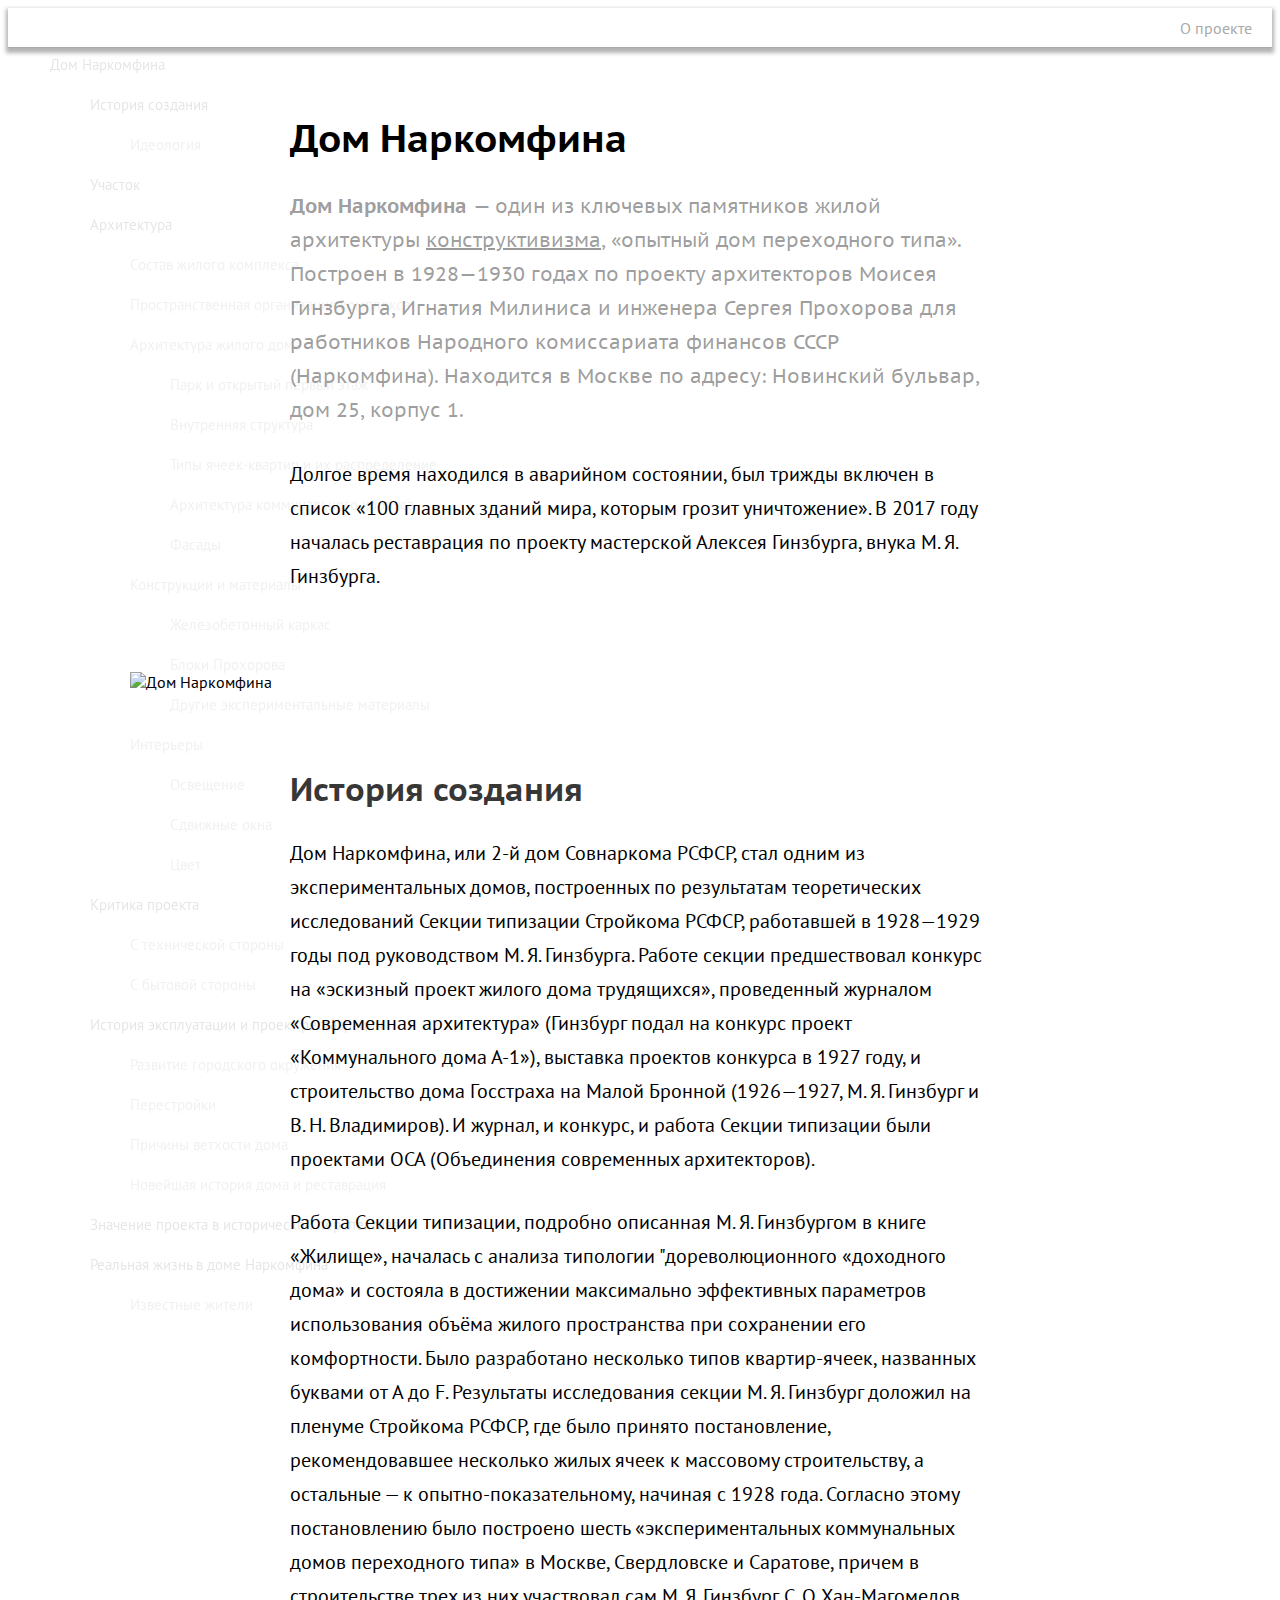
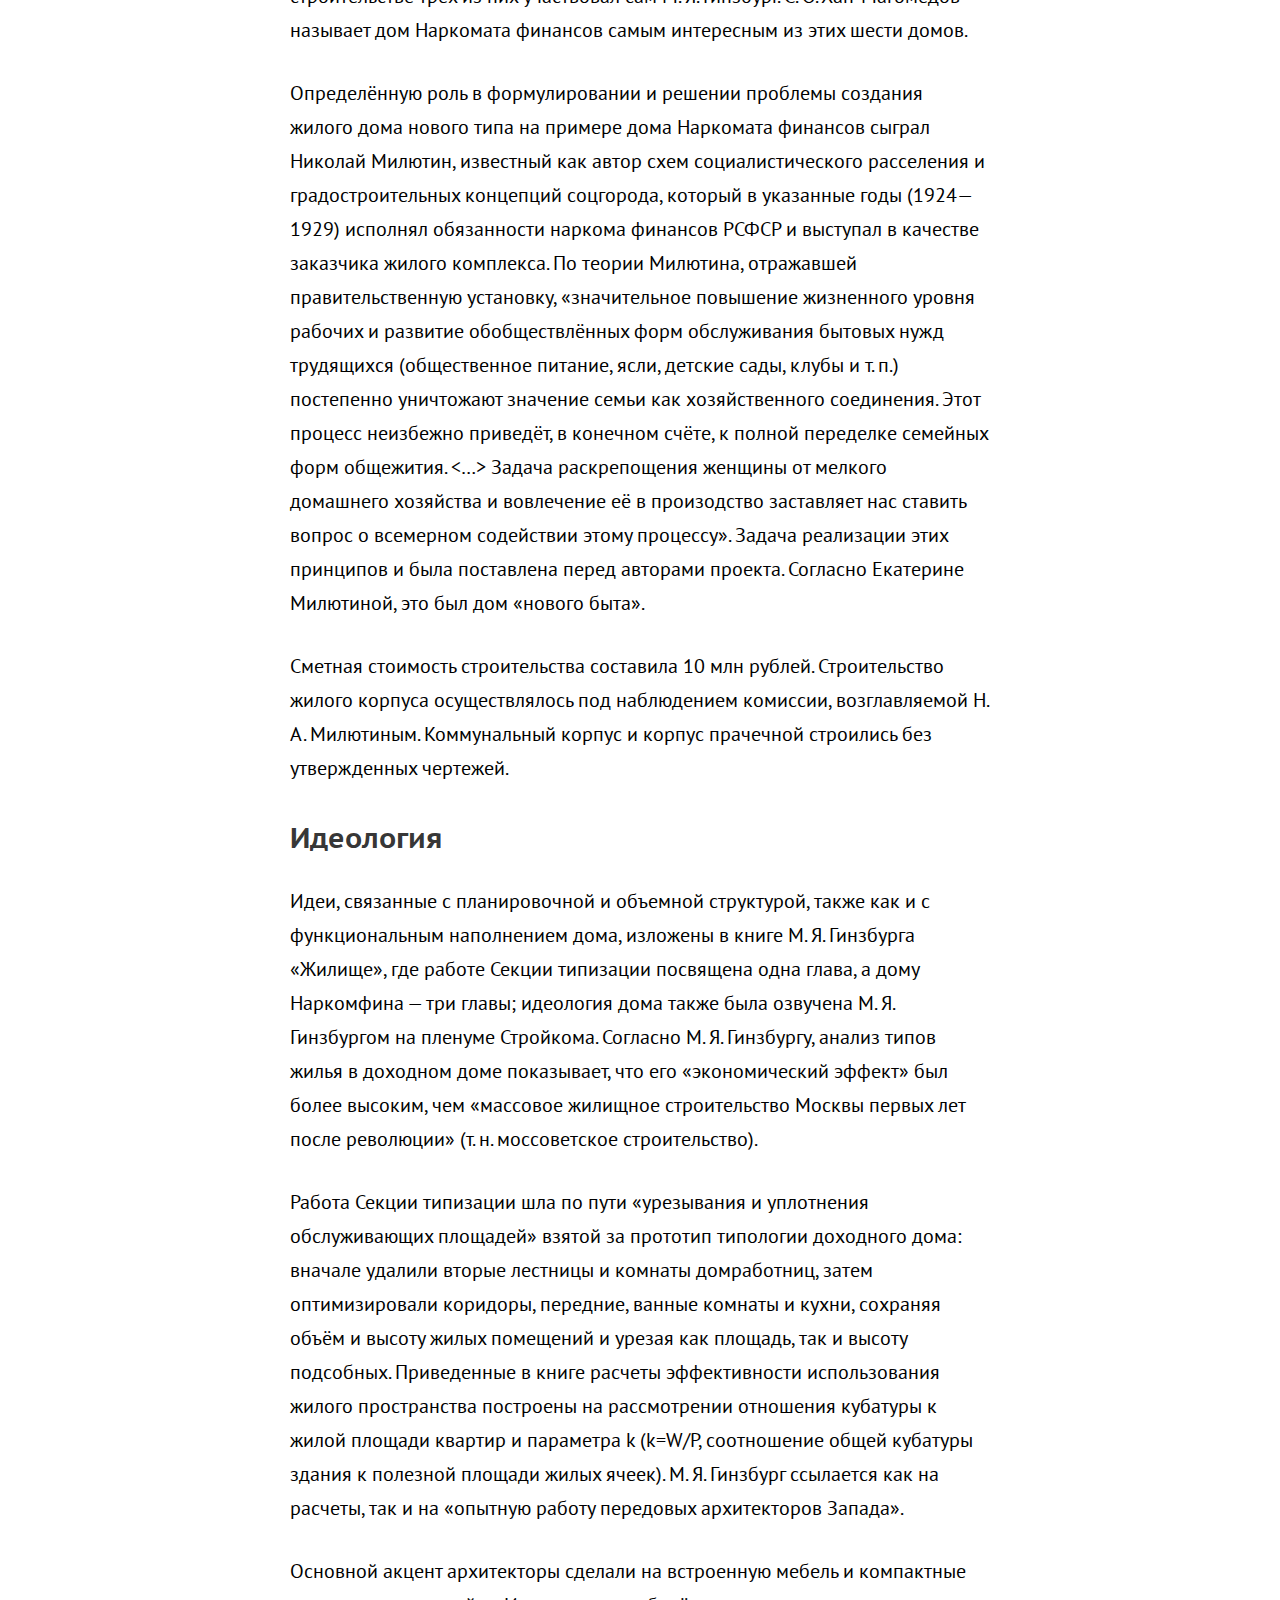
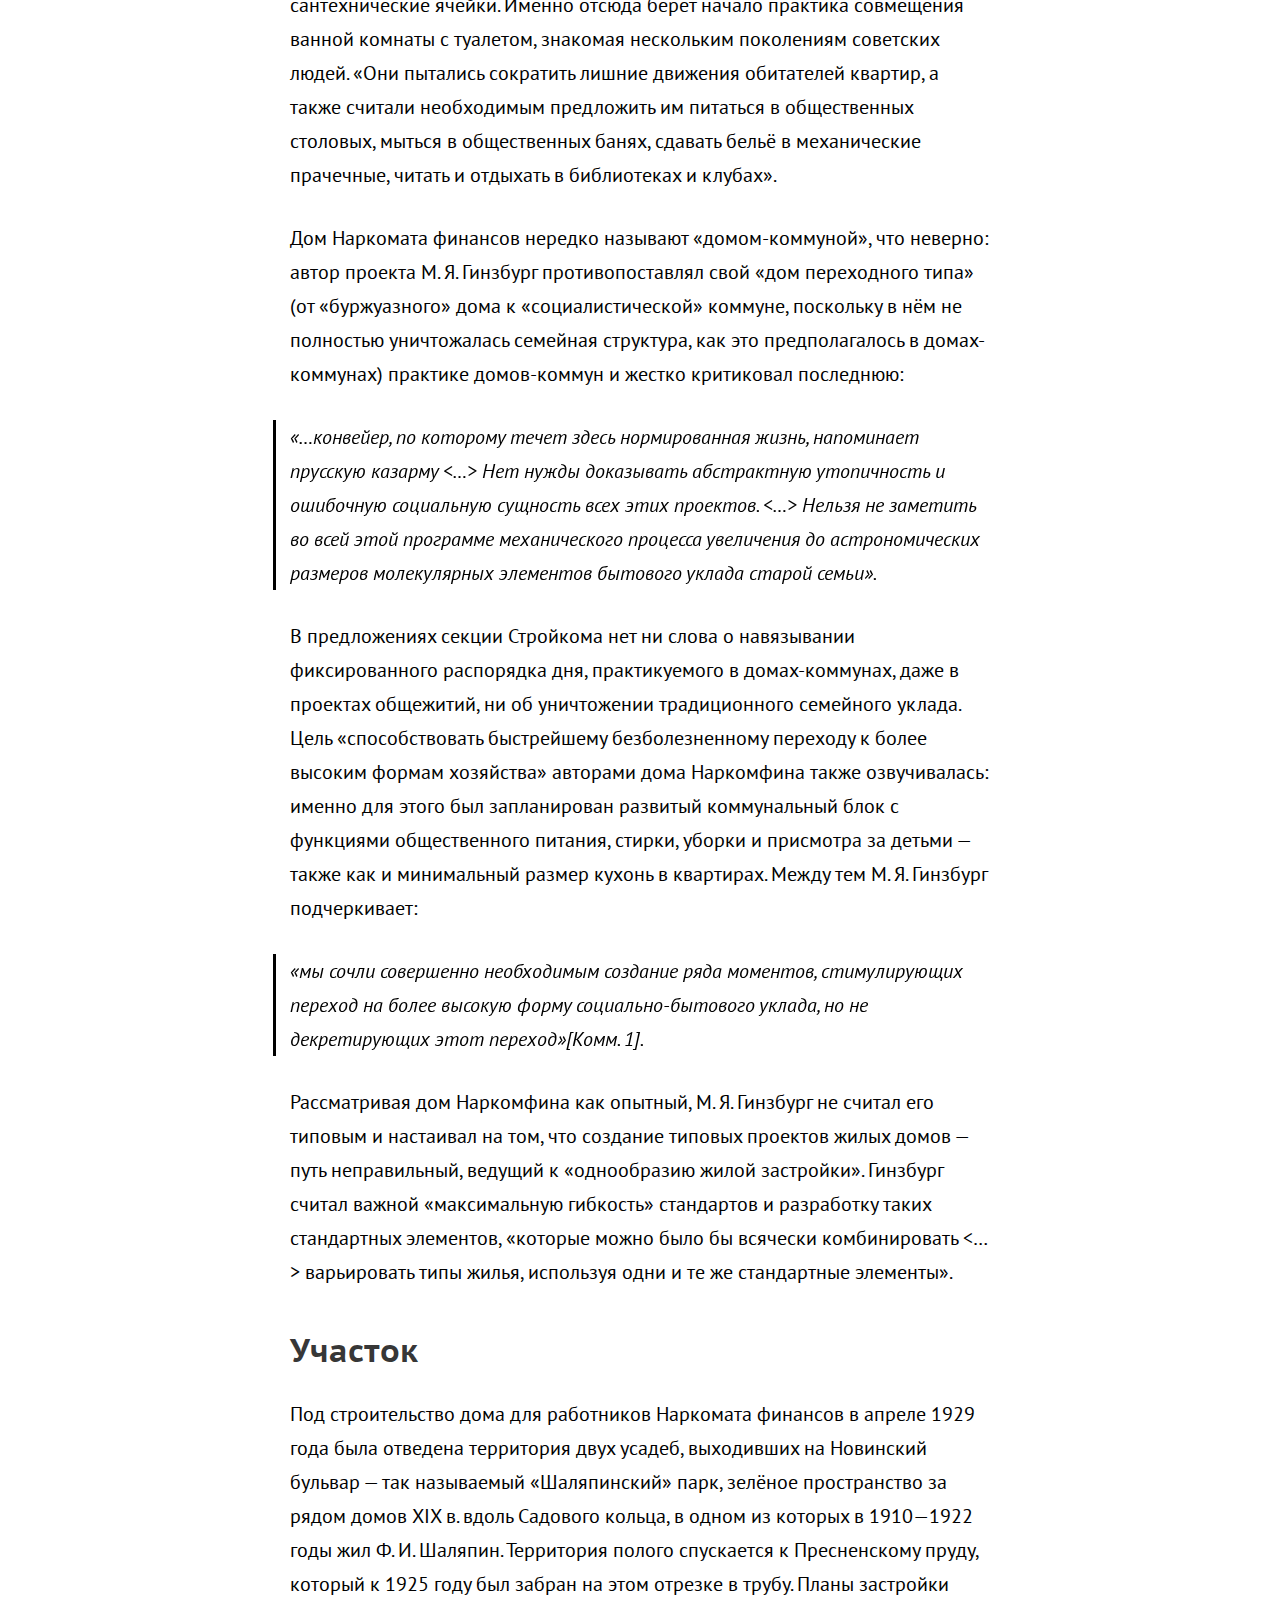
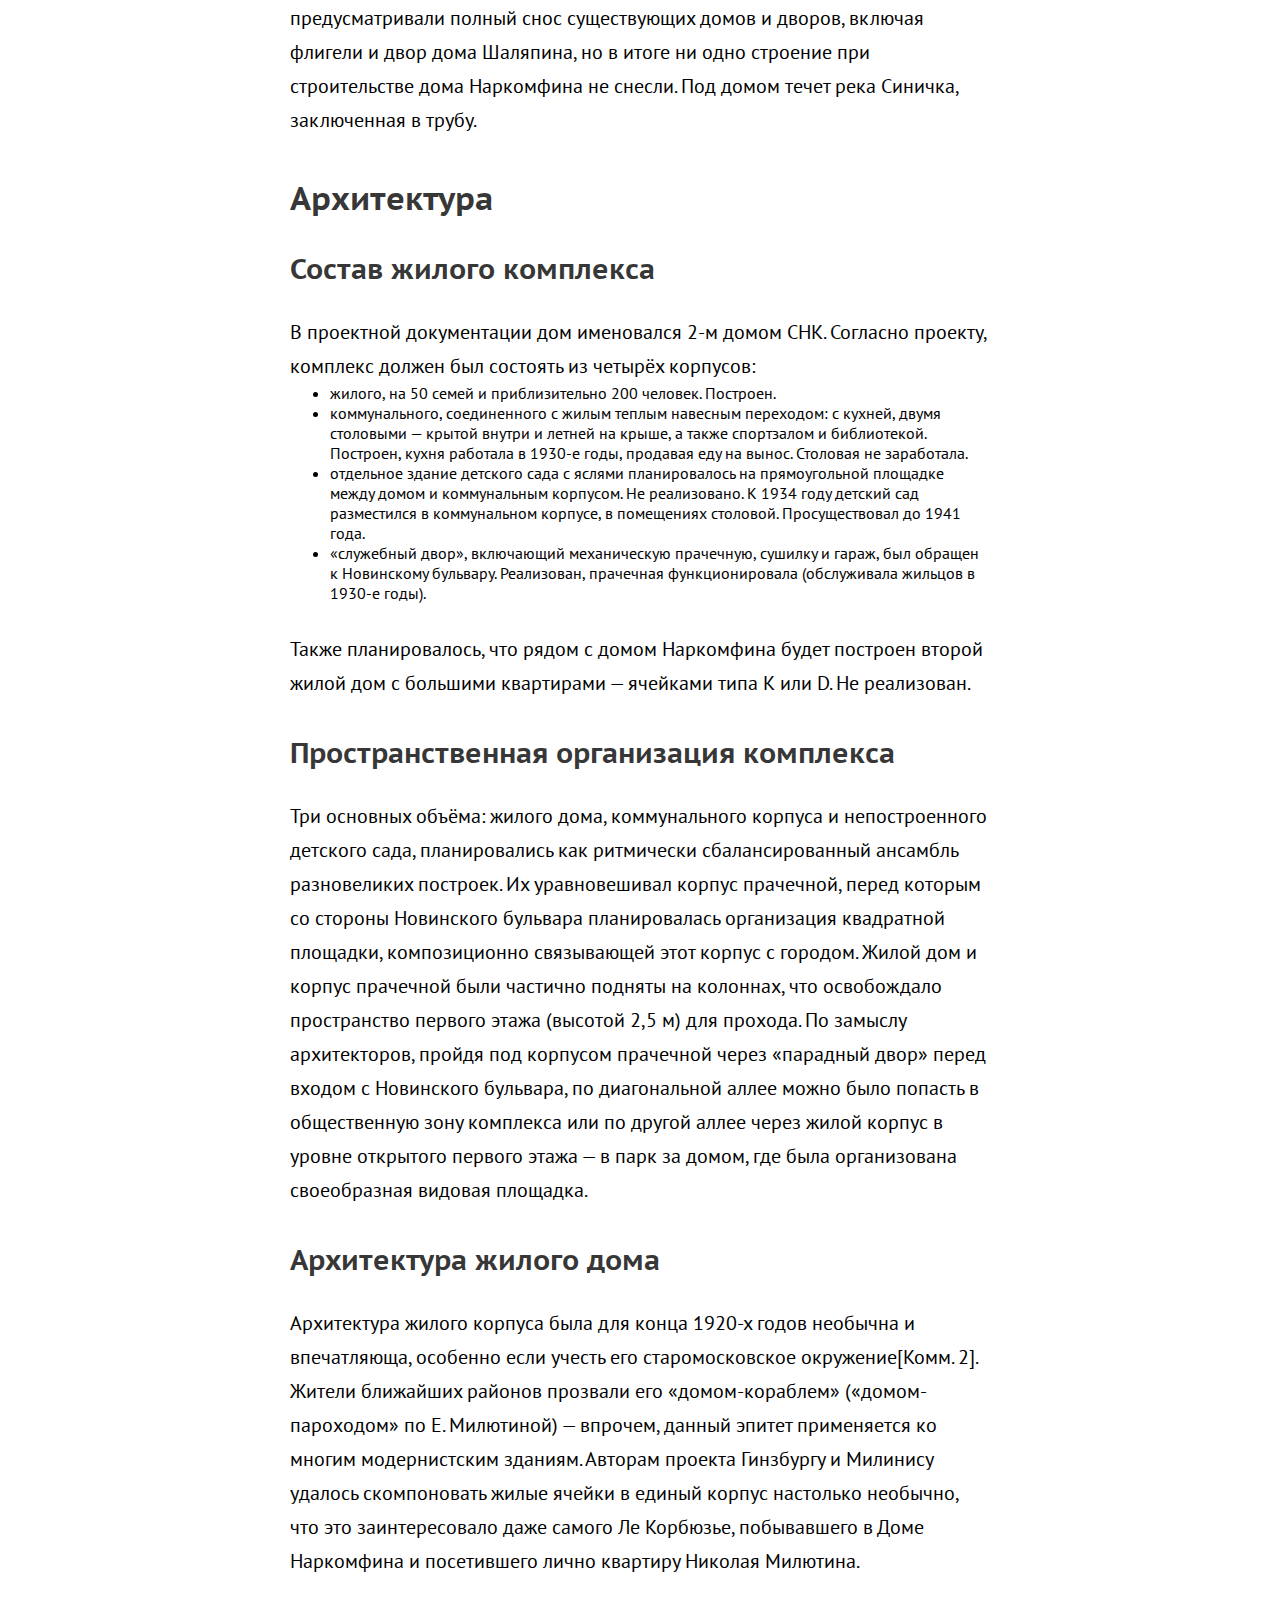
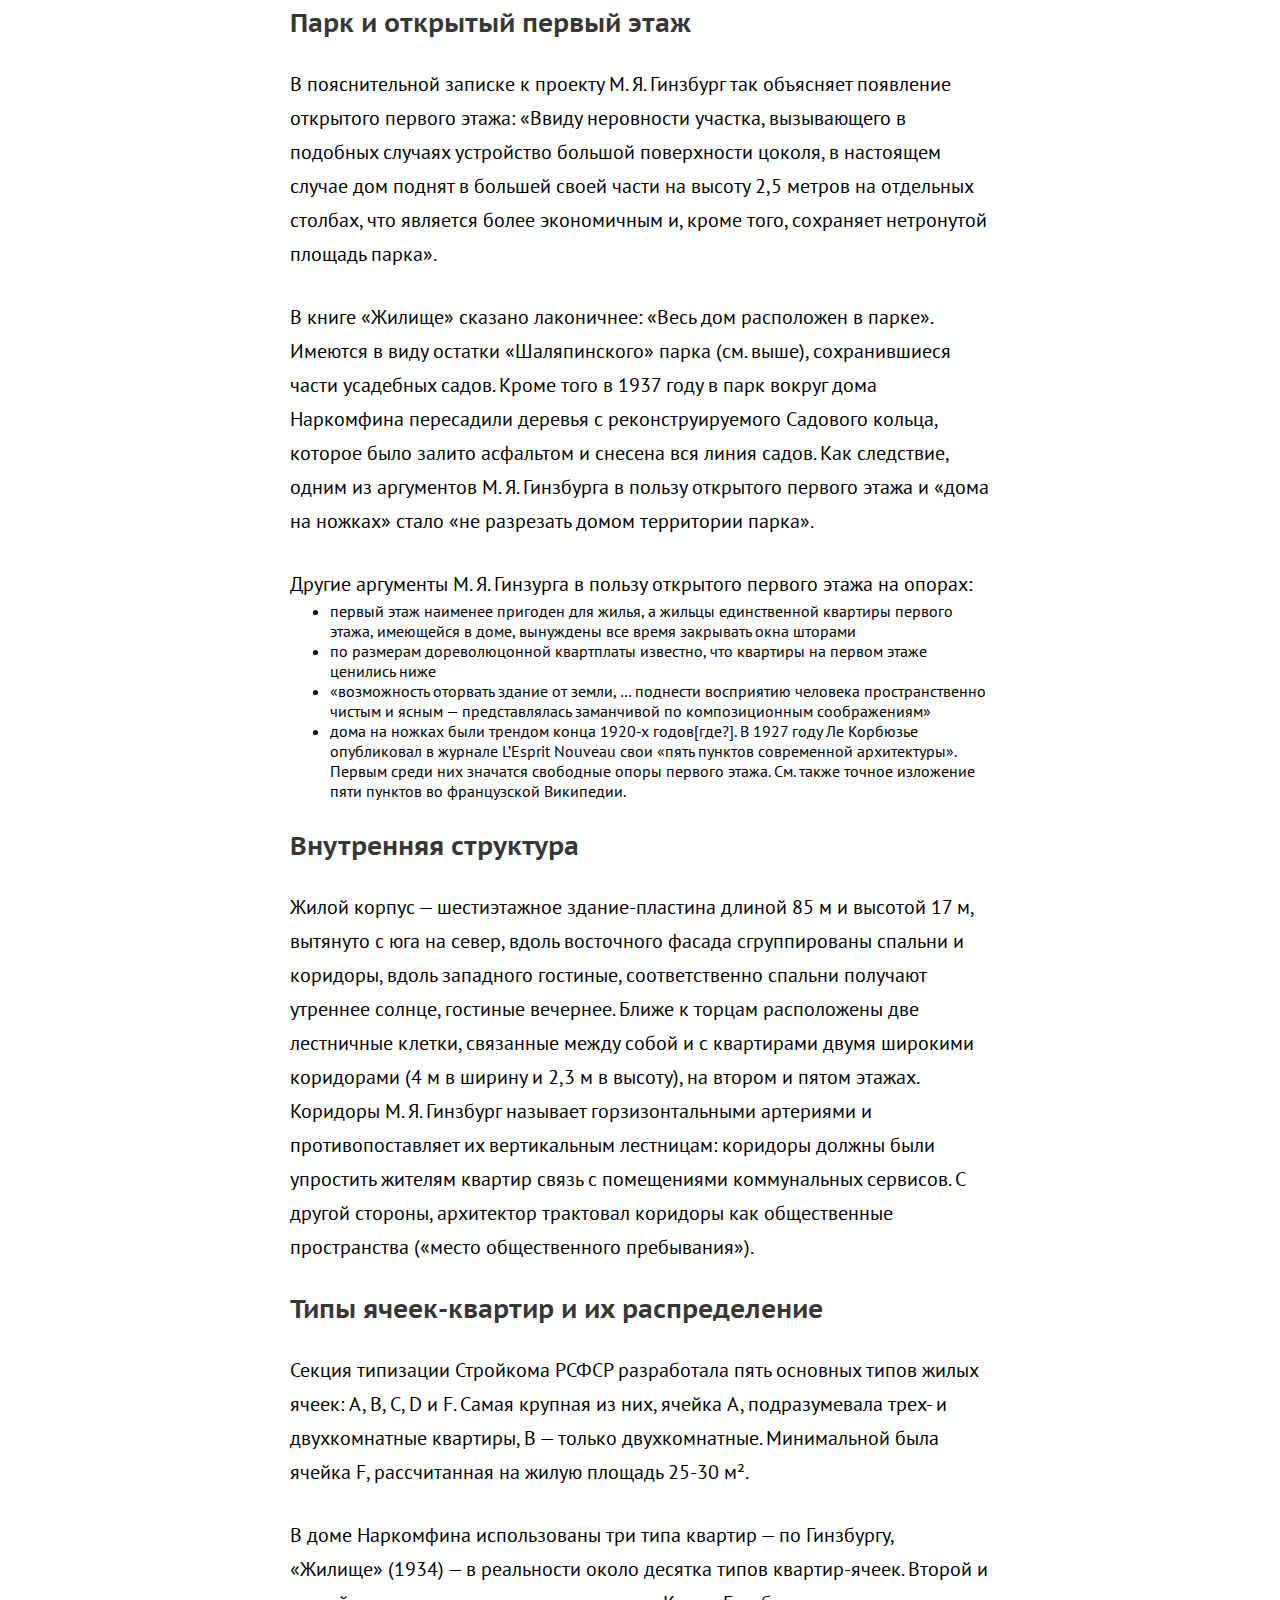
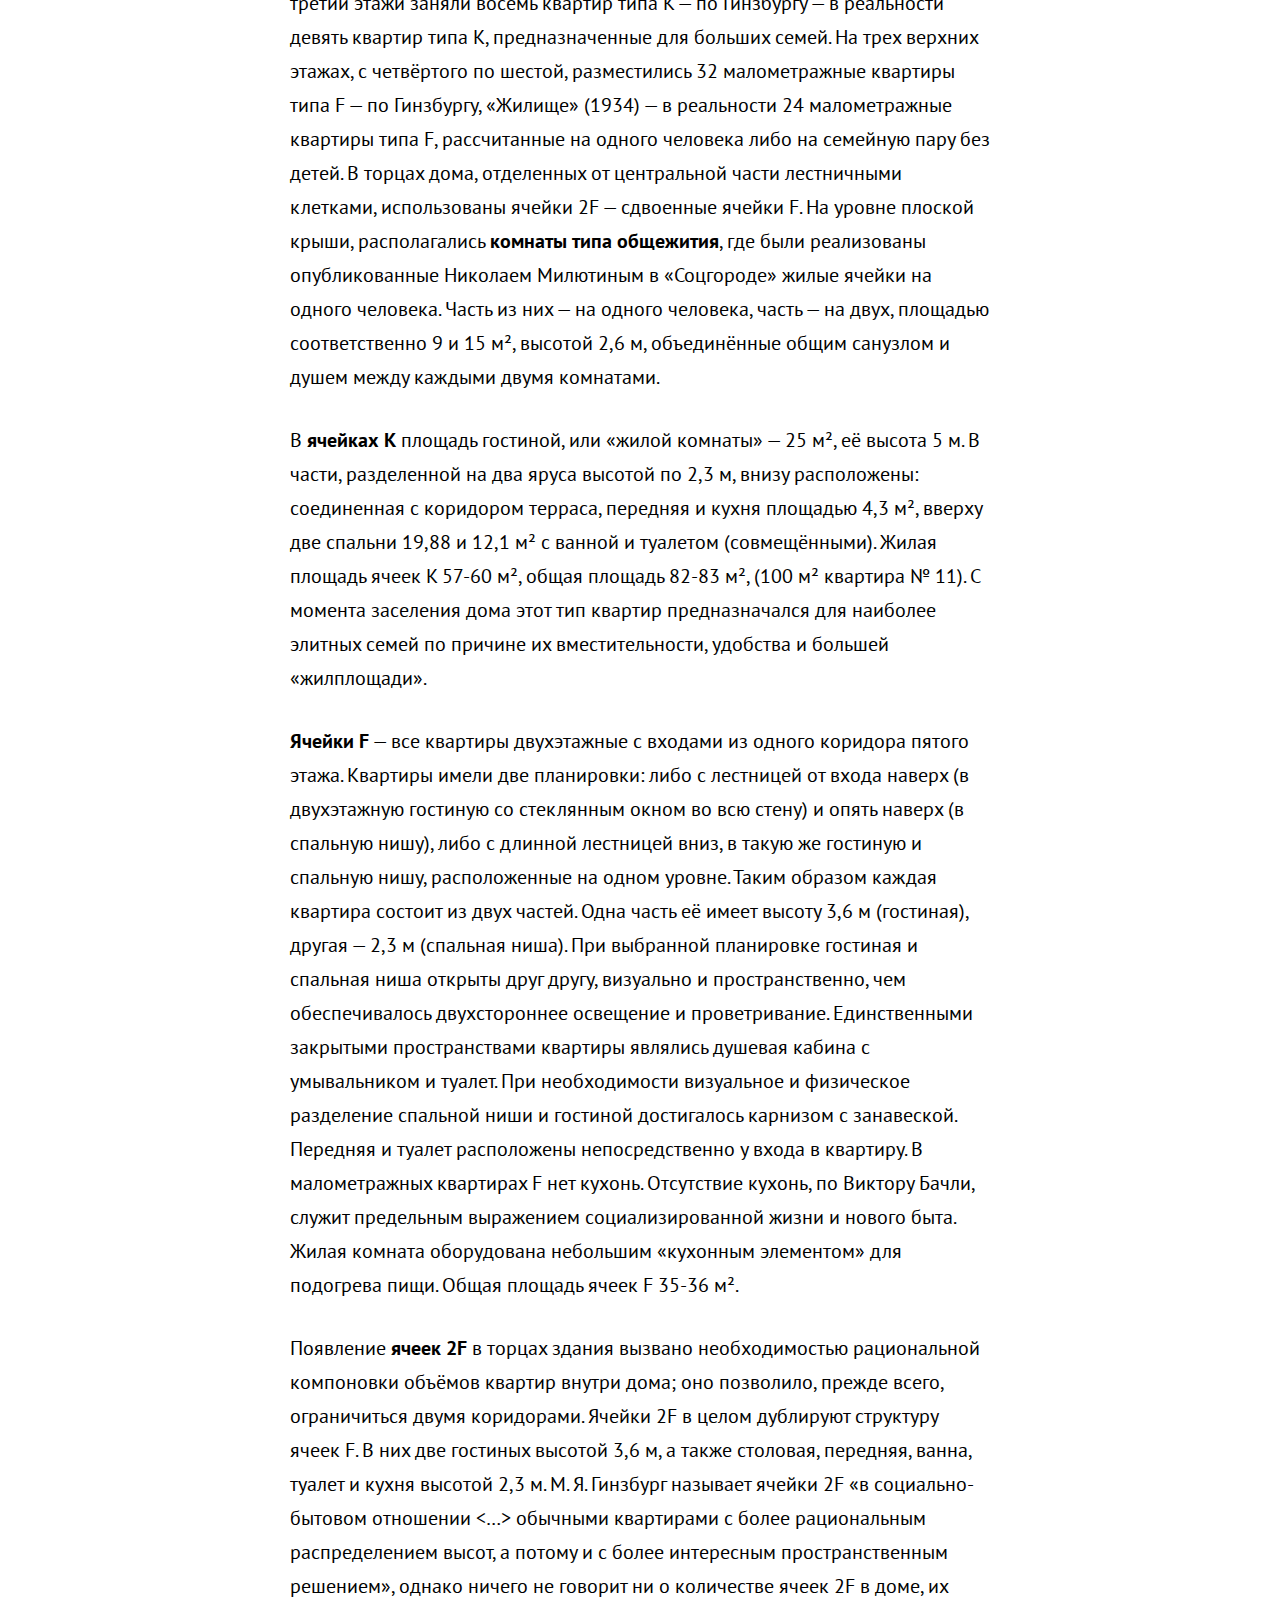
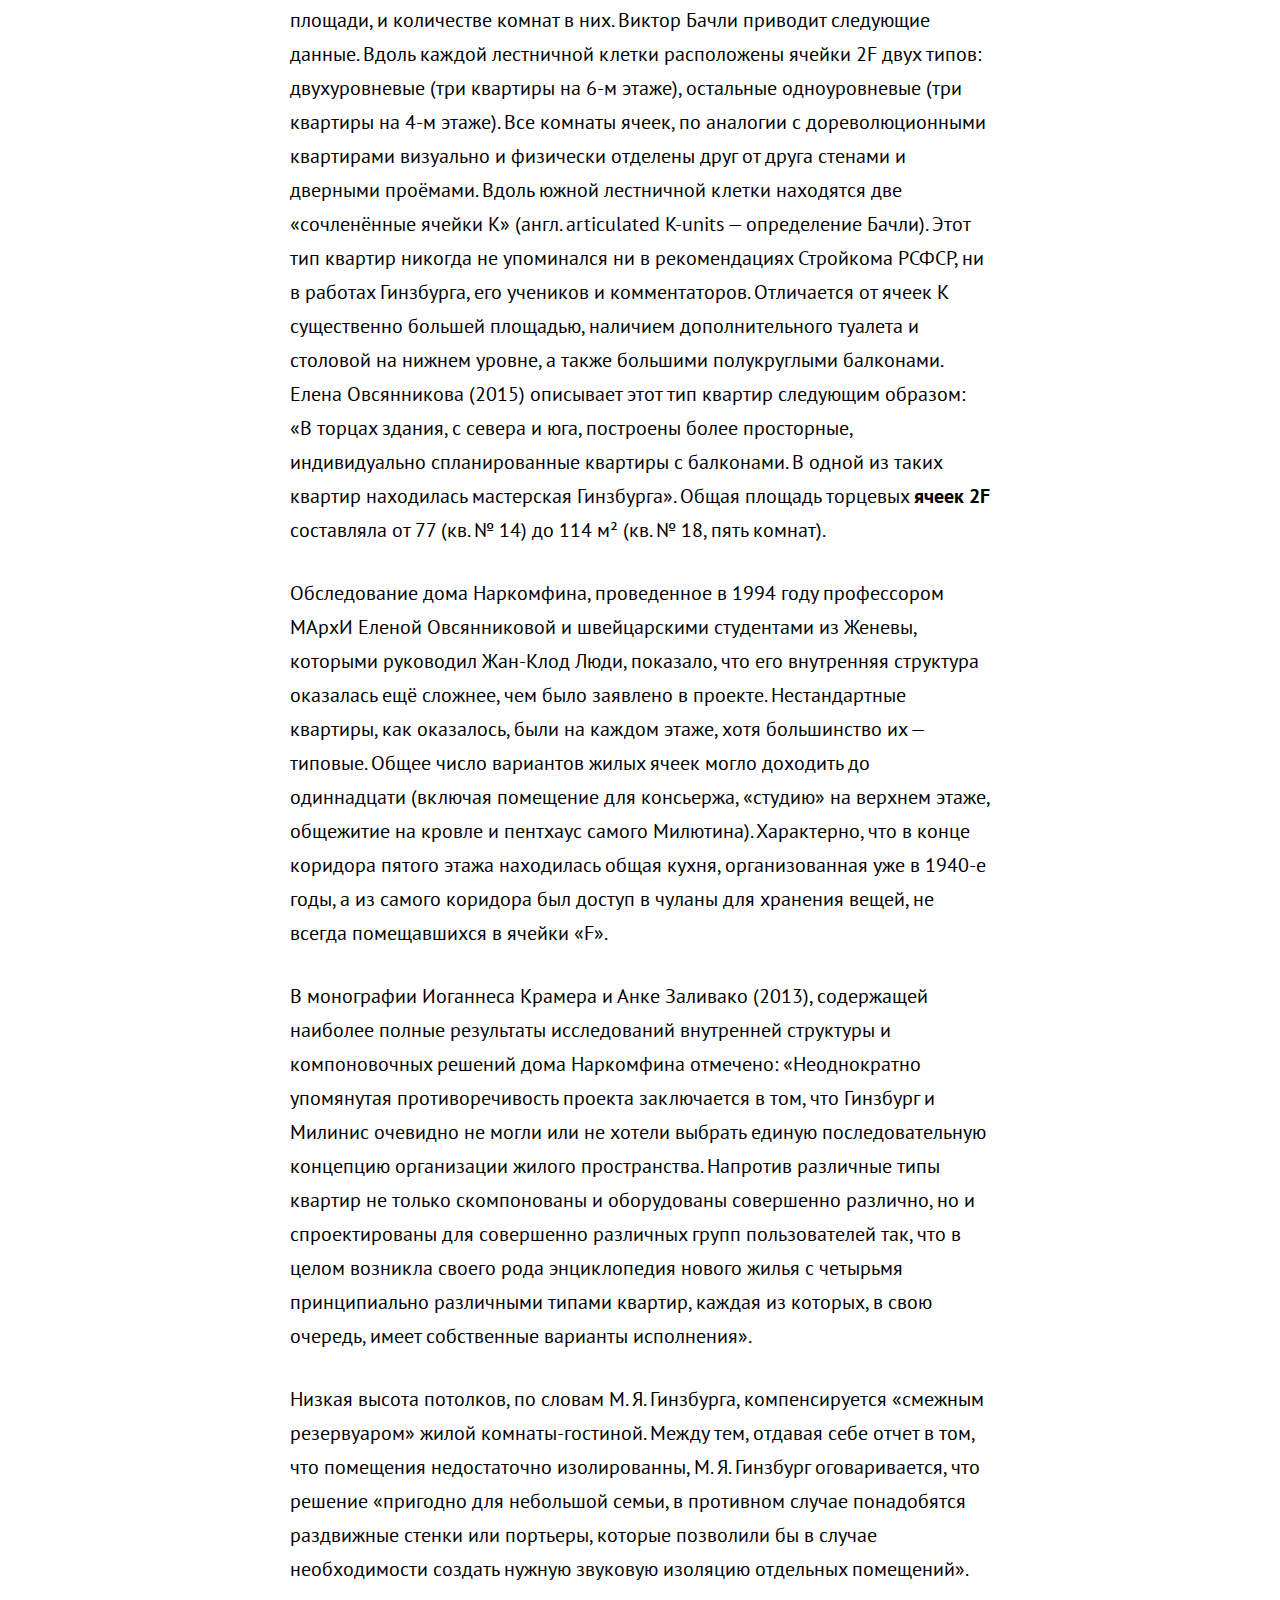
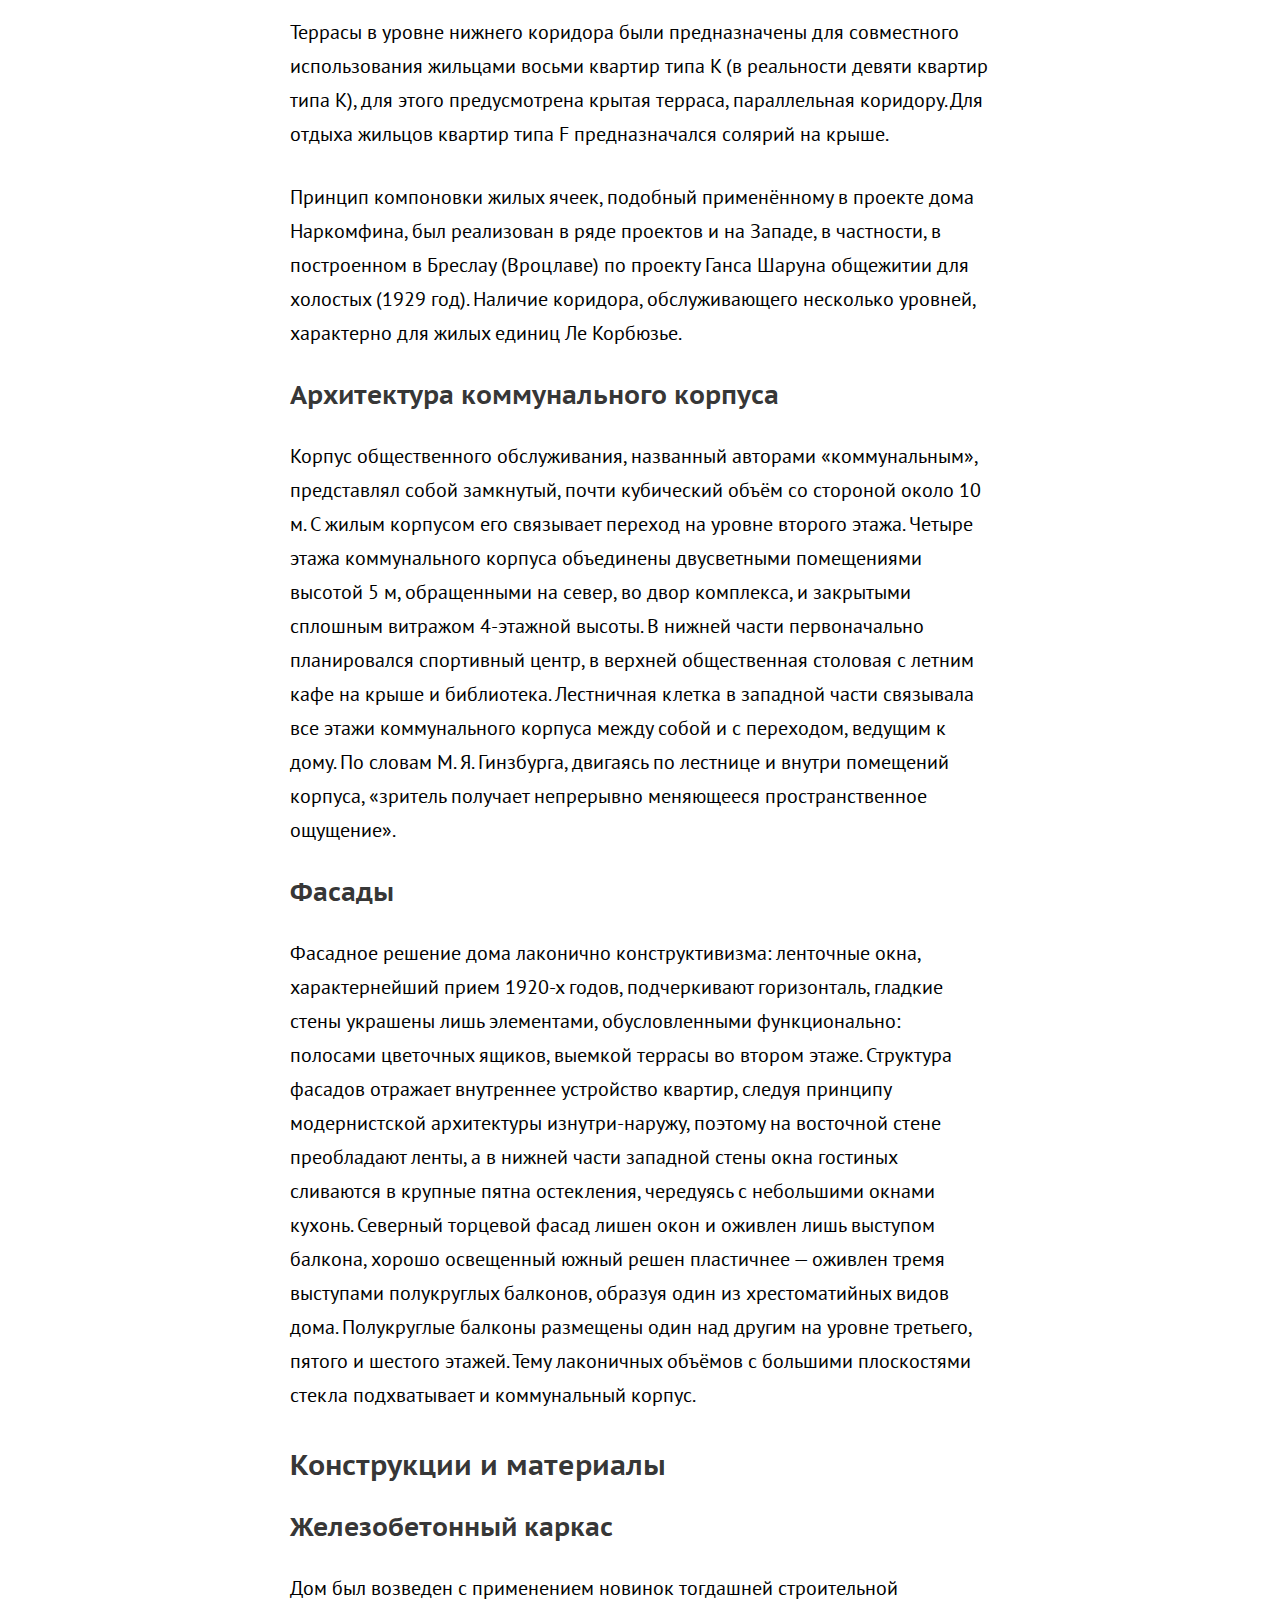
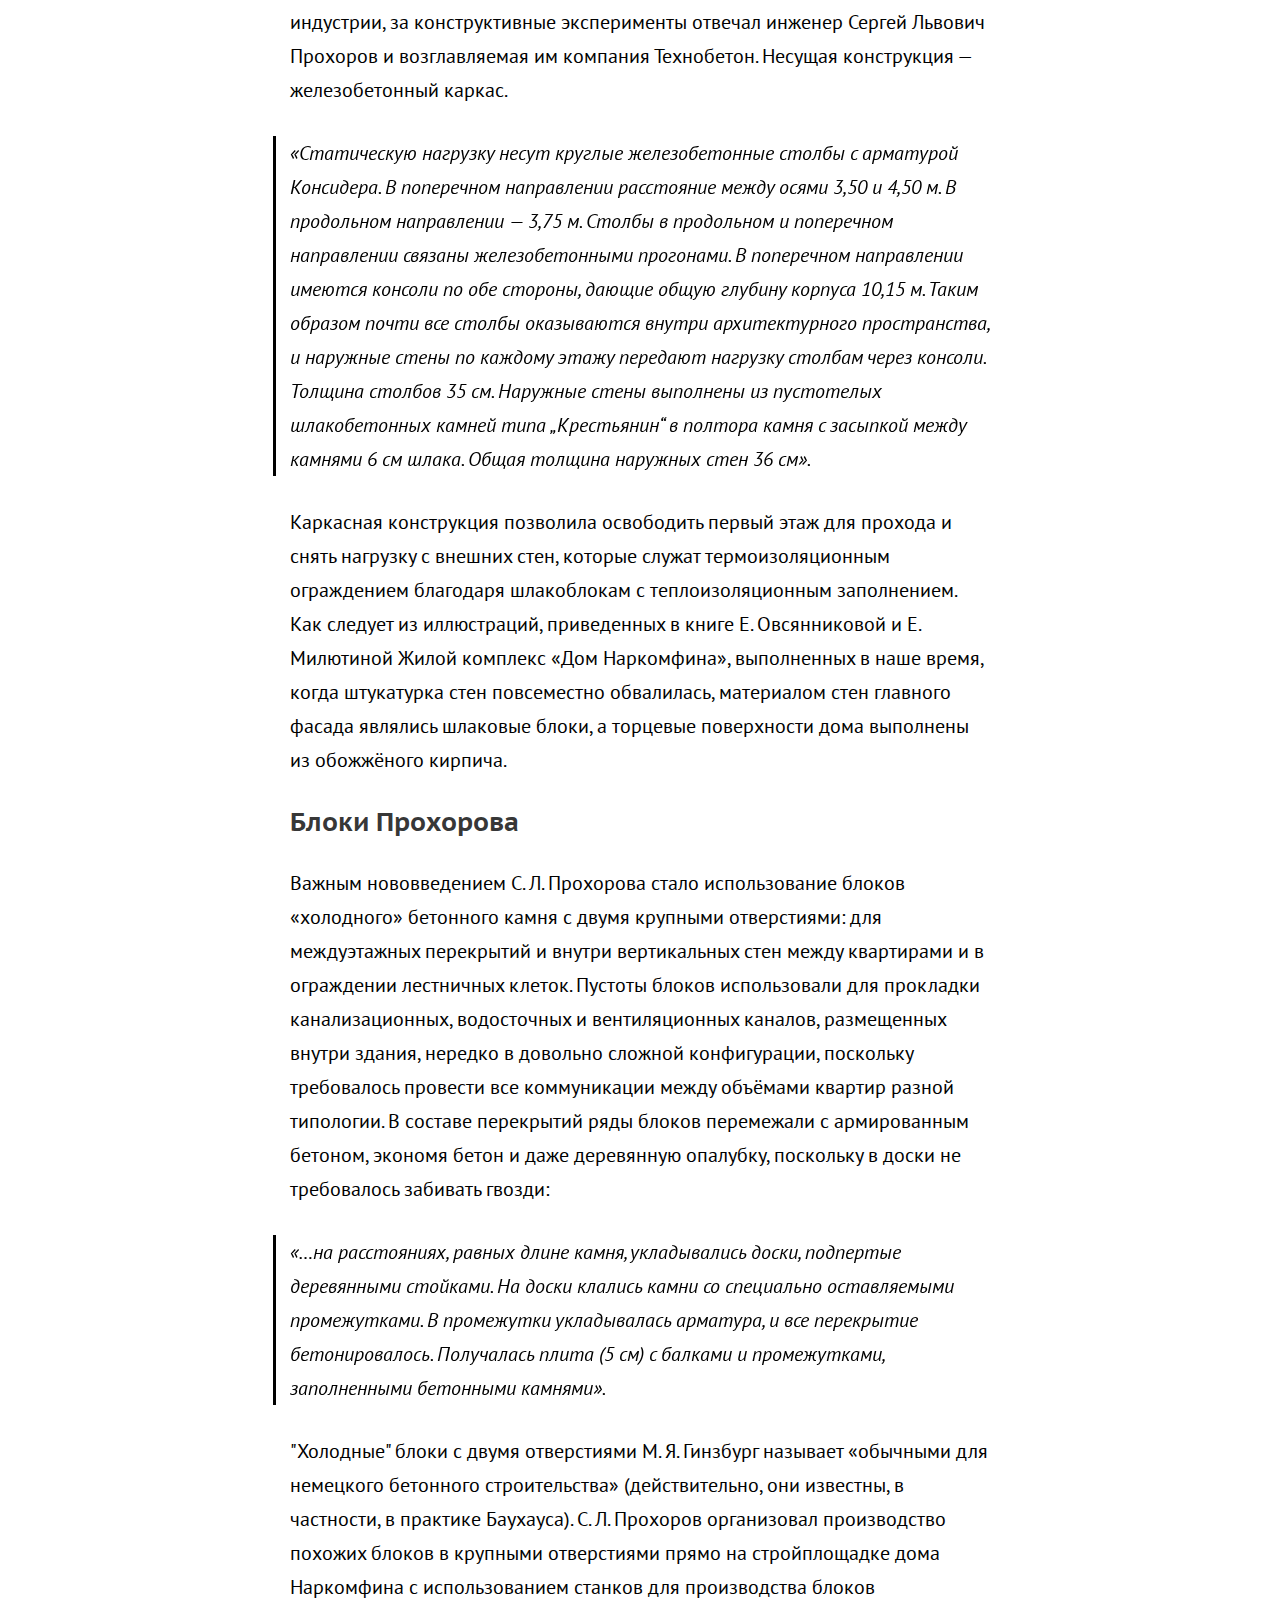
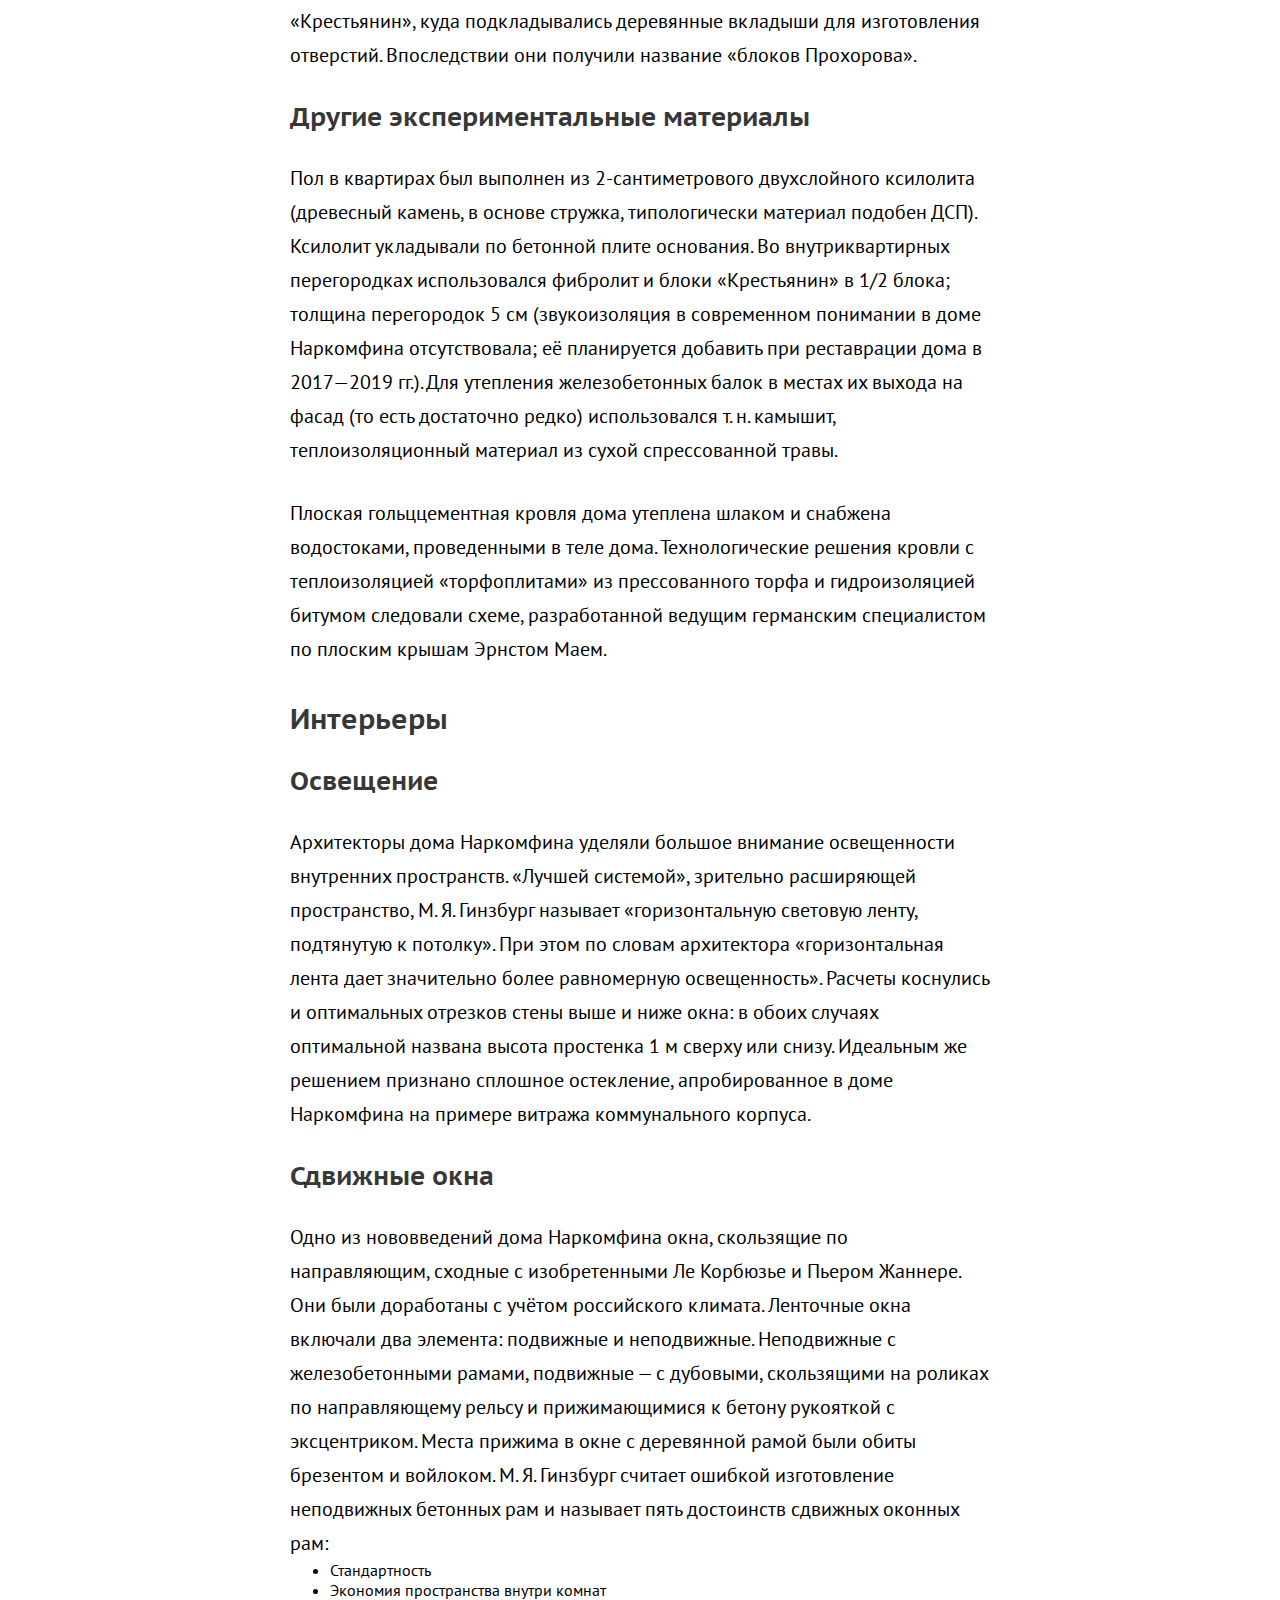
==== index.html @ a967df90 "Update index.html" ====
<!DOCTYPE html>
<html lang="en" dir="ltr">
  <head>
    <meta charset="utf-8">
    <link rel="stylesheet" href="stylesheets/style.css">
    <link href="https://fonts.googleapis.com/css2?family=PT+Sans+Caption:wght@400;700&display=swap" rel="stylesheet">
    <script src="javascripts/jquery-3.5.1.js" charset="utf-8"></script>
    <title>Статья Дом Наркомфина</title>
    <script type="text/javascript">
    $(function() {
	    $('.sidebar a').each(function() {
		    $(this).on('click', function(e) {
			    e.preventDefault();
			    var scrollTo = $(this).attr('href');
			    var whitespace = scrollTo == '#s1' ? 70 : 30;
			    $('html,body').animate({
				    scrollTop: $(scrollTo).offset().top - whitespace
			    }, 1000);
		    });
    	});
    });
    </script>
  </head>

  <body>
    <div class="menubar">
      <a href="#"><img src="images/logo.svg" alt=""></a>
      <a href="#">О проекте</a>
    </div>
    <nav class="sidebar">
      <p><a href="#s1">Дом Наркомфина</a></p>
      <ul>
        <li><a href="#s2">История создания</a></li>
            <ul>
              <li><a href="#s3">Идеология</a></li>
            </ul>
        <li><a href="#s4">Участок</a></li>
        <li><a href="#s5">Архитектура</a></li>
            <ul>
              <li><a href="#s6">Состав жилого комплекса</a></li>
              <li><a href="#s7">Пространственная организация комплекса</a></li>
              <li><a href="#s8">Архитектура жилого дома</a></li>
                  <ul>
                    <li><a href="#s9">Парк и открытый первый этаж</a></li>
                    <li><a href="#s10">Внутренняя структура</a></li>
                    <li><a href="#s11">Типы ячеек-квартир и их распределение</a></li>
                    <li><a href="#s12">Архитектура коммунального корпуса</a></li>
                    <li><a href="#s13">Фасады</a></li>
                  </ul>
              <li><a href="#s14">Конструкции и материалы</a></li>
                  <ul>
                    <li><a href="#s15">Железобетонный каркас</a></li>
                    <li><a href="#s16">Блоки Прохорова</a></li>
                    <li><a href="#s17">Другие экспериментальные материалы</a></li>
                  </ul>
              <li><a href="#s18">Интерьеры</a></li>
                  <ul>
                    <li><a href="#s19">Освещение</a></li>
                    <li><a href="#s20">Сдвижные окна</a></li>
                    <li><a href="#s21">Цвет</a></li>
                  </ul>
            </ul>
        <li><a href="#s22">Критика проекта</a></li>
            <ul>
              <li><a href="#s23">С технической стороны</a></li>
              <li><a href="#s24">С бытовой стороны</a></li>
            </ul>
        <li><a href="#s25">История эксплуатации и проект реставрации</a></li>
            <ul>
              <li><a href="#s26">Развитие городского окружения</a></li>
              <li><a href="#s27">Перестройки</a></li>
              <li><a href="#s28">Причины ветхости дома</a></li>
              <li><a href="#s29">Новейшая история дома и реставрация</a></li>
            </ul>
        <li><a href="#s30">Значение проекта в исторической перспективе</a></li>
        <li><a href="#s31">Реальная жизнь в доме Наркомфина</a></li>
            <ul>
              <li><a href="#s32">Известные жители</a></li>
            </ul>
      </ul>
    </nav>

    <article>
      <h1 id="s1">Дом Наркомфина</h1>
      <!-- <hr> -->

      <p><strong>Дом Наркомфина</strong> — один из ключевых памятников жилой архитектуры <a href="https://ru.wikipedia.org/wiki/%D0%9A%D0%BE%D0%BD%D1%81%D1%82%D1%80%D1%83%D0%BA%D1%82%D0%B8%D0%B2%D0%B8%D0%B7%D0%BC_(%D0%B8%D1%81%D0%BA%D1%83%D1%81%D1%81%D1%82%D0%B2%D0%BE)">конструктивизма</a>, «опытный дом переходного типа». Построен в 1928—1930 годах по проекту архитекторов Моисея Гинзбурга, Игнатия Милиниса и инженера Сергея Прохорова для работников Народного комиссариата финансов СССР (Наркомфина). Находится в Москве по адресу: Новинский бульвар, дом 25, корпус 1.</p>
      <p>Долгое время находился в аварийном состоянии, был трижды включен в список «100 главных зданий мира, которым грозит уничтожение». В 2017 году началась реставрация по проекту мастерской Алексея Гинзбурга, внука М. Я. Гинзбурга.</p>

      <img src="https://upload.wikimedia.org/wikipedia/commons/thumb/0/05/Dom_Narkomfin_under_renovation.jpg/450px-Dom_Narkomfin_under_renovation.jpg" alt="Дом Наркомфина">

      <!-- <p><strong>Содегжание</strong></p>
      <ol>
        <li>История создания</li>
            <ul style="list-style-type:none;">
              <li>1.1 Идеология</li>
            </ul>
        <li>Участок</li>
        <li>Архитектура</li>
            <ul style="list-style-type:none;">
              <li>3.1 Состав жилого комплекса</li>
              <li>3.2 Пространственная организация комплекса</li>
              <li>3.3 Архитектура жилого дома</li>
                  <ul style="list-style-type:none;">
                    <li>3.3.1 Парк и открытый первый этаж</li>
                    <li>3.3.2 Внутренняя структура</li>
                    <li>3.3.3 Типы ячеек-квартир и их распределение</li>
                    <li>3.3.4 Архитектура коммунального корпуса</li>
                    <li>3.3.5 Фасады</li>
                  </ul>
              <li>3.4 Конструкции и материалы</li>
                  <ul style="list-style-type:none;">
                    <li>3.4.1 Железобетонный каркас</li>
                    <li>3.4.2 Блоки Прохорова</li>
                    <li>3.4.3 Другие экспериментальные материалы</li>
                  </ul>
              <li>3.5 Интерьеры</li>
                  <ul style="list-style-type:none;">
                    <li>3.5.1 Освещение</li>
                    <li>3.5.2 Сдвижные окна</li>
                    <li>3.5.3 Цвет</li>
                  </ul>
            </ul>
        <li>Критика проекта</li>
            <ul style="list-style-type:none;">
              <li>4.1 С технической стороны</li>
              <li>4.2 С бытовой стороны</li>
            </ul>
        <li>История эксплуатации и проект реставрации</li>
            <ul style="list-style-type:none;">
              <li>5.1 Развитие городского окружения</li>
              <li>5.2 Перестройки</li>
              <li>5.3 Причины ветхости дома</li>
              <li>5.4 Новейшая история дома и реставрация</li>
            </ul>
        <li>Значение проекта в исторической перспективе</li>
        <li>Реальная жизнь в доме Наркомфина</li>
            <ul style="list-style-type:none;">
              <li>7.1 Известные жители</li>
            </ul>
        <li>См. также</li>
        <li>Примечания</li>
            <ul style="list-style-type:none;">
              <li>9.1 Сноски</li>
              <li>9.2 Источники</li>
            </ul>
        <li>Литература</li>
        <li>Ссылки</li>
      </ol> -->

          <h2 id="s2">История создания</h2>
          <!-- <hr> -->
              <p>Дом Наркомфина, или 2-й дом Совнаркома РСФСР, стал одним из экспериментальных домов, построенных по результатам теоретических исследований Секции типизации Стройкома РСФСР, работавшей в 1928—1929 годы под руководством М. Я. Гинзбурга. Работе секции предшествовал конкурс на «эскизный проект жилого дома трудящихся», проведенный журналом «Современная архитектура» (Гинзбург подал на конкурс проект «Коммунального дома А-1»), выставка проектов конкурса в 1927 году, и строительство дома Госстраха на Малой Бронной (1926—1927, М. Я. Гинзбург и В. Н. Владимиров). И журнал, и конкурс, и работа Секции типизации были проектами ОСА (Объединения современных архитекторов).</p>
              <p>Работа Секции типизации, подробно описанная М. Я. Гинзбургом в книге «Жилище», началась с анализа типологии "дореволюционного «доходного дома» и состояла в достижении максимально эффективных параметров использования объёма жилого пространства при сохранении его комфортности. Было разработано несколько типов квартир-ячеек, названных буквами от A до F. Результаты исследования секции М. Я. Гинзбург доложил на пленуме Стройкома РСФСР, где было принято постановление, рекомендовавшее несколько жилых ячеек к массовому строительству, а остальные — к опытно-показательному, начиная с 1928 года. Согласно этому постановлению было построено шесть «экспериментальных коммунальных домов переходного типа» в Москве, Свердловске и Саратове, причем в строительстве трех из них участвовал сам М. Я. Гинзбург. С. О. Хан-Магомедов называет дом Наркомата финансов самым интересным из этих шести домов.</p>
              <p>Определённую роль в формулировании и решении проблемы создания жилого дома нового типа на примере дома Наркомата финансов сыграл Николай Милютин, известный как автор схем социалистического расселения и градостроительных концепций соцгорода, который в указанные годы (1924—1929) исполнял обязанности наркома финансов РСФСР и выступал в качестве заказчика жилого комплекса. По теории Милютина, отражавшей правительственную установку, «значительное повышение жизненного уровня рабочих и развитие обобществлённых форм обслуживания бытовых нужд трудящихся (общественное питание, ясли, детские сады, клубы и т. п.) постепенно уничтожают значение семьи как хозяйственного соединения. Этот процесс неизбежно приведёт, в конечном счёте, к полной переделке семейных форм общежития. <…> Задача раскрепощения женщины от мелкого домашнего хозяйства и вовлечение её в произодство заставляет нас ставить вопрос о всемерном содействии этому процессу». Задача реализации этих принципов и была поставлена перед авторами проекта. Согласно Екатерине Милютиной, это был дом «нового быта».</p>
              <p>Сметная стоимость строительства составила 10 млн рублей. Строительство жилого корпуса осуществлялось под наблюдением комиссии, возглавляемой Н. А. Милютиным. Коммунальный корпус и корпус прачечной строились без утвержденных чертежей.</p>

              <h3 id="s3">Идеология</h3>
                  <p>Идеи, связанные с планировочной и объемной структурой, также как и с функциональным наполнением дома, изложены в книге М. Я. Гинзбурга «Жилище», где работе Секции типизации посвящена одна глава, а дому Наркомфина — три главы; идеология дома также была озвучена М. Я. Гинзбургом на пленуме Стройкома. Согласно М. Я. Гинзбургу, анализ типов жилья в доходном доме показывает, что его «экономический эффект» был более высоким, чем «массовое жилищное строительство Москвы первых лет после революции» (т. н. моссоветское строительство).</p>
                  <p>Работа Секции типизации шла по пути «урезывания и уплотнения обслуживающих площадей» взятой за прототип типологии доходного дома: вначале удалили вторые лестницы и комнаты домработниц, затем оптимизировали коридоры, передние, ванные комнаты и кухни, сохраняя объём и высоту жилых помещений и урезая как площадь, так и высоту подсобных. Приведенные в книге расчеты эффективности использования жилого пространства построены на рассмотрении отношения кубатуры к жилой площади квартир и параметра k (k=W/P, соотношение общей кубатуры здания к полезной площади жилых ячеек). М. Я. Гинзбург ссылается как на расчеты, так и на «опытную работу передовых архитекторов Запада».</p>
                  <p>Основной акцент архитекторы сделали на встроенную мебель и компактные сантехнические ячейки. Именно отсюда берёт начало практика совмещения ванной комнаты с туалетом, знакомая нескольким поколениям советских людей. «Они пытались сократить лишние движения обитателей квартир, а также считали необходимым предложить им питаться в общественных столовых, мыться в общественных банях, сдавать бельё в механические прачечные, читать и отдыхать в библиотеках и клубах».</p>
                  <p>Дом Наркомата финансов нередко называют «домом-коммуной», что неверно: автор проекта М. Я. Гинзбург противопоставлял свой «дом переходного типа» (от «буржуазного» дома к «социалистической» коммуне, поскольку в нём не полностью уничтожалась семейная структура, как это предполагалось в домах-коммунах) практике домов-коммун и жестко критиковал последнюю:</p>
                  <blockquote>
                    <em>«…конвейер, по которому течет здесь нормированная жизнь, напоминает прусскую казарму <…> Нет нужды доказывать абстрактную утопичность и ошибочную социальную сущность всех этих проектов. <…> Нельзя не заметить во всей этой программе механического процесса увеличения до астрономических размеров молекулярных элементов бытового уклада старой семьи».</em>
                  </blockquote>
                  <p>В предложениях секции Стройкома нет ни слова о навязывании фиксированного распорядка дня, практикуемого в домах-коммунах, даже в проектах общежитий, ни об уничтожении традиционного семейного уклада. Цель «способствовать быстрейшему безболезненному переходу к более высоким формам хозяйства» авторами дома Наркомфина также озвучивалась: именно для этого был запланирован развитый коммунальный блок с функциями общественного питания, стирки, уборки и присмотра за детьми — также как и минимальный размер кухонь в квартирах. Между тем М. Я. Гинзбург подчеркивает:</p>
                  <blockquote>
                    <em>«мы сочли совершенно необходимым создание ряда моментов, стимулирующих переход на более высокую форму социально-бытового уклада, но не декретирующих этот переход»[Комм. 1].</em>
                  </blockquote>
                  <p>Рассматривая дом Наркомфина как опытный, М. Я. Гинзбург не считал его типовым и настаивал на том, что создание типовых проектов жилых домов — путь неправильный, ведущий к «однообразию жилой застройки». Гинзбург считал важной «максимальную гибкость» стандартов и разработку таких стандартных элементов, «которые можно было бы всячески комбинировать <…> варьировать типы жилья, используя одни и те же стандартные элементы».</p>

          <h2 id="s4">Участок</h2>
          <!-- <hr> -->
              <p>Под строительство дома для работников Наркомата финансов в апреле 1929 года была отведена территория двух усадеб, выходивших на Новинский бульвар — так называемый «Шаляпинский» парк, зелёное пространство за рядом домов XIX в. вдоль Садового кольца, в одном из которых в 1910—1922 годы жил Ф. И. Шаляпин. Территория полого спускается к Пресненскому пруду, который к 1925 году был забран на этом отрезке в трубу. Планы застройки предусматривали полный снос существующих домов и дворов, включая флигели и двор дома Шаляпина, но в итоге ни одно строение при строительстве дома Наркомфина не снесли. Под домом течет река Синичка, заключенная в трубу.</p>

          <h2 id="s5">Архитектура</h2>
          <!-- <hr> -->

              <h3 id="s6">Состав жилого комплекса</h3>
                  <p>В проектной документации дом именовался 2-м домом СНК. Согласно проекту, комплекс должен был состоять из четырёх корпусов:</p>

                  <ol>
                    <li>жилого, на 50 семей и приблизительно 200 человек. Построен.</li>
                    <li>коммунального, соединенного с жилым теплым навесным переходом: с кухней, двумя столовыми — крытой внутри и летней на крыше, а также спортзалом и библиотекой. Построен, кухня работала в 1930-е годы, продавая еду на вынос. Столовая не заработала.</li>
                    <li>отдельное здание детского сада с яслями планировалось на прямоугольной площадке между домом и коммунальным корпусом. Не реализовано. К 1934 году детский сад разместился в коммунальном корпусе, в помещениях столовой. Просуществовал до 1941 года.</li>
                    <li>«служебный двор», включающий механическую прачечную, сушилку и гараж, был обращен к Новинскому бульвару. Реализован, прачечная функционировала (обслуживала жильцов в 1930-е годы).</li>
                  </ol>

                  <p>Также планировалось, что рядом с домом Наркомфина будет построен второй жилой дом с большими квартирами — ячейками типа К или D. Не реализован.</p>

              <h3 id="s7">Пространственная организация комплекса</h3>
                  <p>Три основных объёма: жилого дома, коммунального корпуса и непостроенного детского сада, планировались как ритмически сбалансированный ансамбль разновеликих построек. Их уравновешивал корпус прачечной, перед которым со стороны Новинского бульвара планировалась организация квадратной площадки, композиционно связывающей этот корпус с городом. Жилой дом и корпус прачечной были частично подняты на колоннах, что освобождало пространство первого этажа (высотой 2,5 м) для прохода. По замыслу архитекторов, пройдя под корпусом прачечной через «парадный двор» перед входом с Новинского бульвара, по диагональной аллее можно было попасть в общественную зону комплекса или по другой аллее через жилой корпус в уровне открытого первого этажа — в парк за домом, где была организована своеобразная видовая площадка.</p>

              <h3 id="s8">Архитектура жилого дома</h3>
                  <p>Архитектура жилого корпуса была для конца 1920-х годов необычна и впечатляюща, особенно если учесть его старомосковское окружение[Комм. 2]. Жители ближайших районов прозвали его «домом-кораблем» («домом-пароходом» по Е. Милютиной) — впрочем, данный эпитет применяется ко многим модернистским зданиям. Авторам проекта Гинзбургу и Милинису удалось скомпоновать жилые ячейки в единый корпус настолько необычно, что это заинтересовало даже самого Ле Корбюзье, побывавшего в Доме Наркомфина и посетившего лично квартиру Николая Милютина.</p>

                  <h4 id="s9">Парк и открытый первый этаж</h4>
                      <p>В пояснительной записке к проекту М. Я. Гинзбург так объясняет появление открытого первого этажа: «Ввиду неровности участка, вызывающего в подобных случаях устройство большой поверхности цоколя, в настоящем случае дом поднят в большей своей части на высоту 2,5 метров на отдельных столбах, что является более экономичным и, кроме того, сохраняет нетронутой площадь парка».</p>
                      <p>В книге «Жилище» сказано лаконичнее: «Весь дом расположен в парке». Имеются в виду остатки «Шаляпинского» парка (см. выше), сохранившиеся части усадебных садов. Кроме того в 1937 году в парк вокруг дома Наркомфина пересадили деревья с реконструируемого Садового кольца, которое было залито асфальтом и снесена вся линия садов. Как следствие, одним из аргументов М. Я. Гинзбурга в пользу открытого первого этажа и «дома на ножках» стало «не разрезать домом территории парка».</p>
                      <p>Другие аргументы М. Я. Гинзурга в пользу открытого первого этажа на опорах:</p>
                      <ol>
                        <li>первый этаж наименее пригоден для жилья, а жильцы единственной квартиры первого этажа, имеющейся в доме, вынуждены все время закрывать окна шторами</li>
                        <li>по размерам дореволюцонной квартплаты известно, что квартиры на первом этаже ценились ниже</li>
                        <li>«возможность оторвать здание от земли, … поднести восприятию человека пространственно чистым и ясным — представлялась заманчивой по композиционным соображениям»</li>
                        <li>дома на ножках были трендом конца 1920-х годов[где?]. В 1927 году Ле Корбюзье опубликовал в журнале L’Esprit Nouveau свои «пять пунктов современной архитектуры». Первым среди них значатся свободные опоры первого этажа. См. также точное изложение пяти пунктов во французской Википедии.</li>
                      </ol>

                  <h4 id="s10">Внутренняя структура</h4>
                      <p>Жилой корпус — шестиэтажное здание-пластина длиной 85 м и высотой 17 м, вытянуто с юга на север, вдоль восточного фасада сгруппированы спальни и коридоры, вдоль западного гостиные, соответственно спальни получают утреннее солнце, гостиные вечернее. Ближе к торцам расположены две лестничные клетки, связанные между собой и с квартирами двумя широкими коридорами (4 м в ширину и 2,3 м в высоту), на втором и пятом этажах. Коридоры М. Я. Гинзбург называет горзизонтальными артериями и противопоставляет их вертикальным лестницам: коридоры должны были упростить жителям квартир связь с помещениями коммунальных сервисов. С другой стороны, архитектор трактовал коридоры как общественные пространства («место общественного пребывания»).</p>

                  <h4 id="s11">Типы ячеек-квартир и их распределение</h4>
                      <p>Секция типизации Стройкома РСФСР разработала пять основных типов жилых ячеек: A, B, C, D и F. Самая крупная из них, ячейка A, подразумевала трех- и двухкомнатные квартиры, B — только двухкомнатные. Минимальной была ячейка F, рассчитанная на жилую площадь 25-30 м².</p>
                      <p>В доме Наркомфина использованы три типа квартир — по Гинзбургу, «Жилище» (1934) — в реальности около десятка типов квартир-ячеек. Второй и третий этажи заняли восемь квартир типа K — по Гинзбургу — в реальности девять квартир типа K, предназначенные для больших семей. На трех верхних этажах, с четвёртого по шестой, разместились 32 малометражные квартиры типа F — по Гинзбургу, «Жилище» (1934) — в реальности 24 малометражные квартиры типа F, рассчитанные на одного человека либо на семейную пару без детей. В торцах дома, отделенных от центральной части лестничными клетками, использованы ячейки 2F — сдвоенные ячейки F. На уровне плоской крыши, располагались <strong>комнаты типа общежития</strong>, где были реализованы опубликованные Николаем Милютиным в «Соцгороде» жилые ячейки на одного человека. Часть из них — на одного человека, часть — на двух, площадью соответственно 9 и 15 м², высотой 2,6 м, объединённые общим санузлом и душем между каждыми двумя комнатами.</p>
                      <p>В <strong>ячейках K</strong> площадь гостиной, или «жилой комнаты» — 25 м², её высота 5 м. В части, разделенной на два яруса высотой по 2,3 м, внизу расположены: соединенная с коридором терраса, передняя и кухня площадью 4,3 м², вверху две спальни 19,88 и 12,1 м² с ванной и туалетом (совмещёнными). Жилая площадь ячеек K 57-60 м², общая площадь 82-83 м², (100 м² квартира № 11). С момента заселения дома этот тип квартир предназначался для наиболее элитных семей по причине их вместительности, удобства и большей «жилплощади».</p>
                      <p><strong>Ячейки F</strong> — все квартиры двухэтажные с входами из одного коридора пятого этажа. Квартиры имели две планировки: либо с лестницей от входа наверх (в двухэтажную гостиную со стеклянным окном во всю стену) и опять наверх (в спальную нишу), либо с длинной лестницей вниз, в такую же гостиную и спальную нишу, расположенные на одном уровне. Таким образом каждая квартира состоит из двух частей. Одна часть её имеет высоту 3,6 м (гостиная), другая — 2,3 м (спальная ниша). При выбранной планировке гостиная и спальная ниша открыты друг другу, визуально и пространственно, чем обеспечивалось двухстороннее освещение и проветривание. Единственными закрытыми пространствами квартиры являлись душевая кабина с умывальником и туалет. При необходимости визуальное и физическое разделение спальной ниши и гостиной достигалось карнизом с занавеской. Передняя и туалет расположены непосредственно у входа в квартиру. В малометражных квартирах F нет кухонь. Отсутствие кухонь, по Виктору Бачли, служит предельным выражением социализированной жизни и нового быта. Жилая комната оборудована небольшим «кухонным элементом» для подогрева пищи. Общая площадь ячеек F 35-36 м².</p>
                      <p>Появление <strong>ячеек 2F</strong> в торцах здания вызвано необходимостью рациональной компоновки объёмов квартир внутри дома; оно позволило, прежде всего, ограничиться двумя коридорами. Ячейки 2F в целом дублируют структуру ячеек F. В них две гостиных высотой 3,6 м, а также столовая, передняя, ванна, туалет и кухня высотой 2,3 м. М. Я. Гинзбург называет ячейки 2F «в социально-бытовом отношении <…> обычными квартирами с более рациональным распределением высот, а потому и с более интересным пространственным решением», однако ничего не говорит ни о количестве ячеек 2F в доме, их площади, и количестве комнат в них. Виктор Бачли приводит следующие данные. Вдоль каждой лестничной клетки расположены ячейки 2F двух типов: двухуровневые (три квартиры на 6-м этаже), остальные одноуровневые (три квартиры на 4-м этаже). Все комнаты ячеек, по аналогии с дореволюционными квартирами визуально и физически отделены друг от друга стенами и дверными проёмами. Вдоль южной лестничной клетки находятся две «сочленённые ячейки К» (англ. articulated K-units — определение Бачли). Этот тип квартир никогда не упоминался ни в рекомендациях Стройкома РСФСР, ни в работах Гинзбурга, его учеников и комментаторов. Отличается от ячеек К существенно большей площадью, наличием дополнительного туалета и столовой на нижнем уровне, а также большими полукруглыми балконами. Елена Овсянникова (2015) описывает этот тип квартир следующим образом: «В торцах здания, с севера и юга, построены более просторные, индивидуально спланированные квартиры с балконами. В одной из таких квартир находилась мастерская Гинзбурга». Общая площадь торцевых <strong>ячеек 2F</strong> составляла от 77 (кв. № 14) до 114 м² (кв. № 18, пять комнат).</p>
                      <p>Обследование дома Наркомфина, проведенное в 1994 году профессором МАрхИ Еленой Овсянниковой и швейцарскими студентами из Женевы, которыми руководил Жан-Клод Люди, показало, что его внутренняя структура оказалась ещё сложнее, чем было заявлено в проекте. Нестандартные квартиры, как оказалось, были на каждом этаже, хотя большинство их — типовые. Общее число вариантов жилых ячеек могло доходить до одиннадцати (включая помещение для консьержа, «студию» на верхнем этаже, общежитие на кровле и пентхаус самого Милютина). Характерно, что в конце коридора пятого этажа находилась общая кухня, организованная уже в 1940-е годы, а из самого коридора был доступ в чуланы для хранения вещей, не всегда помещавшихся в ячейки «F».</p>
                      <p>В монографии Иоганнеса Крамера и Анке Заливако (2013), содержащей наиболее полные результаты исследований внутренней структуры и компоновочных решений дома Наркомфина отмечено: «Неоднократно упомянутая противоречивость проекта заключается в том, что Гинзбург и Милинис очевидно не могли или не хотели выбрать единую последовательную концепцию организации жилого пространства. Напротив различные типы квартир не только скомпонованы и оборудованы совершенно различно, но и спроектированы для совершенно различных групп пользователей так, что в целом возникла своего рода энциклопедия нового жилья с четырьмя принципиально различными типами квартир, каждая из которых, в свою очередь, имеет собственные варианты исполнения».</p>
                      <p>Низкая высота потолков, по словам М. Я. Гинзбурга, компенсируется «смежным резервуаром» жилой комнаты-гостиной. Между тем, отдавая себе отчет в том, что помещения недостаточно изолированны, М. Я. Гинзбург оговаривается, что решение «пригодно для небольшой семьи, в противном случае понадобятся раздвижные стенки или портьеры, которые позволили бы в случае необходимости создать нужную звуковую изоляцию отдельных помещений».</p>
                      <p>Террасы в уровне нижнего коридора были предназначены для совместного использования жильцами восьми квартир типа K (в реальности девяти квартир типа К), для этого предусмотрена крытая терраса, параллельная коридору. Для отдыха жильцов квартир типа F предназначался солярий на крыше.</p>
                      <p>Принцип компоновки жилых ячеек, подобный применённому в проекте дома Наркомфина, был реализован в ряде проектов и на Западе, в частности, в построенном в Бреслау (Вроцлаве) по проекту Ганса Шаруна общежитии для холостых (1929 год). Наличие коридора, обслуживающего несколько уровней, характерно для жилых единиц Ле Корбюзье.</p>

                  <h4 id="s12">Архитектура коммунального корпуса</h4>
                      <p>Корпус общественного обслуживания, названный авторами «коммунальным», представлял собой замкнутый, почти кубический объём со стороной около 10 м. С жилым корпусом его связывает переход на уровне второго этажа. Четыре этажа коммунального корпуса объединены двусветными помещениями высотой 5 м, обращенными на север, во двор комплекса, и закрытыми сплошным витражом 4-этажной высоты. В нижней части первоначально планировался спортивный центр, в верхней общественная столовая с летним кафе на крыше и библиотека. Лестничная клетка в западной части связывала все этажи коммунального корпуса между собой и с переходом, ведущим к дому. По словам М. Я. Гинзбурга, двигаясь по лестнице и внутри помещений корпуса, «зритель получает непрерывно меняющееся пространственное ощущение».</p>

                  <h4 id="s13">Фасады</h4>
                      <p>Фасадное решение дома лаконично конструктивизма: ленточные окна, характернейший прием 1920-х годов, подчеркивают горизонталь, гладкие стены украшены лишь элементами, обусловленными функционально: полосами цветочных ящиков, выемкой террасы во втором этаже. Структура фасадов отражает внутреннее устройство квартир, следуя принципу модернистской архитектуры изнутри-наружу, поэтому на восточной стене преобладают ленты, а в нижней части западной стены окна гостиных сливаются в крупные пятна остекления, чередуясь с небольшими окнами кухонь. Северный торцевой фасад лишен окон и оживлен лишь выступом балкона, хорошо освещенный южный решен пластичнее — оживлен тремя выступами полукруглых балконов, образуя один из хрестоматийных видов дома. Полукруглые балконы размещены один над другим на уровне третьего, пятого и шестого этажей. Тему лаконичных объёмов с большими плоскостями стекла подхватывает и коммунальный корпус.</p>

              <h3 id="s14">Конструкции и материалы</h3>

                  <h4 id="s15">Железобетонный каркас</h4>
                      <p>Дом был возведен с применением новинок тогдашней строительной индустрии, за конструктивные эксперименты отвечал инженер Сергей Львович Прохоров и возглавляемая им компания Технобетон. Несущая конструкция — железобетонный каркас.</p>
                      <blockquote>
                        <em>«Статическую нагрузку несут круглые железобетонные столбы с арматурой Консидера. В поперечном направлении расстояние между осями 3,50 и 4,50 м. В продольном направлении — 3,75 м. Столбы в продольном и поперечном направлении связаны железобетонными прогонами. В поперечном направлении имеются консоли по обе стороны, дающие общую глубину корпуса 10,15 м. Таким образом почти все столбы оказываются внутри архитектурного пространства, и наружные стены по каждому этажу передают нагрузку столбам через консоли. Толщина столбов 35 см. Наружные стены выполнены из пустотелых шлакобетонных камней типа „Крестьянин“ в полтора камня с засыпкой между камнями 6 см шлака. Общая толщина наружных стен 36 см».</em>
                      </blockquote>
                      <p>Каркасная конструкция позволила освободить первый этаж для прохода и снять нагрузку с внешних стен, которые служат термоизоляционным ограждением благодаря шлакоблокам с теплоизоляционным заполнением. Как следует из иллюстраций, приведенных в книге Е. Овсянниковой и Е. Милютиной Жилой комплекс «Дом Наркомфина», выполненных в наше время, когда штукатурка стен повсеместно обвалилась, материалом стен главного фасада являлись шлаковые блоки, а торцевые поверхности дома выполнены из обожжёного кирпича.</p>

                  <h4 id="s16">Блоки Прохорова</h4>
                      <p>Важным нововведением С. Л. Прохорова стало использование блоков «холодного» бетонного камня с двумя крупными отверстиями: для междуэтажных перекрытий и внутри вертикальных стен между квартирами и в ограждении лестничных клеток. Пустоты блоков использовали для прокладки канализационных, водосточных и вентиляционных каналов, размещенных внутри здания, нередко в довольно сложной конфигурации, поскольку требовалось провести все коммуникации между объёмами квартир разной типологии. В составе перекрытий ряды блоков перемежали с армированным бетоном, экономя бетон и даже деревянную опалубку, поскольку в доски не требовалось забивать гвозди:</p>
                      <blockquote>
                        <em>«…на расстояниях, равных длине камня, укладывались доски, подпертые деревянными стойками. На доски клались камни со специально оставляемыми промежутками. В промежутки укладывалась арматура, и все перекрытие бетонировалось. Получалась плита (5 см) с балками и промежутками, заполненными бетонными камнями».</em>
                      </blockquote>
                      <p>"Холодные" блоки с двумя отверстиями М. Я. Гинзбург называет «обычными для немецкого бетонного строительства» (действительно, они известны, в частности, в практике Баухауса). С. Л. Прохоров организовал производство похожих блоков в крупными отверстиями прямо на стройплощадке дома Наркомфина с использованием станков для производства блоков «Крестьянин», куда подкладывались деревянные вкладыши для изготовления отверстий. Впоследствии они получили название «блоков Прохорова».</p>

                  <h4 id="s17">Другие экспериментальные материалы</h4>
                      <p>Пол в квартирах был выполнен из 2-сантиметрового двухслойного ксилолита (древесный камень, в основе стружка, типологически материал подобен ДСП). Ксилолит укладывали по бетонной плите основания. Во внутриквартирных перегородках использовался фибролит и блоки «Крестьянин» в 1/2 блока; толщина перегородок 5 см (звукоизоляция в современном понимании в доме Наркомфина отсутствовала; её планируется добавить при реставрации дома в 2017—2019 гг.). Для утепления железобетонных балок в местах их выхода на фасад (то есть достаточно редко) использовался т. н. камышит, теплоизоляционный материал из сухой спрессованной травы.</p>
                      <p>Плоская гольццементная кровля дома утеплена шлаком и снабжена водостоками, проведенными в теле дома. Технологические решения кровли с теплоизоляцией «торфоплитами» из прессованного торфа и гидроизоляцией битумом следовали схеме, разработанной ведущим германским специалистом по плоским крышам Эрнстом Маем.</p>

              <h3 id="s18">Интерьеры</h3>

                  <h4 id="s19">Освещение</h4>
                      <p>Архитекторы дома Наркомфина уделяли большое внимание освещенности внутренних пространств. «Лучшей системой», зрительно расширяющей пространство, М. Я. Гинзбург называет «горизонтальную световую ленту, подтянутую к потолку». При этом по словам архитектора «горизонтальная лента дает значительно более равномерную освещенность». Расчеты коснулись и оптимальных отрезков стены выше и ниже окна: в обоих случаях оптимальной названа высота простенка 1 м сверху или снизу. Идеальным же решением признано сплошное остекление, апробированное в доме Наркомфина на примере витража коммунального корпуса.</p>

                  <h4 id="s20">Сдвижные окна</h4>
                      <p>Одно из нововведений дома Наркомфина окна, скользящие по направляющим, сходные с изобретенными Ле Корбюзье и Пьером Жаннере. Они были доработаны с учётом российского климата. Ленточные окна включали два элемента: подвижные и неподвижные. Неподвижные с железобетонными рамами, подвижные — с дубовыми, скользящими на роликах по направляющему рельсу и прижимающимися к бетону рукояткой с эксцентриком. Места прижима в окне с деревянной рамой были обиты брезентом и войлоком. М. Я. Гинзбург считает ошибкой изготовление неподвижных бетонных рам и называет пять достоинств сдвижных оконных рам:</p>
                      <ol>
                        <li>Стандартность</li>
                        <li>Экономия пространства внутри комнат</li>
                        <li>Почти герметичный прижим и отсутствие необходимости заклейки в зимнее время</li>
                        <li>Отсутствие необходимости в форточках, так как раму можно открыть на любое расстояние, начиная от узкой щели</li>
                        <li>Простота и дешевизна</li>
                      </ol>

                  <h4 id="s21">Цвет</h4>
                      <p>Эксперименты с цветом в доме Наркомфина стали продолжением опытов, начатых М. Я. Гинзбургом в архитектурной комнате бывшего МВТУ (сейчас МГТУ им. Н. Э. Баумана) и признанных автором не очень удачными: «длительное пребывание в этой комнате утомляло». Работой по подбору цветовых решений квартир дома Наркомфина руководил художник из Баухауса профессор Хиннерк Шепер. Стены в квартирах не оклеивали обоями, а гладко окрашивали — теплые гаммы колеров для одних квартир и холодные для других. В квартирах теплой гаммы для потолка была выбрана светлая охра, для стен лимонно-желтый. В холодной гамме для потолка использовали голубой оттенок брауншвейг, стены же были голубоватого и зеленоватого оттенков[Комм. 3]. В обоих случаях была выбрана менее интенсивная гамма, чем в опыте с комнатой МВТУ.</p>
                      <p>«Опыты показали, что теплая гамма пространственно ограничивает объём: холодная же, наоборот, как бы расширяет помещение», — пишет М. Я. Гинзбург. Вывод, сделанный архитекторами из экспериментальной раскраски интерьеров — следует быть чрезвычайно осторожным в выборе цвета, а яркий цвет уместен на потолке, куда мы смотрим не так часто: поэтому основной, более яркий тон в окраске квартир дома Наркомфина применялся именно на потолках.</p>
                      <p>Цвет также был использован для облегчения навигации: так, расположенные двери верхних и нижних ячеек F были для различения покрашены в чёрный и белый цвет. Потолки лестничных клеток и коридоров также были покрашены в разные цвета: оранжевый, брауншвейг, зелёная земля, кобальт, вермильон, зелёный веронез[источник не указан 369 дней], — помогая жителям сориентироваться, в какой части дома они находятся.</p>
                      <p>Во всех жилых помещениях полы из дубового паркета (широкий паркет 8 см). В ванных комнатах, по крайней мере, трёхкомнатных квартир до 1960 года сохранялись полы из пробкового дерева, позднее заменены кафельной плиткой. Электропроводка открытого типа — витой провод на фарфоровых изоляторах. Электровыключатели поворотные, как и розетки, также фарфоровые.</p>

          <h2 id="s22">Критика проекта</h2>
          <!-- <hr> -->
              <p>Первым критиком здания дома Наркомфина был сам М. Я. Гинзбург — взгляд на историю строительства дома как на эксперимент предполагал его критическую оценку в книге «Жилище», вышедшей в 1934 году.</p>
              <p>Дому Наркомфина посвящено большое количество публикаций, как в российских, так и в зарубежных источниках. В западных источниках описания дома Наркомфина нередко сопровождаются определениями «утопия» и «утопический» (англ. utopian housing project).[Комм. 4]. В советских публикациях авторы старались избегать такой трактовки, привычно используя лексику типа «эксперимент», «экспериментальный», «переходного типа» и т. п., не акцентируя внимание на его результатах.[Комм. 5].</p>

              <h3 id="s23">С технической стороны</h3>
                  <p>Объектом критики, в первую очередь со стороны качества использованных строительных материалов, стали несущие стены, так как жилой корпус ни разу не ремонтировали за все почти 90 лет его существования. Штукатурка фасадов осыпалась, а стены из кустарно выполненных цементных и шлаковых блоков, сделанных прямо на стройке, разрушались. Наполнителями в цементном растворе служили разные подручные материалы, в том числе металлургический шлак, солома, камыш.</p>
                  <p>Каркасная конструкция дома на ножках весьма затруднила устройство в нём вертикальных коммуникаций, не говоря о промерзании нижнего жилого этажа. Канализационные стояки пришлось утеплять и пропускать в нестандартных, специально утолщенных колоннах, что первоначально не учитывалось в эскизном архитектурном решении. Ряд проблем вызвала и плоская кровля и связанные с ней протечки. Исполнение такой кровли требует особой тщательности и качественных материалов, которые в период строительства можно было достать только благодаря инициативе заказчика ранга Милютина. Такая кровля требует постоянного ухода — прочистки загрязненных или замерзших внутренних водостоков, починки покрытия, регулярного сбрасывания снега.</p>
                  <p>Использованный во внутренней отделке дома «камышит» оказался плохим звукоизолирующим материалом, в частности, в качестве внутренних перегородок между первоначально «спальными комнатами», оказавшихся заселённых различными семьями. По этому поводу было высказано много критических замечаний. К моменту окончания войны вентиляционные шахты оказались забитыми, вытяжная вентиляция повсеместно не работала.</p>
                  <p>Эксперимент с устройством раздвижных горизонтальных окон «не достиг цели и вызвал нарекания жильцов». Ленточные окна шириной во всю стену не отвечали реалиям московского климата. Места прижима в окне с деревянной рамой были обиты брезентом и войлоком. Через пару десятилетий уплотнения износились, к тому же бетонные рамы стали осыпаться, обнажая металлическую арматуру, сдвижные элементы окон заклинивали и в зимнее время пропускали холодный воздух.</p>
                  <p>Оборудование квартир не удалось сделать идеальным, ни стилистически, ни функционально. Например, там, где удавалось поставить ванну, то это были громоздкие дореволюционные чугунные изделия, занимавшие слишком много места в габаритах первоначально запланированных душевых кабин. Солидная по площади ванная комната была только в квартире Милютина.</p>

              <h3 id="s24">С бытовой стороны</h3>
                  <p>С бытовой стороны Дом Наркомфина также вызывал множество нареканий. Основой явилось нарушение заложенного в проекте принципа заселения типовых ячеек (квартир), связанного с тяжелейшим жилищным кризисом в СССР. В Доме Наркомфина в 1940-е…1970-е годы были распространены примеры квартир-коммуналок, когда одной из семей приходилось жить в общей комнате, а другой — в спальне. При этом минимальные размеры кухонь и санузлов приводили к скандалам и, в результате, к резкой критике архитектуры авангарда и системы в целом. По-видимому, благополучными исключениями являлись квартиры бывших наркомов Н. Милютина и Н. Семашко.</p>
                  <p>Не выдержал Дом Наркомфина и конкуренцию с традиционными в отношении строительных технологий домами, выстроенными по инициативе Моссовета. Если в Доме Наркомфина легкие бетонные блоки разрушались, то толстые и непромерзаемые кирпичные стены домов Моссовета до сих пор отличаются хорошей звукоизоляцией всех помещений и сохраняют микроклимат в квартирах.</p>
                  <p>В итоге Дом Наркомфина так и не стал «домом-коммуной переходного типа» — к середине 1930-х годов утопические проекты первых лет советской власти сошли на нет, да и сами жильцы отказались от этой идеи.</p>
                  <p>По словам современного автора «довольно быстро выяснилось, что номенклатурная элита не готова жить по утопическим заветам Гинзбурга». По данным Виктора Бачли, в предвоенные годы почти половина домохозяйств (семей) дома Наркомфина содержали домработницу и не показывали желания социализироваться.</p>
                  <p>Идущую вдоль нижнего коридора галерею, предназначенную для встреч и общения, быстро превратили в места для сушки белья, позднее в индивидуальные кладовки; терраса с садом на крыше так и не была достроена, а общей столовой почти никто не пользовался. Жильцы с удовольствием покупали в столовой готовые блюда, однако предпочитали забирать их с собой в квартиры, а не питаться вместе[Комм. 6]. В таком виде коммунальный корпус существовал недолго. Через некоторое время общественное питание перестало удовлетворять основную массу жильцов, и кухня стала нерентабельной. Вслед за этим изменилось и назначение двухсветных залов. Они были приспособлены вначале под типографию, а в дальнейшем — под конструкторское бюро.<br>
                  Успешно функционировали только два коммунальных хозяйственно-бытовых учреждения: прачечная и детский сад (в коммунальном корпусе). Но и они во время войны были закрыты.</p>
                  <p>Авторы монографии советского периода (1986), посвященной Дому Наркомфина, подводя итоги, писали, что «эксперимент с организацией новых форм ведения социально-бытового хозяйства для начала 1930-х годов был преждевременным и оказался несостоятельным».</p>
                  <p>Английский историк материальной культуры Виктор Бачли в своей работе 1999 года писал более откровенно, что <em>«утопизм и стремление к реформированию повседневной жизни, положенные в основу проекта дома Наркомфина, впали в немилость практически сразу по его завершении. С началом пятилетки и консолидации власти Сталиным заложенные в проект идеи коллективизма и феминизма были отвергнуты как левацкие и троцкистские»[</em>36].</p>

          <h2 id="s25">История эксплуатации и проект реставрации</h2>
          <!-- <hr> -->

              <h3 id="s26">Развитие городского окружения</h3>
                  <p>В 1933—1935 году на территории, первоначально предназначавшейся для детского сада и яслей жилого комплекса (вдоль его южной границы), по проекту архитектора Сергея Леонтовича был построен жилой дом работников Совнаркома (дом 25, корп. 10), композиционно никак не связанный с комплексом. Совет народных комиссаров отдал предпочтение архитектурному проекту Леонтовича, как более отвечающего политической обстановке, и построил украшенное орнаментом здание в стиле сталинского классицизма.</p>
                  <p>В итоге сохранение усадебных построек по линии Новинского бульвара, а также строительство в границах первоначально отведённого участка ещё одного жилого дома, чужеродного комплексу, не позволило полностью осуществить авторский замысел по организации пространства. К 1934 году комплекс начал утрачивать композиционную целостность. Изменения коснулись парка между жилым и общественным корпусами и прачечной. Были пересажены деревья с Новинского бульвара, что нарушило визуальные связи элементов композиции. Застройка «пространства первого этажа» прачечной исключила возможность прохода через её объём на территорию комплекса. Вместе с тем фото немецкой аэросъёмки 1941 года показывает, что диагональная дорожка парка от прачечной до сочленения обоих корпусов Наркомфина сохранилась.</p>
                  <p>Не были построены: детский сад и ясли, жилой корпус второй очереди (авторы проекта архитекторы М. Я. Гинзбург и Г. А. Зундблат) и комплекс служебного дворика, объединяющего гараж для жильцов, прачечную, котельную. Сооружена была лишь прачечная, использовавшаяся жильцами лишь в первые годы, а после войны перешедшая в ведомственное подчинение.</p>
                  <p>К началу 1940-х годов участок вдоль северной границы территории жилого комплекса (за дворовым фасадом корпуса прачечной во всю его длину, и в глубину двора вплоть до дома Наркомфина с его восточной, северной и частично с западной сторон) был выделен под ведомственный гараж СНК РСФСР, позднее Совмина РСФСР, его территория площадью около гектара была покрыта асфальтом, гараж обнесён забором, а парк за домом с видом на Москва-реку был ликвидирован. Гараж просуществовал до 1965 года. В начале 1950-х годов в непосредственной близости от дома Наркомфина была возведена одна из сталинских высоток — жилой дом на Кудринской площади, ставшая архитектурной доминантой Краснопресненского района.</p>

              <h3 id="s27">Перестройки</h3>
                  <p>С середины 1930-х годов дом № 25, корп. 1 стоял на балансе Совета народных комиссаров, с 1946 года — Совета Министров РСФСР вплоть до начала 1960-х годов. В 1961 году снят с баланса Совета Министров РСФСР и передан в общегородское подчинение (в ЖЭК). Коммунальный блок остался на балансе Совмина РСФСР и выполнял функцию типографии.</p>
                  <p>В процессе строительства в выходящем на кровлю объёме, предназначенном для вентиляционной камеры, разместилась двухуровневая квартира-«пентхаус» министра финансов Николая Милютина, спроектированная им для своей семьи с согласия М. Гинзбурга[Комм. 7]. Милютин живо интересовался вопросами дизайна интерьера своей квартиры, лично участвовал в подборе колеров для окраски стен.</p>
                  <p>Поскольку отдельностоящее здание детского сада и яслей не было построено, значительную часть коммунального корпуса отдали под детский сад. Из предусмотренных замыслом общественных функций этого корпуса в 1930-е годы в полную силу заработала только кухня. Столовая работала в пол-силы, поскольку жильцы предпочитали брать обеды на дом. Через некоторое время общественное питание перестало удовлетворять основную массу жильцов, и кухня стала нерентабельной. Вслед за этим изменилось и назначение двухсветных залов. Они были приспособлены вначале под типографию, а в дальнейшем — под конструкторское бюро.<br>
                  Успешно функционировали только два коммунальных хозяйственно-бытовых учреждения: прачечная и детский сад (в коммунальном корпусе). Но и они во время войны были закрыты.</p>
                  <p>Идущую вдоль нижнего коридора галерею, предназначенную для встреч и общения, жильцы коммунальных квартир постепенно превратили в индивидуальные кладовки. В 1930-е годы северная торцевая часть галереи второго этажа заложена с образованием дополнительного помещения. В ячейках К — в процессе превращения их в коммунальные[Комм. 8] — парапеты галерей верхних уровней повсеместно были заложены в 1930-е и 1940-е годы, на узких площадках галерей образованы дополнительные кухни, тем самым визуально просторный характер квартир был сильно изуродован. Совмещённые санузлы квартир типов К и 2F повсеместно были переоборудованы в раздельные установкой дополнительных перегородок за счёт уменьшении площади ванных комнат.</p>
                  <p>К началу 1990-х годов из двадцати четырёх ячеек F охранили оригинальную планировку лишь четыре ячейки-квартиры, в которых дифференциация пространства обеспечивалась занавесками — практика, отвечавшая первоначальным замыслам архитекторов. В остальных квартирах этого типа была выполнена сегментация объёма посредством возведения стены с дверью, чем обеспечивалось создание полностью изолированной спальной комнаты.</p>
                  <p>Терраса с садом на крыше так и не была достроена, хотя при исследованиях 2017 года на кровле обнаружили всю необходимую инфраструктуру для озеленения[какую?].</p>
                  <p>К 1936 году ввиду острого дефицита жилья пролёты между столбами-опорами первого этажа были застроены, здесь были размещены дополнительные шесть квартир (сверх 50-ти проектных) с частичным заглублением их в цоколь, в общий тамбур которых (на две квартиры) с улицы можно было попасть спуском по четырём ступенькам вниз. По планировке трёхкомнатные квартиры принципиально отличалась от имевшихся в доме. Включали три жилые комнаты, и отдельные кухню, ванную комнату и туалет. Бачли называет их сталинскими квартирами.</p>
                  <p>После войны в северной части цокольного этажа было организовано служебное общежитие (до войны это была отдельная квартира на одну семью, глава которой, научный консультант Совета народных комиссаров, был репрессирован в 1937 году, а на освободившуюся площадь вселились три семьи), третье в доме. Служебное помещение было также пристроено к южному фасаду, надстроен коммунальный корпус. В 1959 году со стороны западного фасада дома пристроена лифтовая шахта, соединённая переходами с основной лестницей и примыкающая вплотную к вытяжной трубе котельной.</p>
                  <p>Практически все трёхкомнатные квартиры нижних этажей превратились в коммунальные, к чему не были приспособлены; минимальные размеры кухонь и санузлов приводили к скандалам. Минимальная ширина лестницы с двумя поворотами, соединяющей оба яруса трёхкомнатных квартир, не позволяла поднимать по ней габаритную мебель, набиравшую популярность к началу 1960-х годов. По ней было невозможно спустить с верхнего яруса гроб с телом умершего, и покойника приходилось выносить на руках.</p>
                  <p>Как пишет в своих воспоминаниях о Доме Наркомфина Екатерина Милютина, «квартиры для одиночек заселили семьями, семейные сделали коммунальными. Вместо закрытой столовой (коммунальный корпус) на пятом этаже сделали коммунальную кухню с рядами плит и корыт. Детский сад закрыли, коммунальный корпус превратился в типографию. Прачечная сохранилась, но она постепенно перестала обслуживать жильцов. В конце концов дом передали в ЖЭК, покрасили немыслимой жёлтой краской и перестали ремонтировать».</p>
                  <p>По состоянию на начало 1960-х годов в доме насчитывалось 58 квартир со 178 жителями.</p>

              <h3 id="s28">Причины ветхости дома</h3>
                  <p>За все годы существования дома не было выполнено ни одного капитального ремонта. В конце 1970-х власти Москвы собирались сделать капремонт, для чего выселили тридцать квартир, но так и не успели. Процесс расселения возобновился в конце 1980-х годов, однако по состоянию на начало 2008 года там проживало около 15 семей (в реальности одиночек). Отсутствие капитального ремонта привели к тому, что дом очень сильно обветшал, его состояние долгое время оценивалось экспертами как «критическое». В 2006 году дом Наркомфина был включён в «World monuments watch list of 100 most endangered sites» — Список памятников мировой культуры, находящихся под угрозой исчезновения. С 2010 года часть пустых квартир сдана в аренду под мастерские либо жилые помещения, которые в основном заняла «творческая молодежь», небезразличная к архитектурному шедевру.</p>
                  <p>Отсутствие капитального ремонта дома (помимо окраски фасадов) объясняется тем, что дом оказался неремонтопригодным — после войны 1941—1945 годов в архивах не оказалось детальных чертежей здания, а равным образом и чертежей коммуникаций водоснабжения, канализации и вентиляции[Комм. 9]. По данным Архнадзора, Гинзбург никогда не публиковал осуществленный вариант планов дома и не упоминал о наличии в нём квартиры Милютина. Как сообщает Е. Б. Овсянникова (2015), «чертежи, чудесным образом, были обнаружены в цюрихском архиве Ле Корбюзье».</p>
                  <p>Обветшание фасадов дома также объясняется искажением замысла архитекторов. Вдоль ленточных окон по всей длине восточного фасада были установлены бетонные короба с землей для растений. Щелевые отверстия для вытекания воды из них вели наружу и были отнесены от стен, но позднее отверстия заделали[когда?] и влага от полива текла по фасадам, что стало причиной наибольших разрушений именно на восточной стене. Водосточная труба, помещенная внутри объёма здания у северного торца, после войны, в 1950-е годы, засорилась и разрушилась.</p>

              <h3 id="s29">Новейшая история дома и реставрация</h3>
                  <p>По данным Госреестра недвижимости на 2005 год доме на балансе числились 46 квартир. В 2006 году компания «Коперник» (ранее МИАН) Александра Сенаторова начала скупать квартиры в доме. Сенаторов утверждал, что планирует реставрацию дома. Впрочем, ясности, насколько это действительно будет реставрация, а не коммерческая перестройка, не было. По состоянию на март 2014 года из общей площади (около 4 тыс. м²) в собственности группы Сенаторова находилось 2,2 тыс. м², ещё 1,3 тыс. м² — на балансе мэрии Москвы, оставшиеся помещения — у пяти собственников квартир. В 2014 появился проект реставрации дома Наркомфина, предложенный архитектурным бюро Kleinewelt Architekten.</p>
                  <p>Зима 2011—2012 годов практически разрушила «коммунальный блок». Доступ в некоторые части Дома, находящиеся в собственности города, небезопасен. Долгое время в публичном пространстве отсутствовала информация о причинах бедственного положения дома Наркомфина, так и о не решаемой на протяжении десятилетий ситуации вокруг него. Причина оказалась простой — отношение московских властей к эпохе авангарда. Градоначальник Юрий Лужков считал себя его идейным противником. Он не уставал повторять, что это вредная и ошибочная архитектура. Западные, но не российские средства коммуникации цитировали фрагмент выступления Лужкова на открытии ТЦ «Новинский пассаж», состоявшемся 8 апреля 2004 года: «Какая радость, что в нашем городе появляются такие замечательные торговые центры, не то, что этот мусор», — сказал Лужков, указывая в направлении Наркомфина.</p>
                  <p>По состоянию на середину 2017 года собственником здания Наркомфина являлась компания «Лига прав». С июля 2017 года, сосредоточив на своем балансе всю собственность, эта компания начала реставрацию здания. Работами руководит Генеральный директор компании Гарегин Левонович Барсумян. В 2017 году проведено масштабное исследование здания; в процессе реставрации дом продолжают посещать экскурсии.</p>
                  <p>В августе 2017 года стало известно, что достигнута договоренность о том, что компания «Лига прав» получит от Сбербанка на реставрацию дома Наркомфина кредит в размере 855 млн рублей. В процессе реставрации будут сохранены авторские решения. Планируется воссоздать открытую крышу и ленточное остекление. Как и в первоначальном варианте проекта квартиры будут двухуровневые, кухни-гостиные с увеличенным остеклением, обращённые на запад, а спальни, обращенные на восток. В ходе работ предполагается демонтаж мансардного этажа и хозяйственных пристроек коммунального корпуса, восстановление исторической планировки первого этажа, а также восстановление элементов фасадов, восстановление с частичным сохранением рам витража коммунального корпуса, ограждений балконов и кровли. Винтовая лестница, ведущая на кровлю коммунального корпуса, сохранилась очень плохо и была заменена по чертежам осенью 2018 года. Частью работ станет внедрение в стены дома звукоизоляции. Планируется приспособить здание для современного использования, в том числе вновь использовать помещения для временного или постоянного заселения; на первом этаже здания откроется музей, а в здании хозблока разместится ресторан. Планировалось, что реставрация будет закончена в 2019 году, но её завершили в августе 2020 года.</p>

          <h2 id="s30">Значение проекта в исторической перспективе</h2>
          <!-- <hr> -->
              <p>Дом Наркомфина, будучи задуман как исследовательский эксперимент как минимум в нескольких областях: социально-бытовой, инженерно-конструктивной, объемно-планировочной и пространственно-пластической, сохранил свою роль знакового примера русского авангарда, что проявляется в живом интересе к нему со стороны архитекторов, преимущественно западных и части российских, и историков авангарда.</p>
              <p>Дом безусловно признан важной частью социальных и типологических поисков архитектуры модернизма в области жилого строительства, родственных экспериментам Баухауса и Ле Корбюзье[Комм. 10].</p>
              <blockquote>
                „…не в композиционных поисках основная ценность этого экспериментального дома, а в поисках нового в социальном отношении типа жилища“. С. О. Хан-Магомедов.
              </blockquote>
              <p>Дом Наркомфина — один из самых обсуждаемых памятников русского авангарда, вокруг него возникло немало мифов. Один из них — версия использования камышита как „бетона с наполнителем из камыша“ для строительства межкомнатных перегородок и стен. Между тем камышит не смешивали с бетоном, а использовали для теплоизоляции, в здании его использовано немного, только на отдельных участках (см выше и).</p>
              <p>По словам С. О. Хан-Магомедова, ни один из социально-бытовых и типологических экспериментов в архитектуре 1920-х годах, ни в домах-коммунах, ни в отличных от них домах переходного типа, не был доведен до конца: „ни в части проверки экономический целесообразности малометражных квартир, ни в части организации коммунального обслуживания жителей домов, ни в части применения новой строительной техники“.</p>
              <p>Сдача дома Наркомфина (1930) по времени совпала с критическим переломом в судьбе архитектуры в СССР: все профессиональные объединения были распущены, а вместо них возник Союз архитекторов СССР, призванный определять облик новой советской архитектуры. Конструктивизм и рационализм были заклеймены как „формализм“ и иностранные заимствования, чуждые советскому человеку. В архитектуре был объявлен курс на „освоение классического наследия“[Комм. 11]. Новое градостроительство с 1931 года было ориентировано на создание монументальных городских центров и рассматривало в качестве достойной обсуждения жилой архитектуры только декорировавшие эти центры отдельные дома. В 1932 году дом Наркомфина был подвергнут резкой критике в печати после чего упоминания о „доме работников Наркомфина“ исчезают из публичного пространства и появляются лишь спустя четыре десятилетия.</p>
              <p>Окончание строительства и заселение Дома Наркомфина (1931 год) по времени совпали с открытием 102-этажного небоскреба Эмпайр стейт билдинг в Нью-Йорке. Оба здания носили статусный характер, и каждое из них, в своей стране, являлось техническим, технологическим и культурным прорывом, как верили их создатели, в будущее. Эмпайр стейт билдинг сохранил своё значение, и по сей день остаётся культурным символом Америки (англ. American cultural icon); что касается идей и принципов, заложенных в проект Дома Наркомфина, то они были преданы забвению вскоре по его завершении. Как пишет Виктор Бачли в „Археология Социализма“:</p>
              <blockquote>
                <em>»В свете постановления ЦК ВКП(б) от 16 мая 1930 года «О работе по перестройке быта» и пертурбаций в архитектуре предшествующего 1929 года жилой дом Наркомфина, на момент его завершения в 1930 году, уже представлялся достаточно архаичным. К 1930 году идея перехода от буржуазных К-ячеек к социалистическим F-ячейкам и к полностью социалистическому Дому Коммуны теряла почву под ногами в пользу вполне буржуазных D-ячеек. Завершение строительства дома Наркомфина должно было казаться триумфом реформаторов быта, в действительности неуклонно терявших почву под ногами перед лицом набиравшего силу сталинского аппарата и структурной реорганизации профессии архитектора. К 1932 году, во время написания Гинзбургом книги «Жилище», дом Наркомфина уже был отправлен власть имущими на свалку истории как своеобразное и архаичное проявление ушедшей эпохи".</em>
              </blockquote>
              <p>Историк сталинской архитектуры Дмитрий Хмельницкий даёт ключ к пониманию причин удаления Николая Милютина из архитектуры и последующего ожидания им ареста: «Эпопея с „домами-коммунами“ теоретиков Сабсовича и Милютина была уникальной попыткой партийных функционеров среднего ранга привязать реальное архитектурное проектирование к официальной идеологии[Комм. 12]. Эта попытка дорого обошлась обоим энтузиастам. Однако сама идея „обобществления быта“ не была запрещена, наоборот, она последовательно проводилась в жизнь с конца 1920-х по середину 1950-х годов. Но реализовывалась она не в виде каменных благоустроенных общежитий, а в виде коммунальных деревянных бараков».</p>

          <h2 id="s31">Реальная жизнь в доме Наркомфина</h2>
          <!-- <hr> -->
              <p>Дом заселялся в 1931 году (одновременно с заселением Дома на набережной, улица Серафимовича, д. 2) представителями советской номенклатуры республиканского уровня — наркомами и заместителями наркомов СНК РСФСР, начальниками главных управлений наркоматов и т. п. Наиболее заметные из них по своему положению занимали квартиры в верхних этажах и в торцах жилого корпуса. Позднее, в 1937—1938 годах, большинство из них были осуждены и расстреляны как «враги народа»[Комм. 13].</p>
              <p>Виктор Бачли, детально исследовавший изменение социального состава дома, приходит к выводу о двух волнах «чистки» 1934-го и 1937—1938 годов, оказавших сильное влияние на состав обитателей дома Наркомфина; и впервые приводит ряд квартир репрессированных жильцов, не вошедших в расстрельные списки «Мемориала», дополняя их. По данным Виктора Бачли, практически по всем типам ячеек/квартир дома Наркомфина отмечены случаи, когда глава семейства, въехавший в освобождённую в результате «чистки» квартиру, впоследствии сам был репрессирован, а на освободившуюся жилплощадь были поселены новые чиновники наркоматов. Сказанное наглядно проявилось для ячеек типа К и присоединённых (сверх проектных) квартир первого этажа. При этом автор исследования отметил общую тенденцию последовательного понижения социального статуса новоприбывавших жильцов дома.</p>
              <p>По количеству репрессированных жильцов в годы «большого террора» дом Наркомфина (он же 2-й дом СНК), вероятно, сопоставим лишь с 1-м домом СНК (Дом на набережной). Жильцы, поголовно советская номенклатура республиканского уровня, более двадцати квартир были репрессированы (фактически это означает репрессии, как минимум, по каждой второй квартире). Практически все они были расстреляны, но были и отбывавшие срок приговора в ГУЛАГе. И по воспоминаниям Екатерины Милютиной, в конце 1950-х годов в дом наведывались взрослые дети семей, выселенные из дома в 1937-м и 1938-м годах, желавшие посмотреть на свои квартиры и на тех, кто в них теперь живёт.</p>
              <p>Исследовавший «миграцию» обитателе дома Виктор Бачли сообщает о регистрации по всем типам квартир дома Наркомфина замещения выбывших в результате репрессий семей чинами НКВД, как по отдельным квартирам, так и по комнатам в больших коммунальных квартирах. Все годы существования СССР информация о проживавших в той ли иной квартире жильцах, а равным образом, и данные о том, куда делись все эти люди, носили характер государственной тайны, и задавать такие вопросы было не принято. Несмотря на проживание в доме известных партийных и советских деятелей (элите большевиков по В. Бачли) на доме Наркомфина никогда не было установлено никаких памятных знаков, как и не возникало самой постановки вопроса о сохранения такой памяти, видимо, потому, что жизнь большинства указанных деятелей трагически закончилась на Бутовском полигоне.</p>

              <h3 id="s32">Известные жители</h3>
                  <ul>
                    <li>Антонов-Овсеенко Владимир Александрович, кв. 48 — нарком юстиции РСФСР, с женой Софьей Ивановной Левиной. Расстрелян 10.02.1938 года, жена расстреляна 08.02.1938 года.</li>
                    <li>Бган Ольга Павловна, кв. ? — актриса театра и кино.</li>
                    <li>Бухарцев Дмитрий Павлович, кв. 29 — кандидат экономических наук, корреспондент газеты «Известия» в Германии в 1934—1936 гг., сотрудник ОГПУ-НКВД; расстрелян 03.06.1937 года.</li>
                    <li>Вишневский Александр Александрович, кв. ? (5 этаж) — доктор медицинских наук (1936), позднее главный хирург Советской армии.</li>
                    <li>Воскресенский Кирилл Александрович, кв. ? — ученый-биолог, основатель Беломорской биологической станции (1938).</li>
                    <li>Герасимов Иван Семёнович, кв. 51 (7 этаж) — управляющий делами СНК РСФСР; расстрелян 26.10.1937 года.</li>
                    <li>Гордеев Михаил Григорьевич, кв. 27 — публицист, коллекционер живописи.</li>
                    <li>Гостынский Владимир Викторович, кв. 18 — начальник управления НКФ, ближайший помощник Н. Милютина, с семьей.</li>
                    <li>Гуревич Моисей Григорьевич, кв. 41 — заместитель наркома здравоохранения РСФСР. Расстрелян 26.10.1937 года.</li>
                    <li>Гурович, Эдуард Яковлевич, кв. 8 — начальник Восточного центрального управления речного транспорта Наркомата водного транспорта СССР. Расстрелян 08.01.1938 года.</li>
                    <li>Дейнека Александр Александрович, кв. 7, позже кв. 35 — советский живописец с женой Серафимой Ивановной Лычевой.</li>
                    <li>Жуков Савелий Григорьевич, кв. 11 — заместитель наркома Наркомата Совхозов РСФСР — репрессирован.</li>
                    <li>Инсарова (Окорокова) Ольга Фёдоровна, кв. 11 (после Жукова С. Г.) — оперная певица Большого театра.</li>
                    <li>Карп Сергей Бенедиктович, кв. 47 — председатель Госплана РСФСР. Расстрелян 30.10.1937 года.</li>
                    <li>Келин Пётр Иванович, кв. ? — художник и преподаватель живописи, ближайший друг Н. А. Милютина.</li>
                    <li>Копылов Николай Васильевич, кв. 12 (4 этаж) — управляющий трестом «Оргэнерго» Наркомата тяжелой промышленности СССР. Расстрелян 20.06.1938 года.</li>
                    <li>Крыленко Николай Васильевич, кв. 46 — нарком юстиции СССР. Арестован, расстрелян 29.07.1938 года.</li>
                    <li>Крючков Пётр Петрович, кв. 13 — многолетний секретарь А. М. Горького, к 1937 году директор Музея А. М. Горького, с женой Крючковой Елизаветой Захарьевной. Расстрелян 15.03.1938 года, жена расстреляна 17.09.1938. После ареста семьи Крючковых квартира № 13 перешла к семье Н. А. Семашко.</li>
                    <li>Лебедь Дмитрий Захарович, кв. 43 (5 этаж) — зам. председателя Совнаркома РСФСР. Расстрелян 30.10.1937 года. Квартира 43 аннулирована, на её месте образована коммунальная кухня.</li>
                    <li>Лисицын Николай Васильевич, кв. 50 (7 этаж) — нарком земледелия РСФСР. Расстрелян 22.08.1938 года.</li>
                    <li>Милютин Николай Александрович, кв. 49 (7 этаж) — в 1924—1929 годах наркомфин РСФСР, в 1929 году председатель Малого СНК — один из идеологов «новых форм социалистического жилища». Квартира Милютина, спроектированная им для своей семьи с согласия М. Гинзбурга, уже после возведения здания, находилась на крыше здания, в помещении, запланированном под вентиляционную камеру, оборудование для которой не было закуплено из-за нехватки денег. Двухуровневая квартира — первый в мире «пентхауз».</li>
                    <li>Полуян Ян Васильевич, кв. 26 - начальник Главного энергетического управления Наркомата коммунального хозяйства РСФСР, расстрелян 8.10.1937 года.</li>
                    <li>Семашко Николай Александрович, кв. 14 — бывший нарком здравоохранения РСФСР, с семьёй.</li>
                    <li>Соколов Николай Константинович, кв. 42 — председатель Правления Госбанка СССР; арестован, расстрелян 30.07.1941 года.</li>
                    <li>Соловьёв Владимир Александрович — драматург.</li>
                    <li>Сулимов Даниил Егорович, кв. 45 — председатель СНК РСФСР. Расстрелян 27.11.1937 года.</li>
                  </ul>
                  <p>В период отделки здания в нём находилась мастерская М. Я. Гинзбурга (см. фото, автор Владимир Грюнталь). По воспоминаниям старожилов, живших здесь в 1940—1950-х годах, в первую очередь, Милютиных (кв. 49), Семашко (кв. 14), Зайцевых (кв. 3), при заселении дома Гинзбургу была предложена в нём квартира, но он отказался, отдав предпочтение жилью традиционной архитектуры.</p>
                  <p>Контингент живущих был в какой-то мере однородным лишь в первые годы после заселения дома. После чистки 1934-го, арестов 1937—1938 годов и окончания Великой Отечественной войны он существенным образом изменился. В конце 1950-х годов дом был передан в общегородское подчинение, небольшое число номенклатурных жильцов переселилось в благоустроенные квартиры на Ленинском проспекте, а освободившиеся помещения были заполнены работниками коммунальных служб и ЖЭК-ов.</p>
                  <p>На 1970-й год в доме насчитывалось более пятнадцати коммунальных квартир. Из 24-х квартир типа F коммунальными стали не менее восьми, из 9-ти квартир тира К — коммунальными стали шесть. Заметное освобождение коммунальных квартир первого этажа, как наименее приемлемых, отмечено к 1977 году. А в 1980-е годы оказались покинутыми и большая часть квартир типа F.</p>
    </article>


  </body>
</html>
---- stylesheets/style.css ----
@imp                        jjbjswsqqqqqort 'reset.css';
@import url('https://fonts.googleapis.com/css?family=PT+Sans+Caption:400,700|PT+Sans:400,400i,700,700i&amp;subset=cyrillic');
@import 'layout.css';
@import "sidebar.css";
@import "content.css";
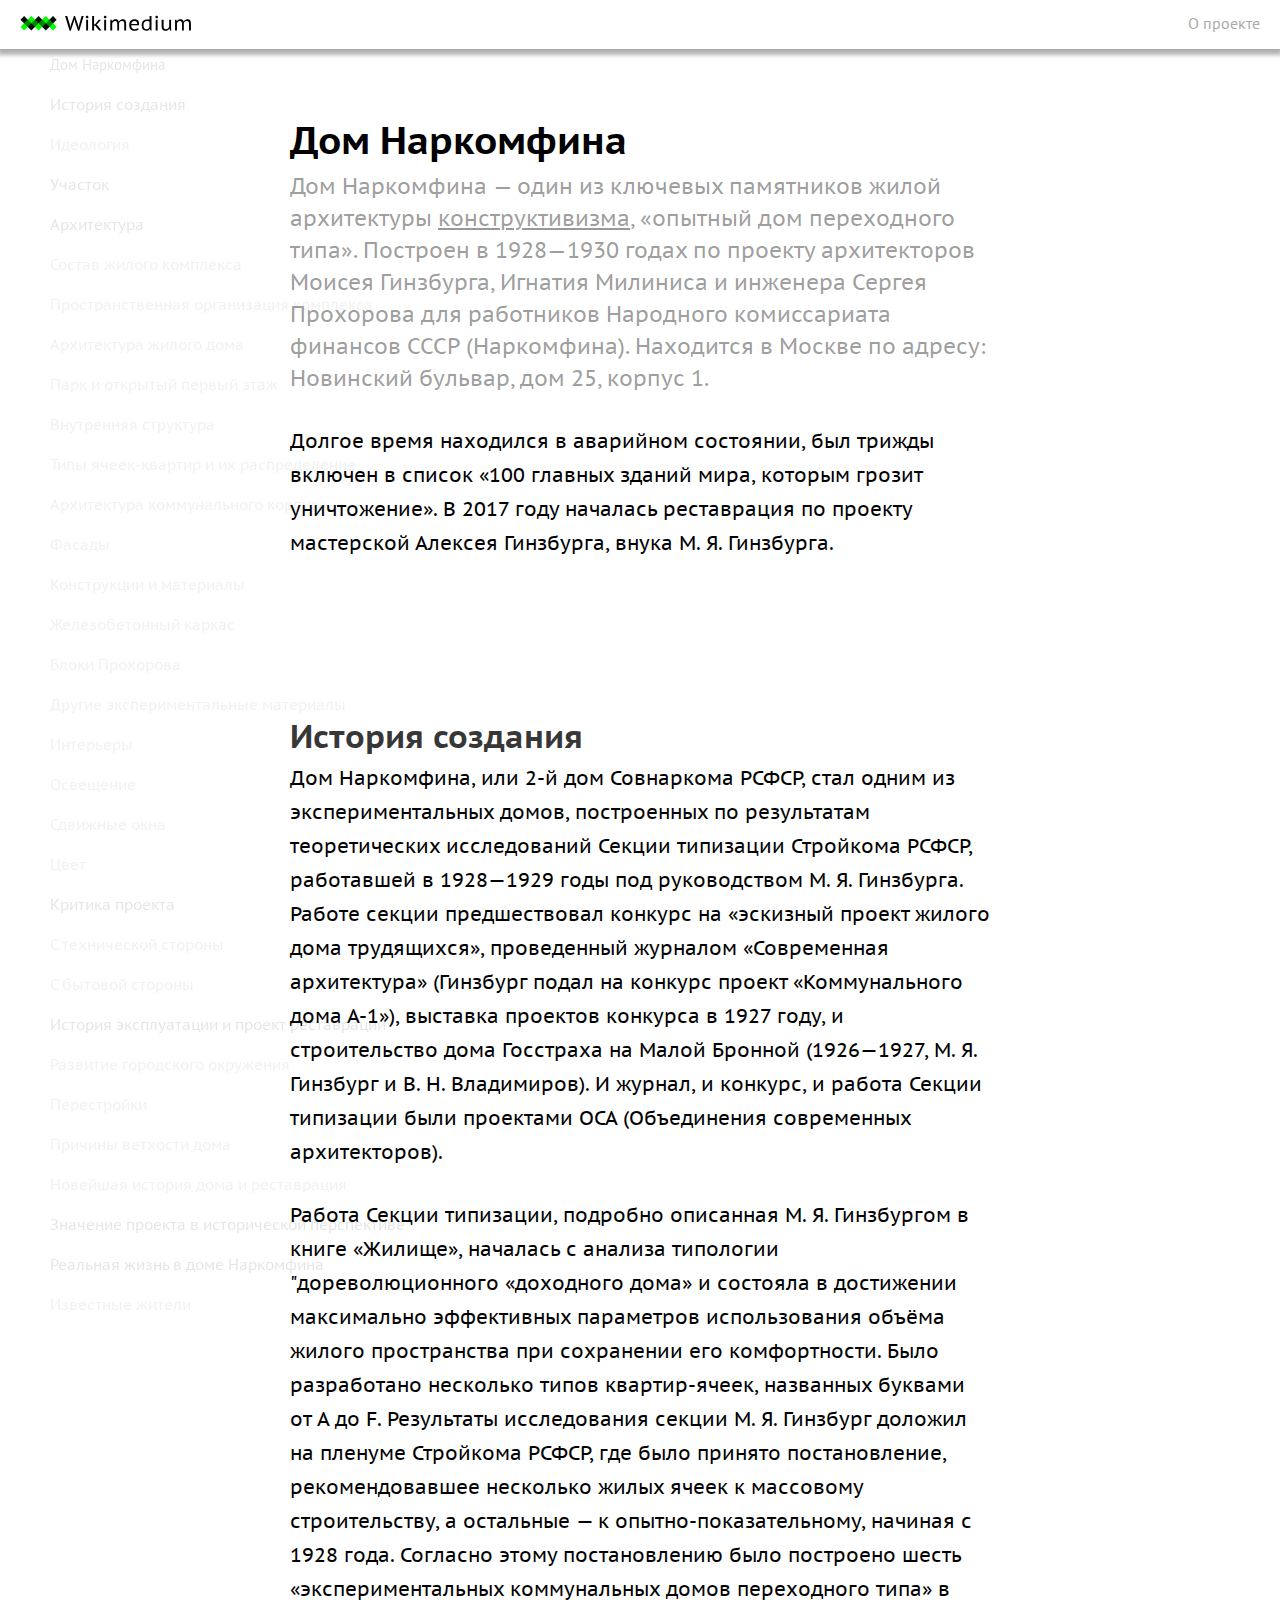
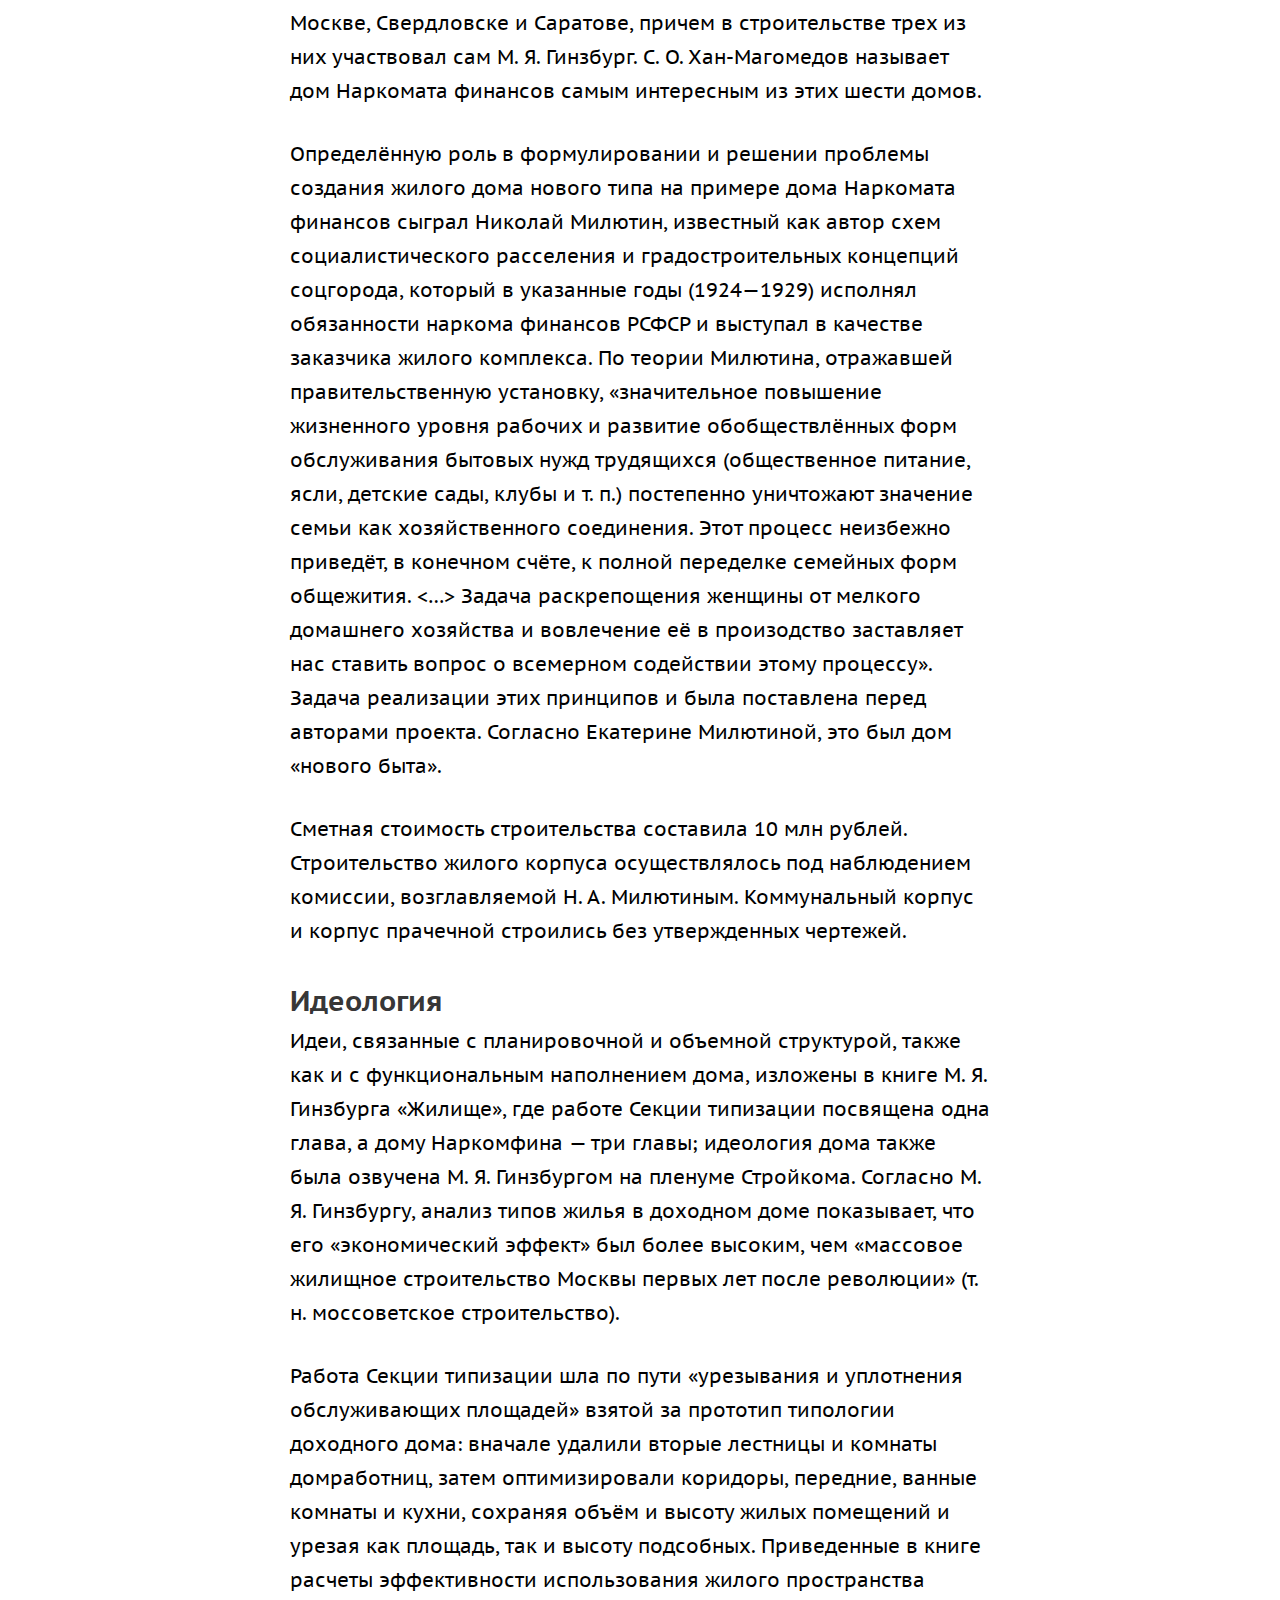
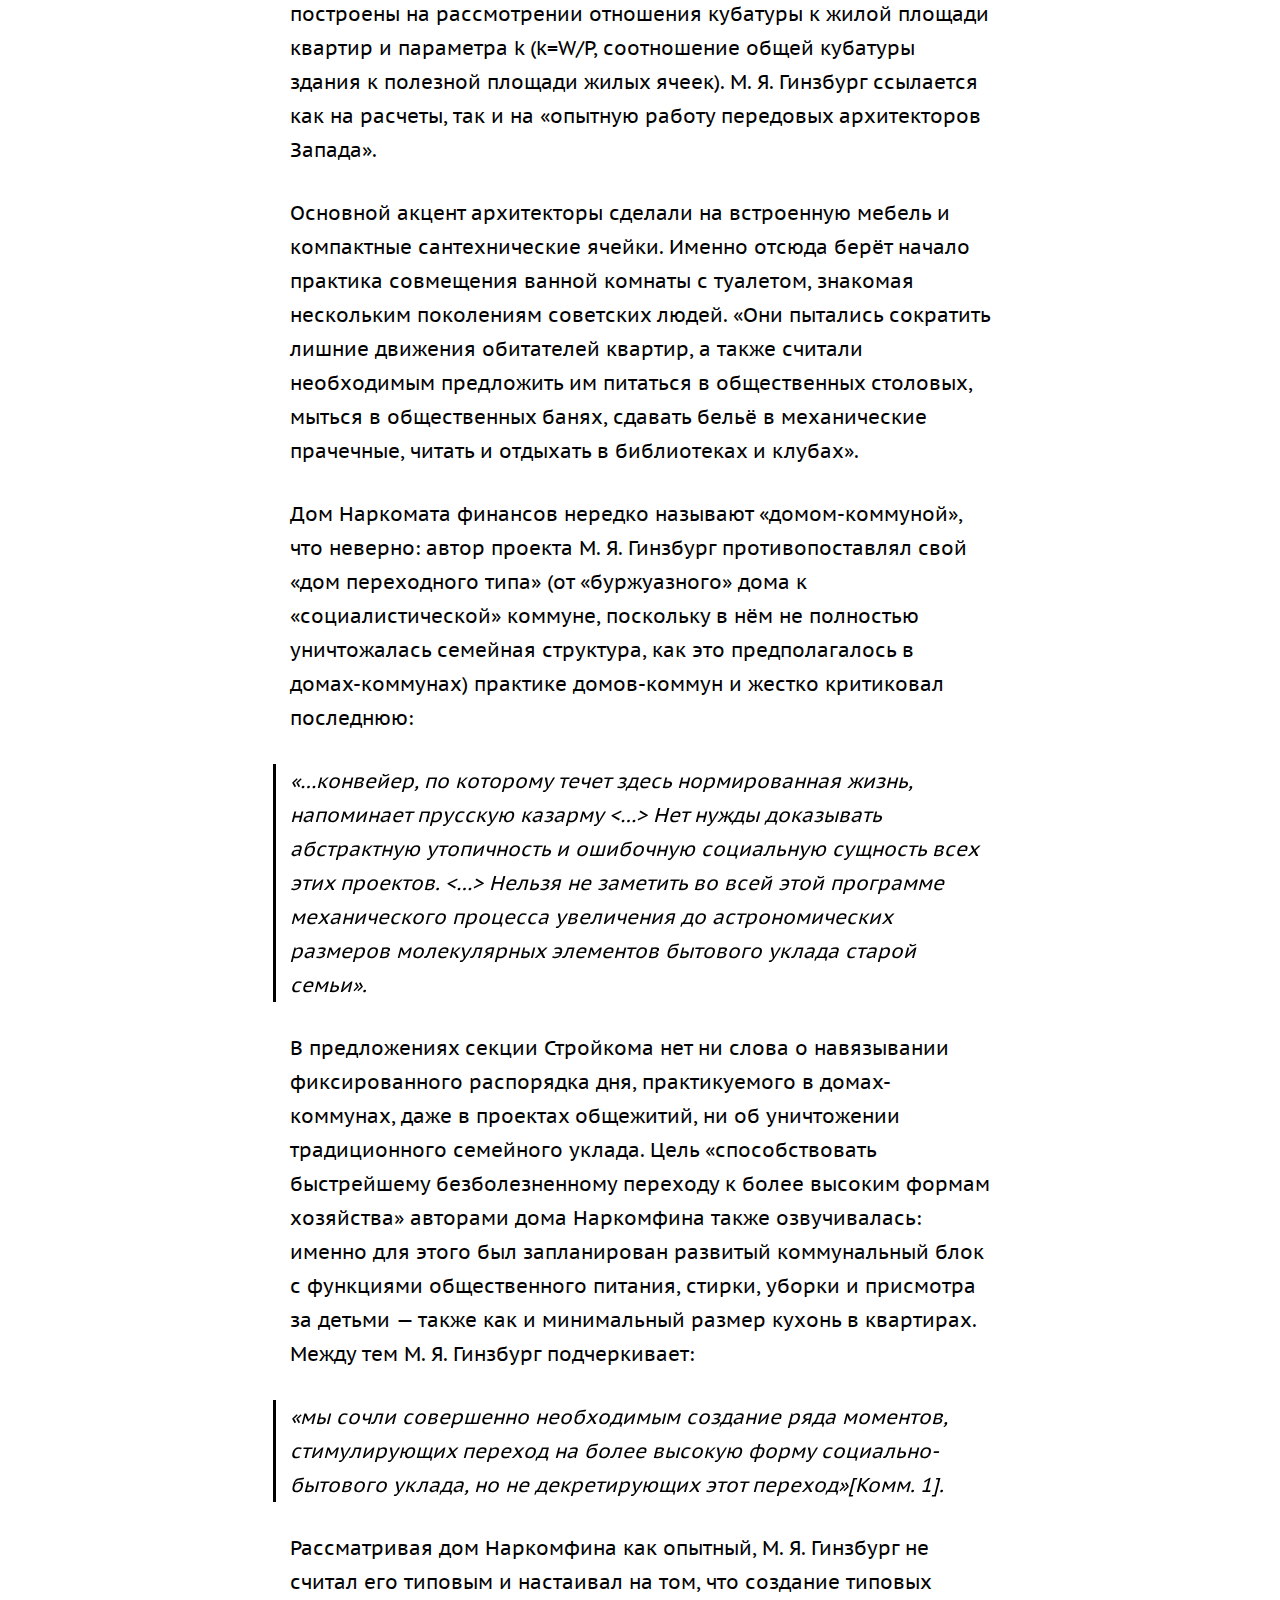
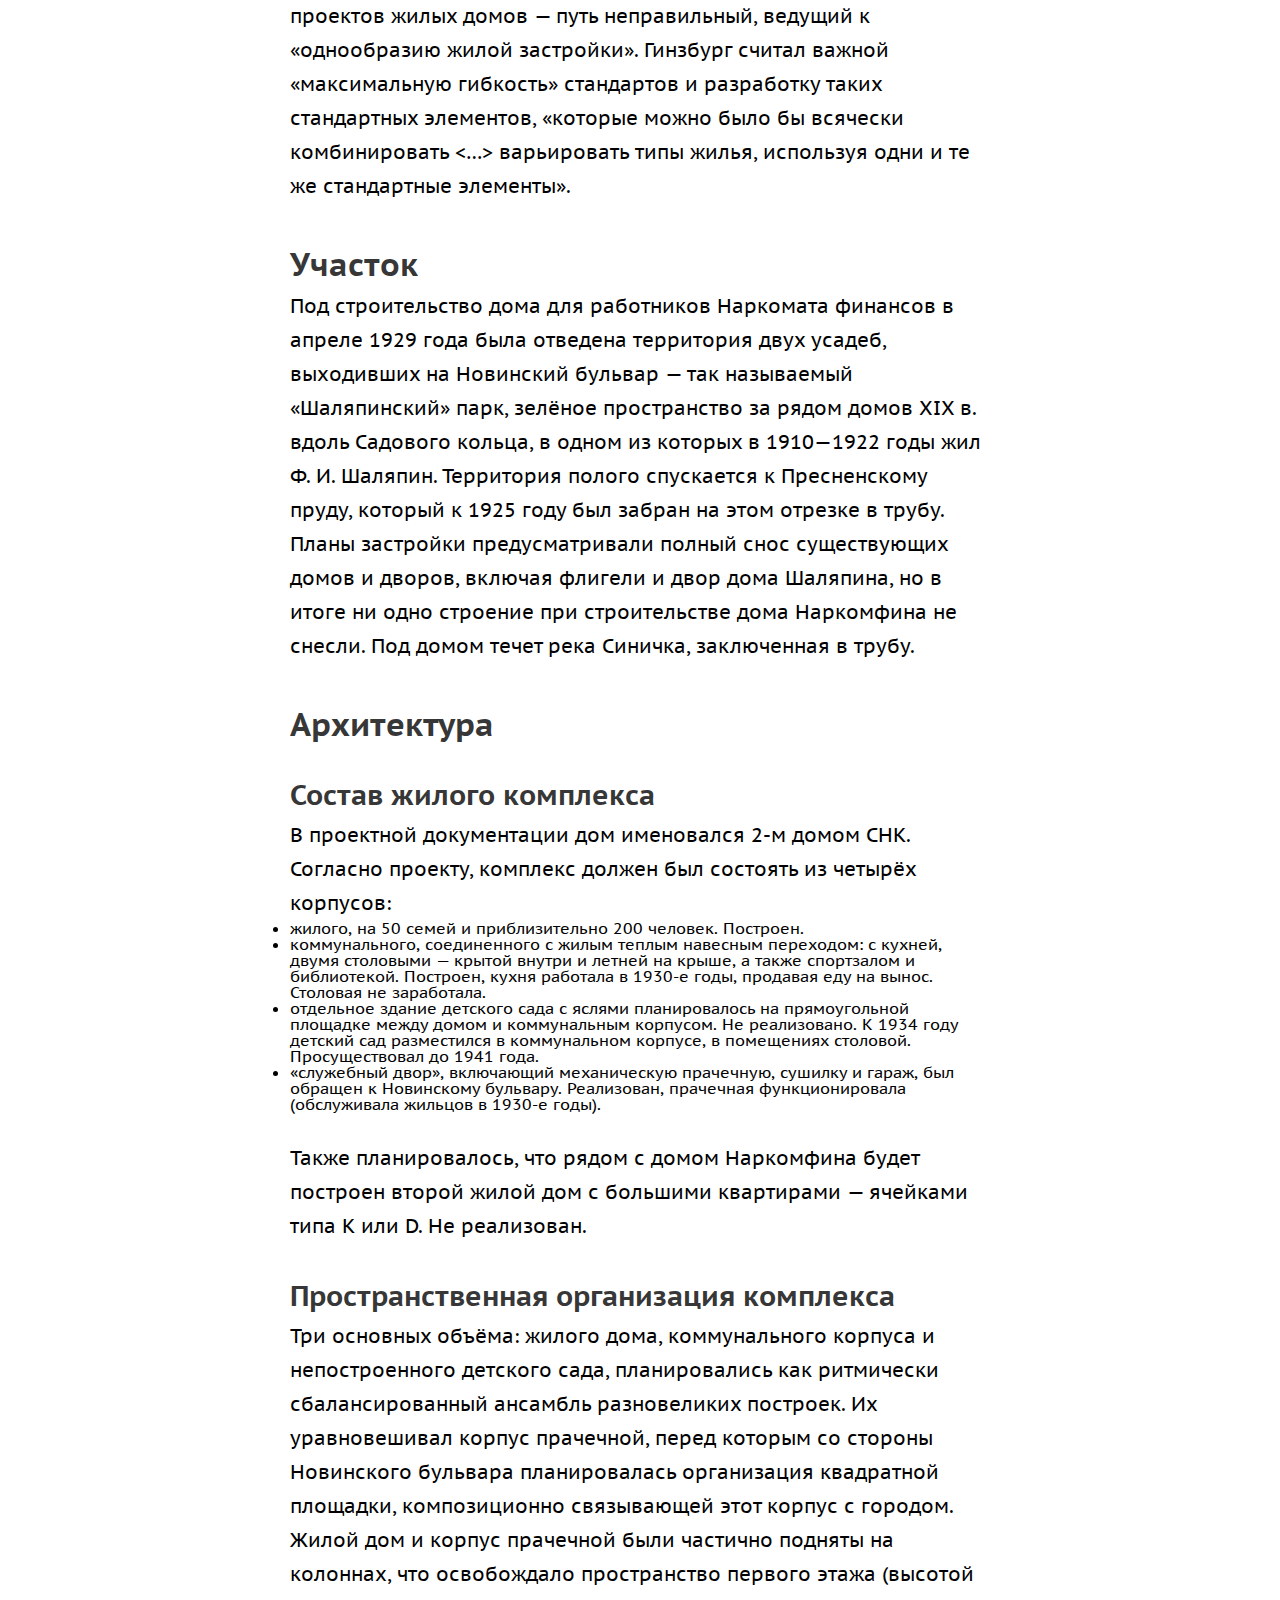
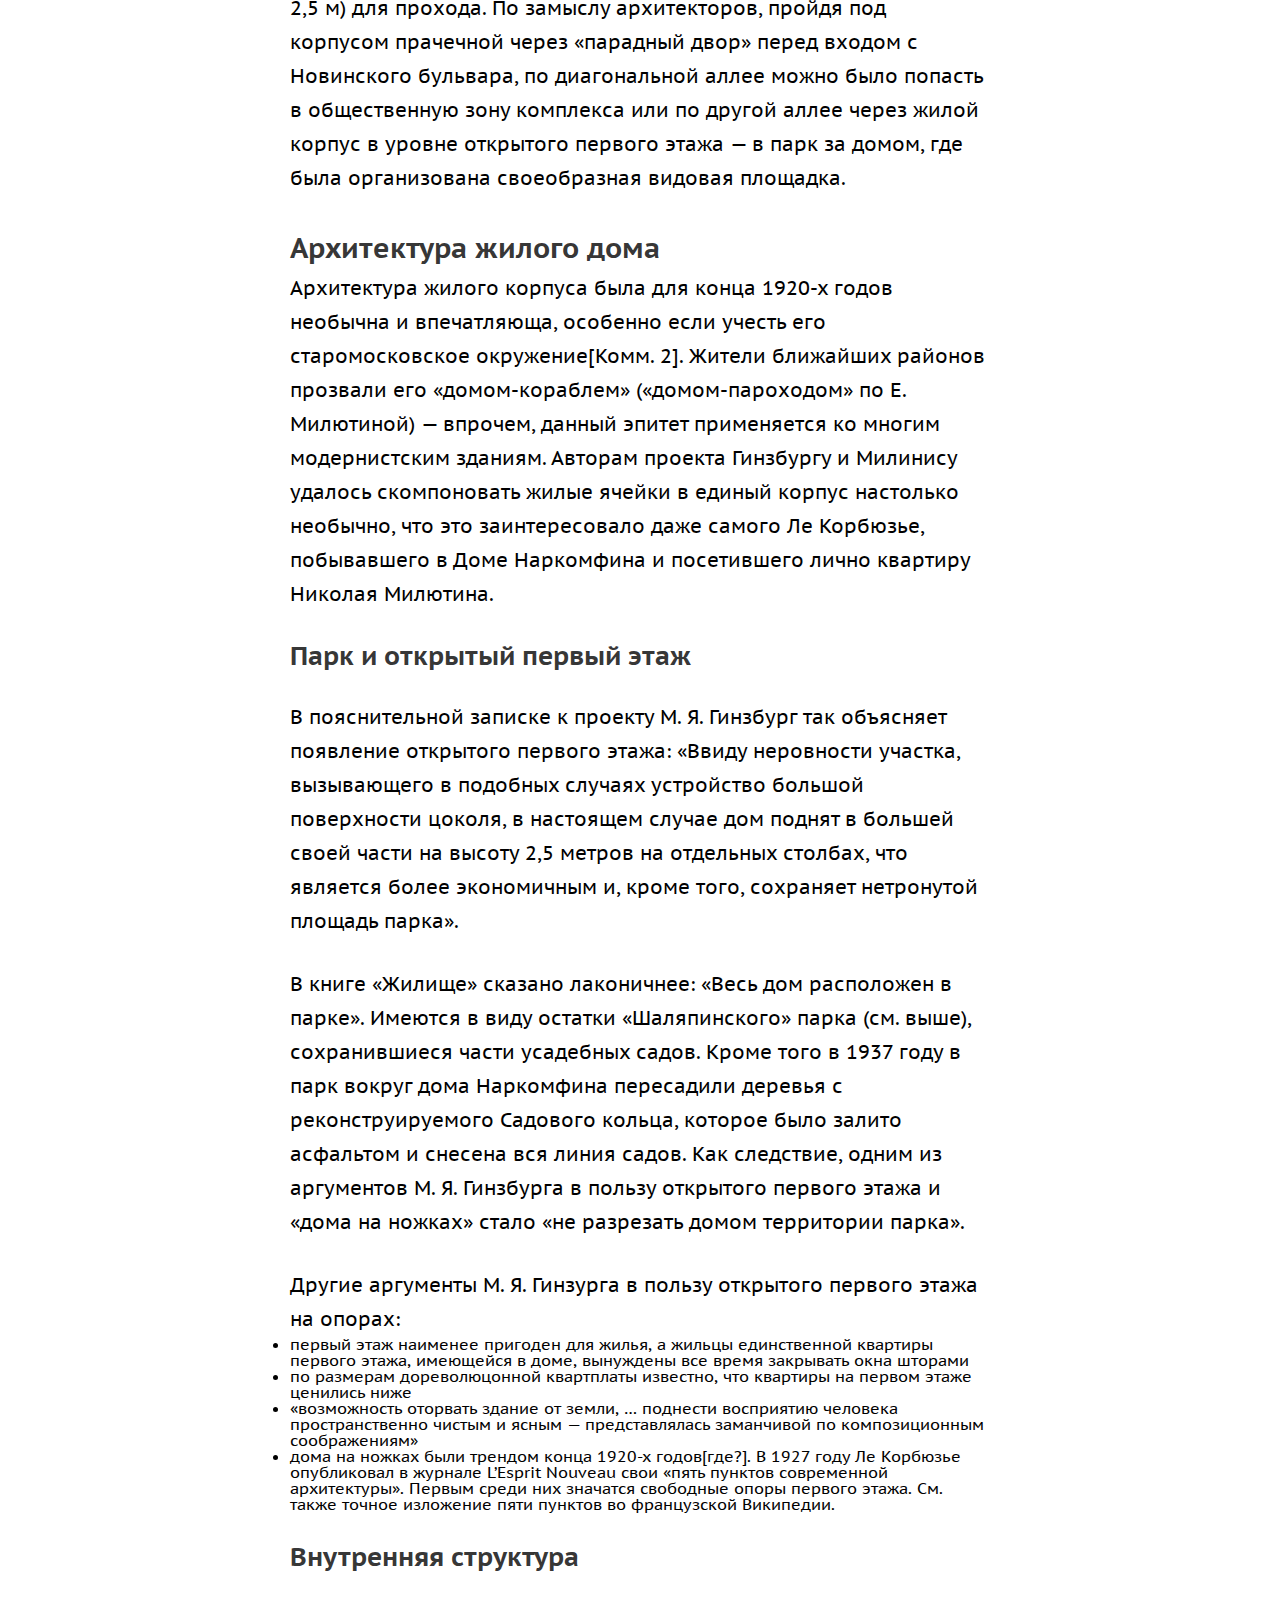
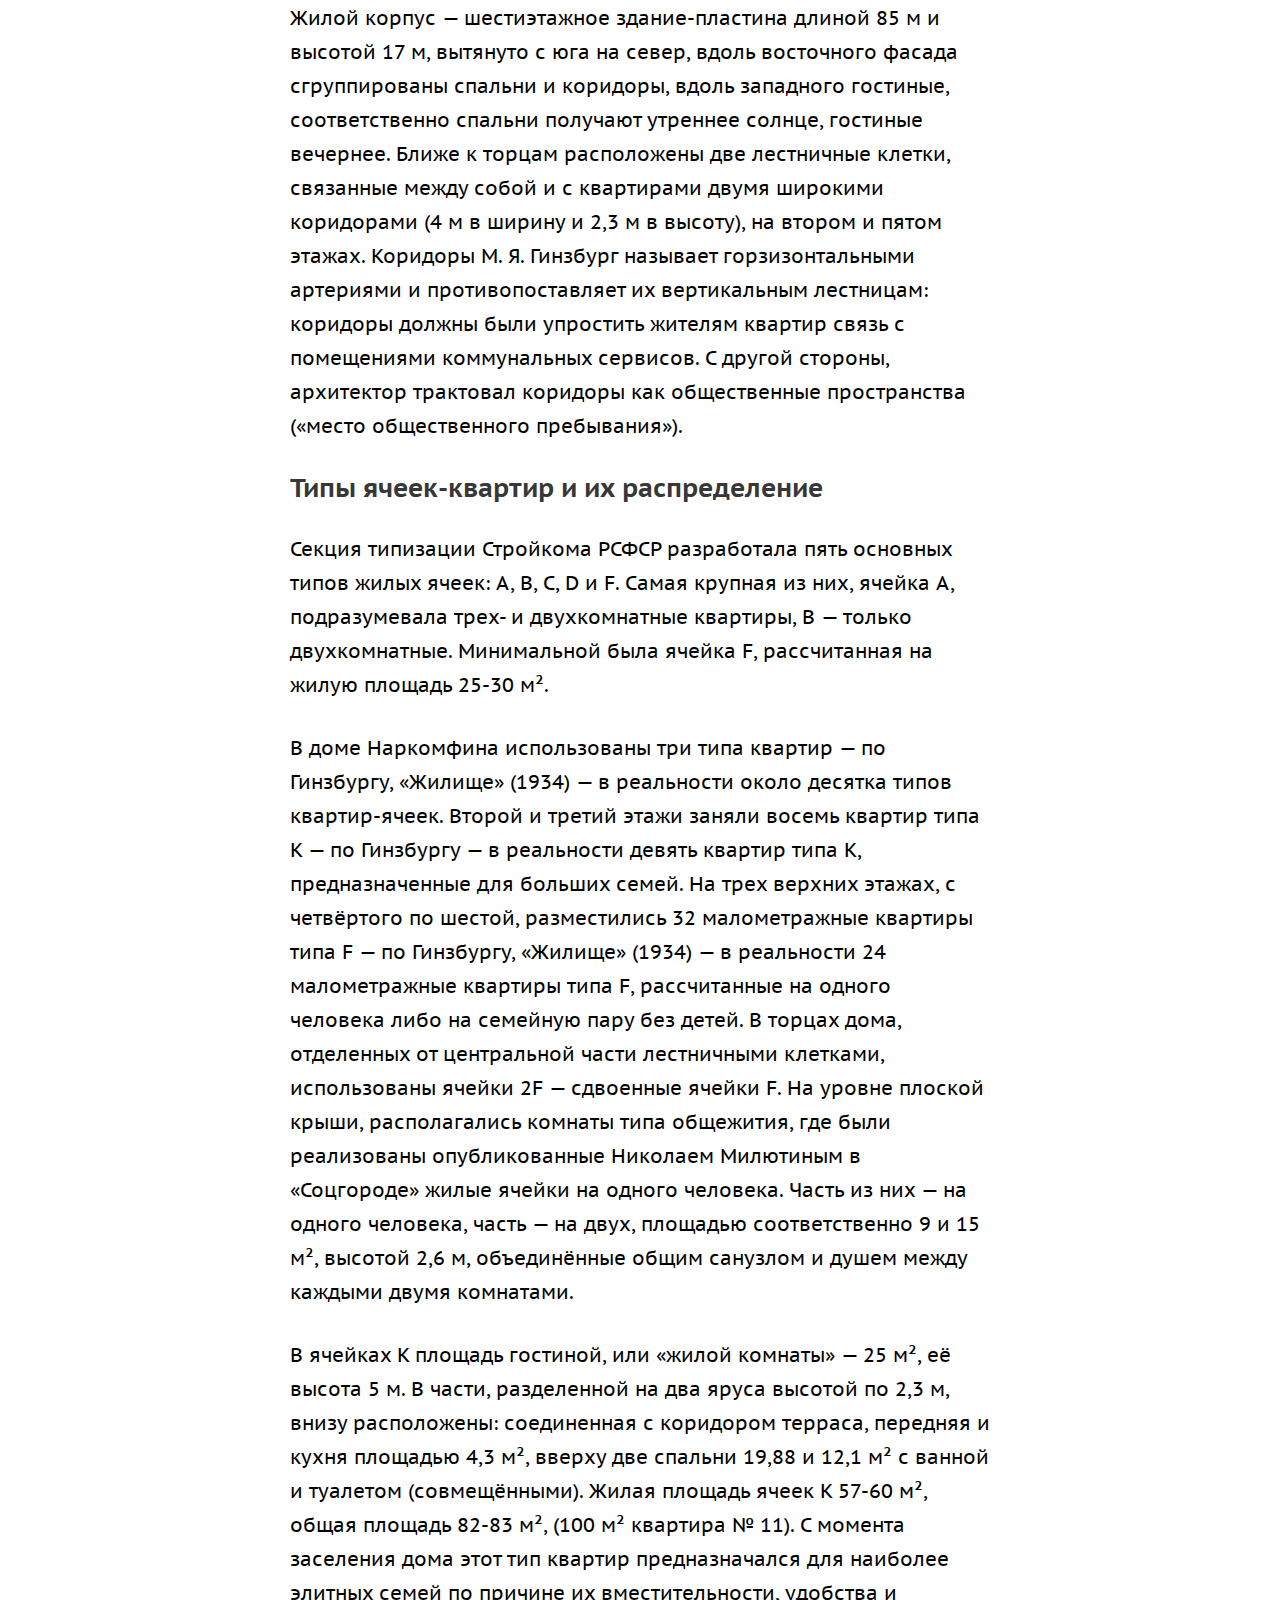
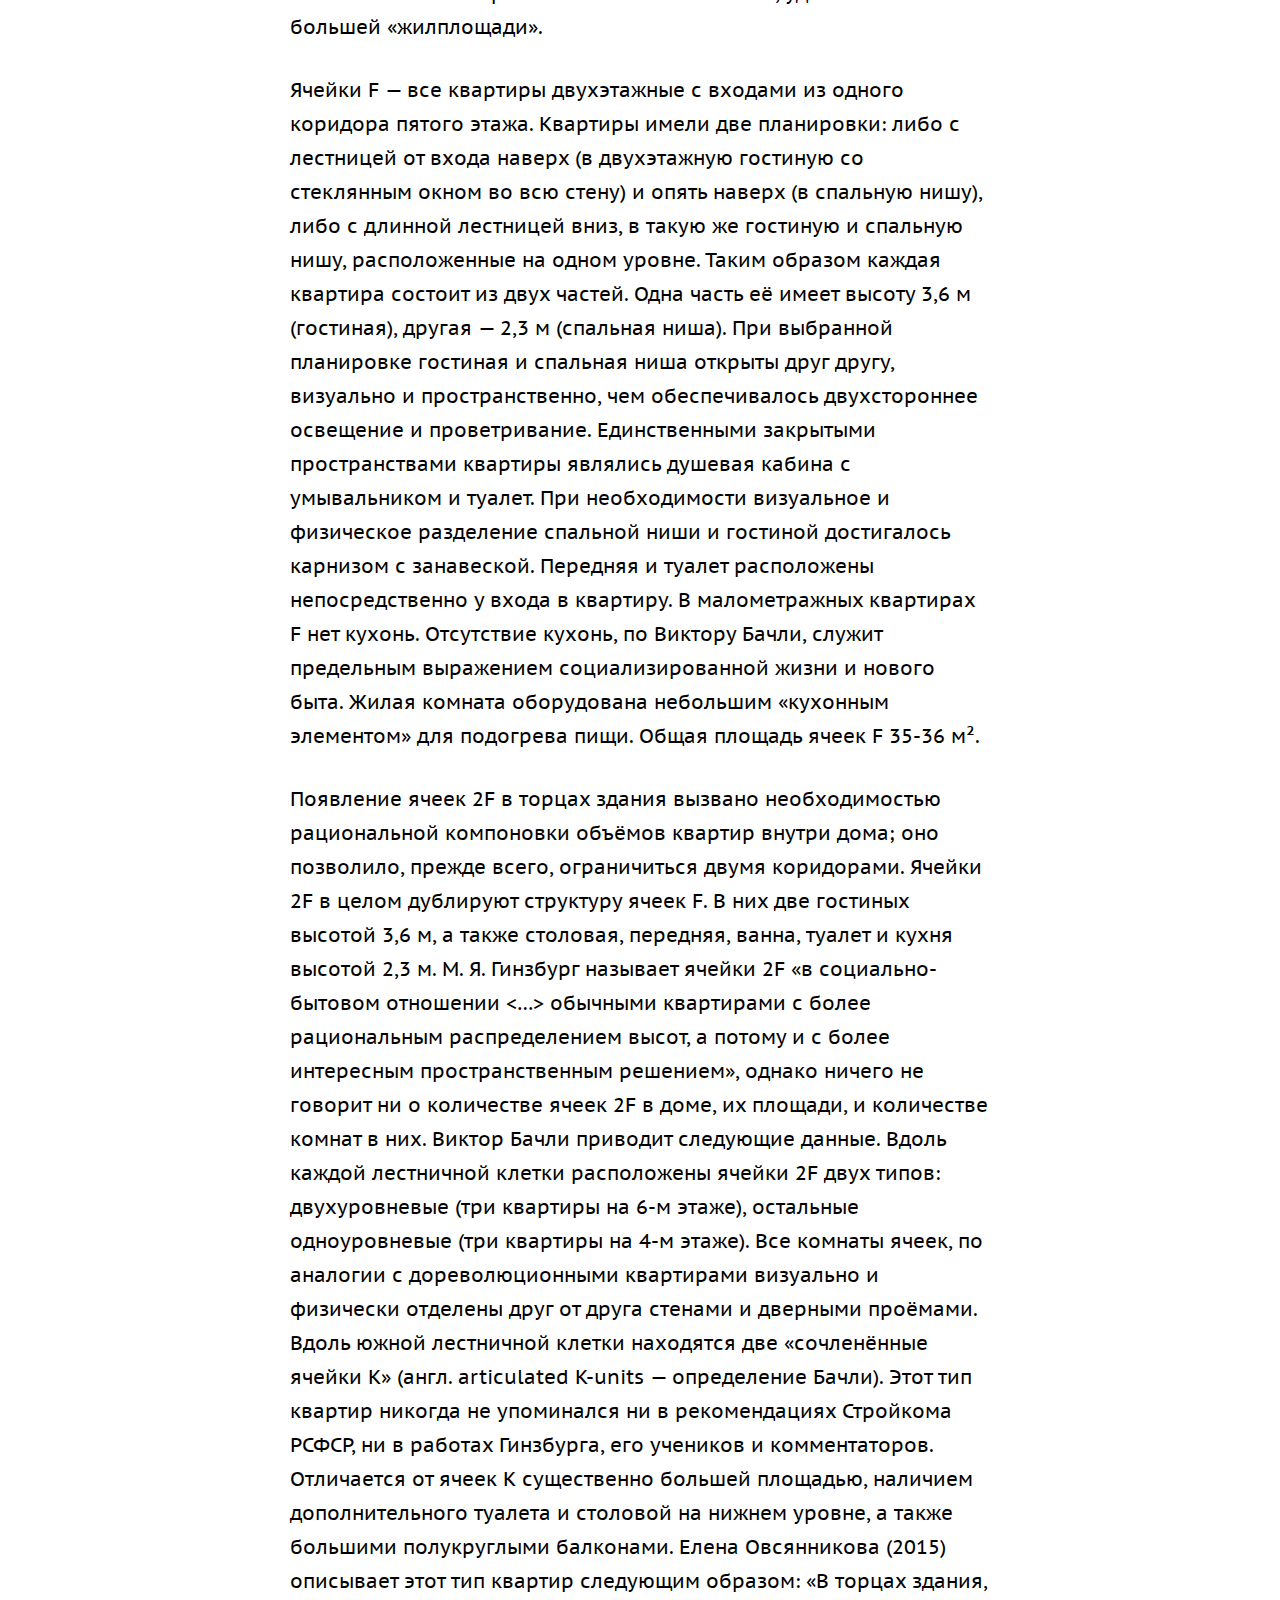
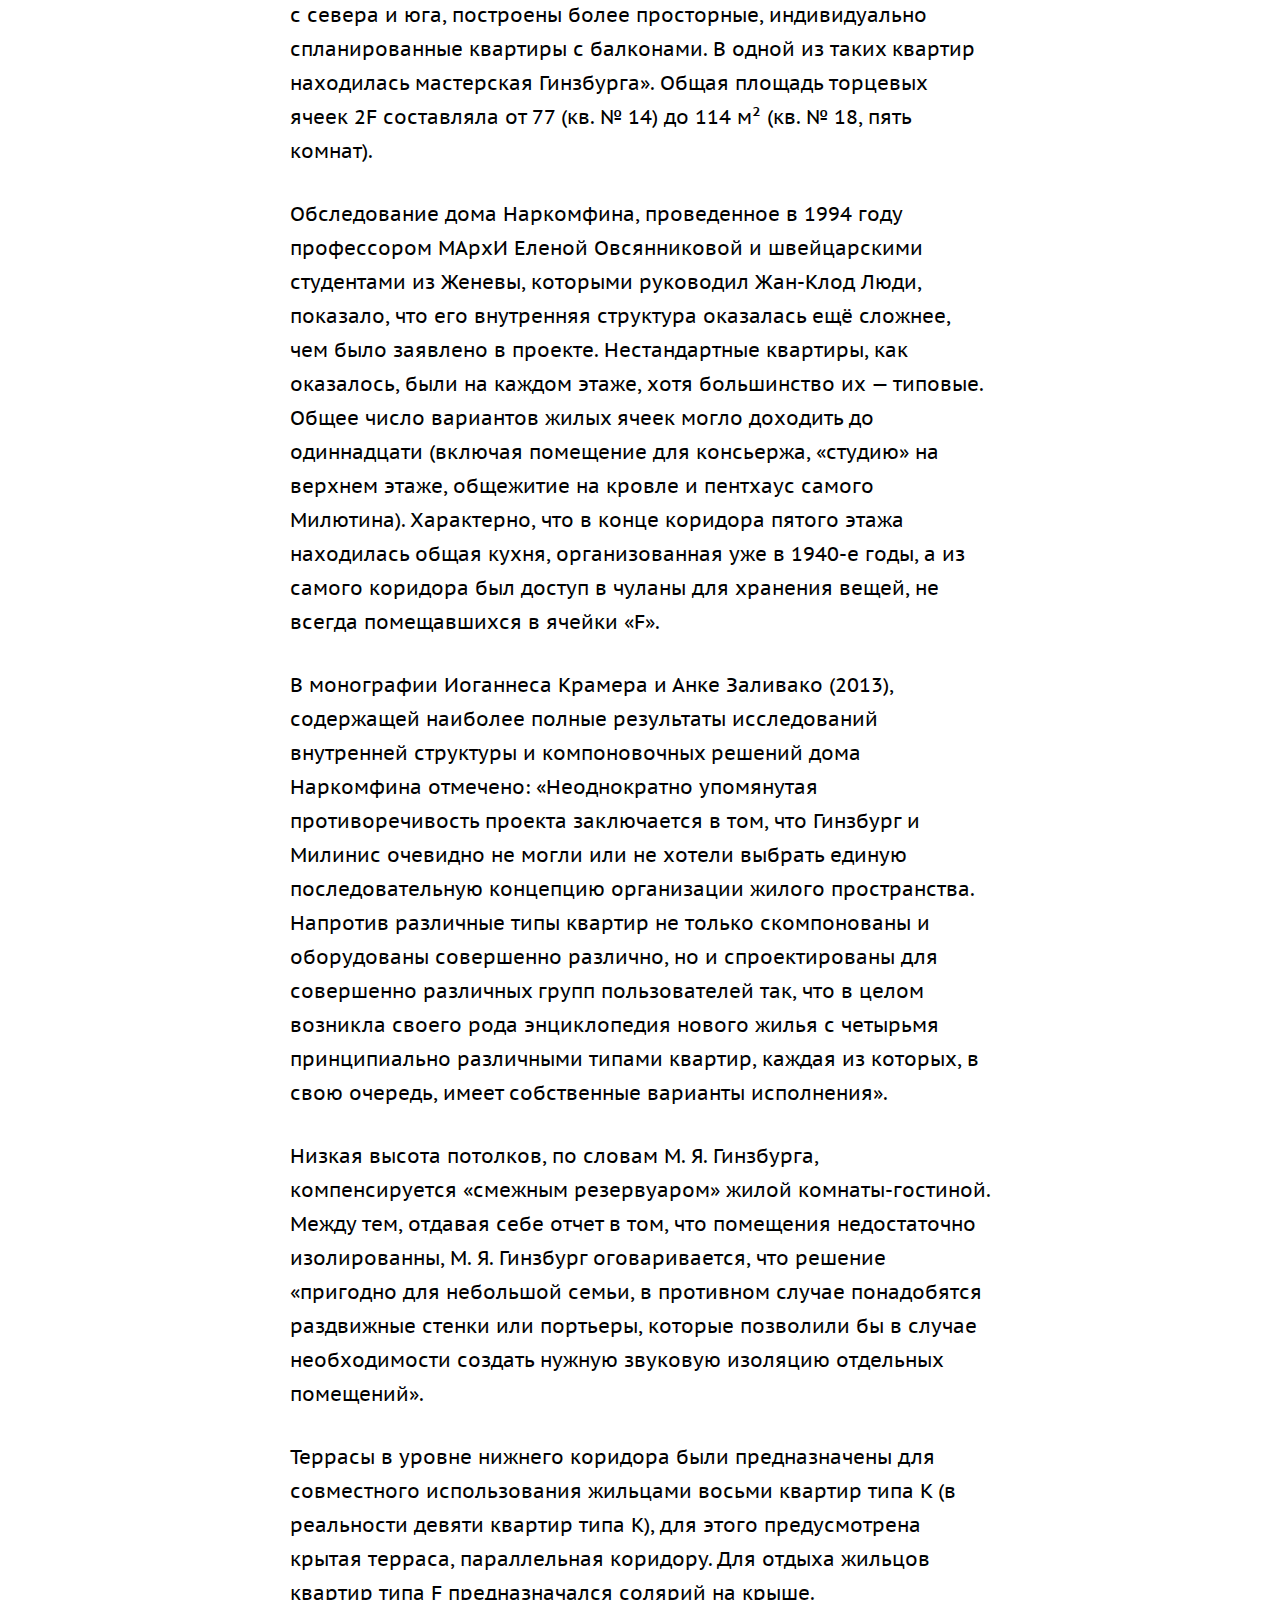
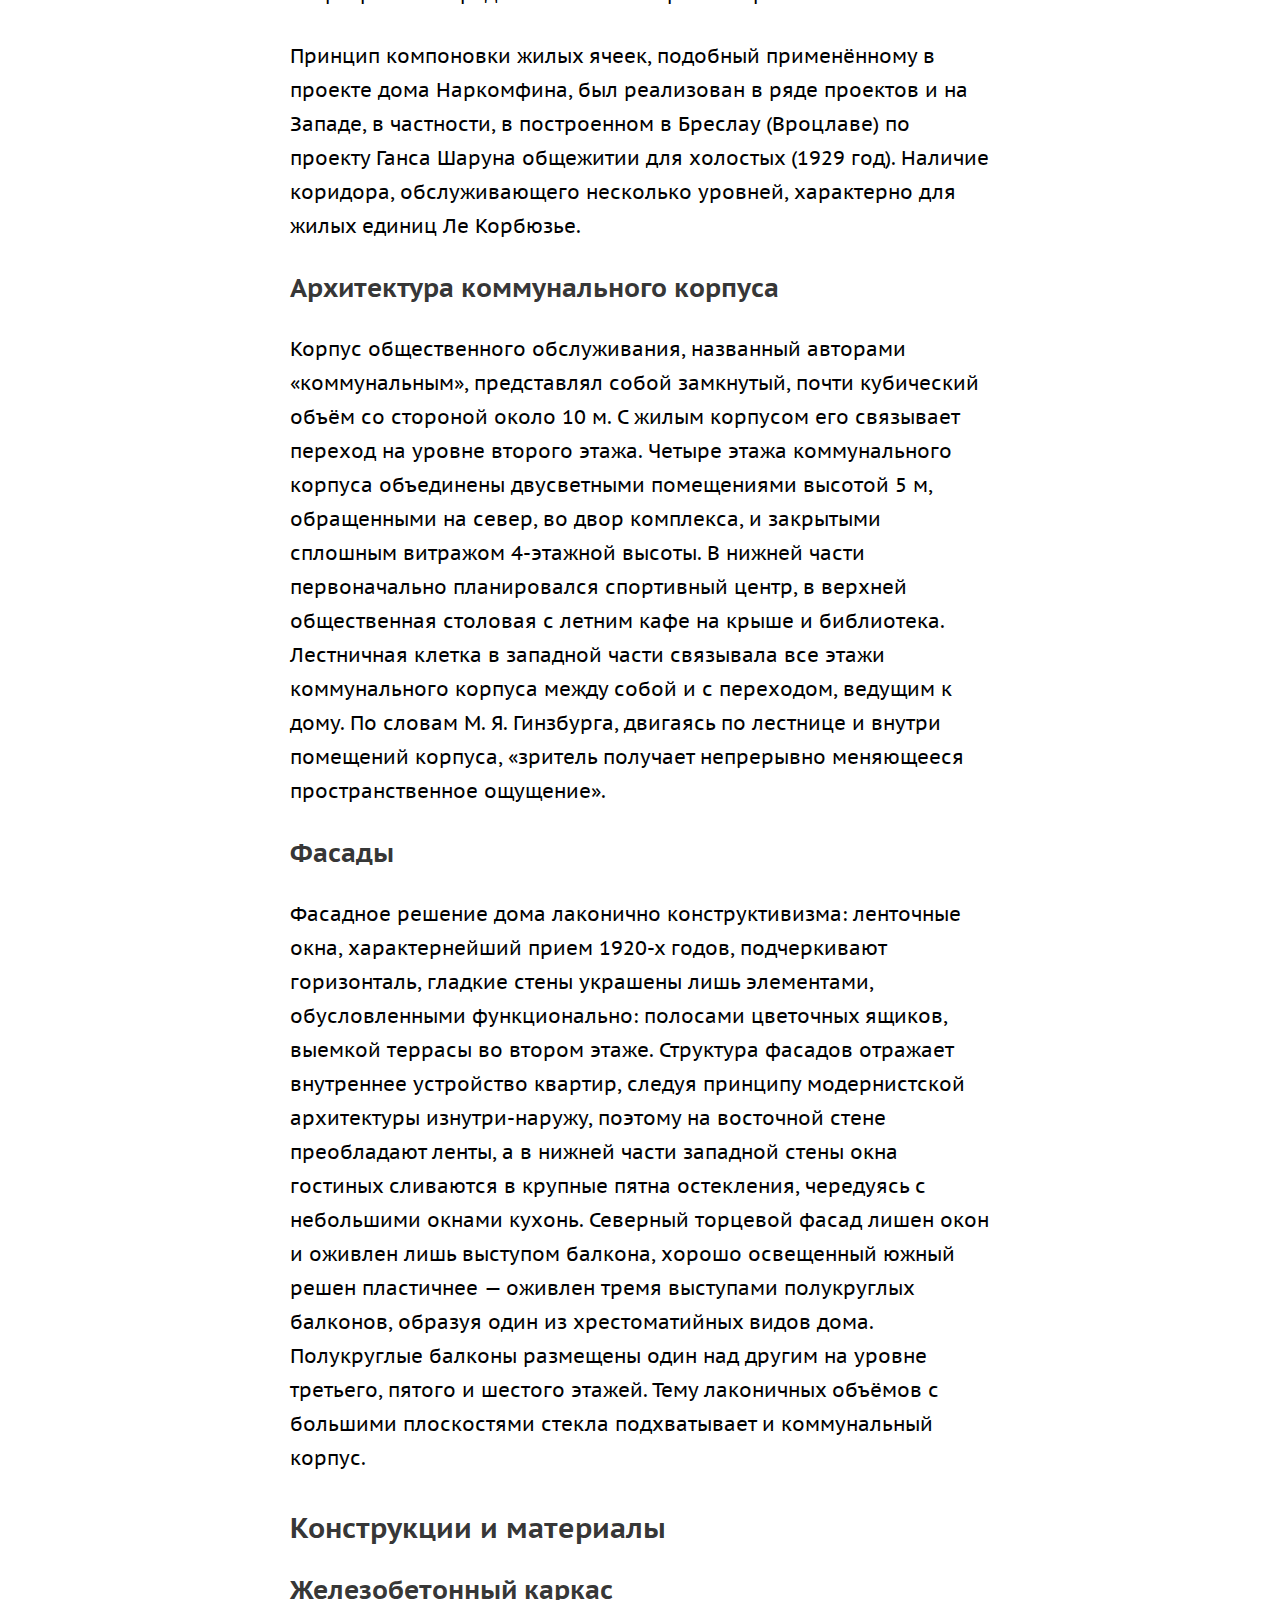
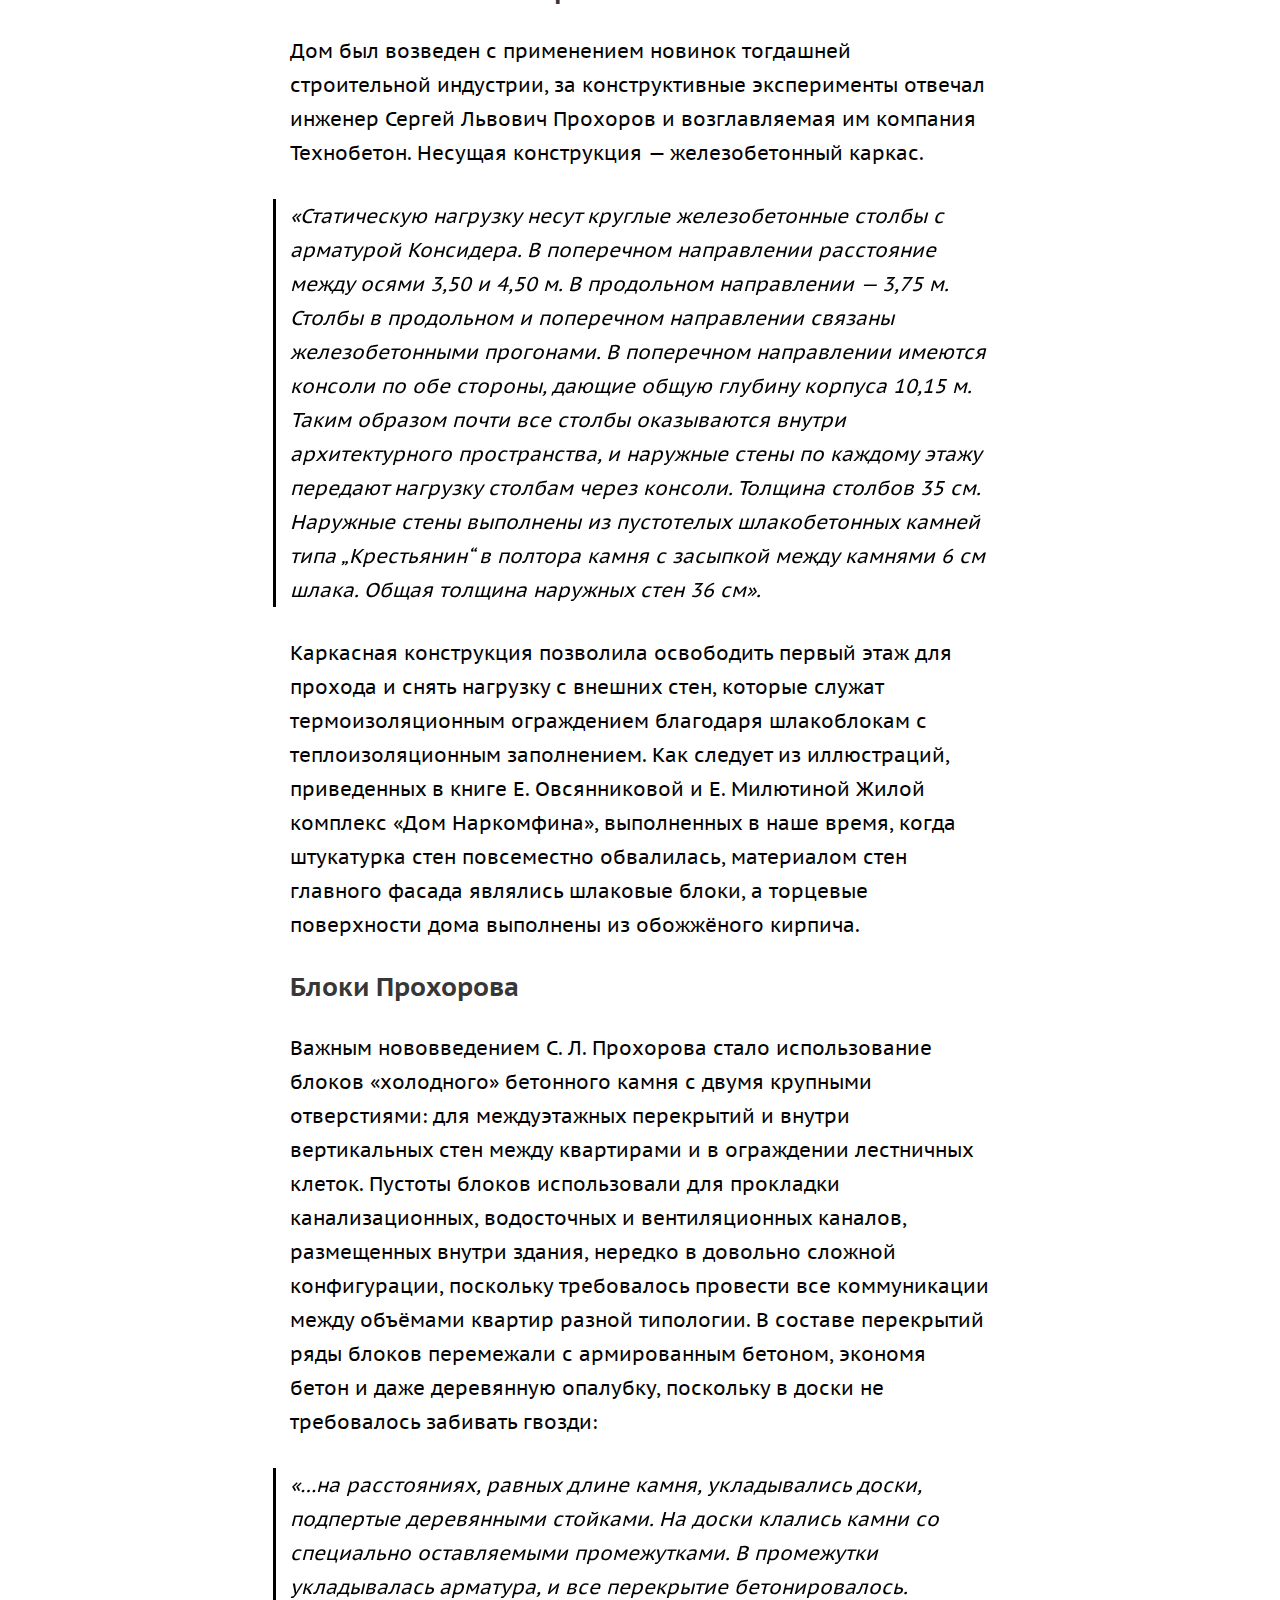
==== commit dbe3c603: "Update index.html" ====
--- a/index.html
+++ b/index.html
@@ -3,7 +3,7 @@
   <head>
     <meta charset="utf-8">
     <link rel="stylesheet" href="stylesheets/style.css">
-    <link href="https://fonts.googleapis.com/css2?family=PT+Sans+Caption:wght@400;700&display=swap" rel="stylesheet">
+    <!-- <link href="https://fonts.googleapis.com/css2?family=PT+Sans+Caption:wght@400;700&display=swap" rel="stylesheet"> -->
     <script src="javascripts/jquery-3.5.1.js" charset="utf-8"></script>
     <title>Статья Дом Наркомфина</title>
     <script type="text/javascript">
@@ -12,7 +12,7 @@
 		    $(this).on('click', function(e) {
 			    e.preventDefault();
 			    var scrollTo = $(this).attr('href');
-			    var whitespace = scrollTo == '#s1' ? 70 : 30;
+			    var whitespace = scrollTo == '#s1' ? 150 : 30;
 			    $('html,body').animate({
 				    scrollTop: $(scrollTo).offset().top - whitespace
 			    }, 1000);
@@ -24,8 +24,8 @@
 
   <body>
     <div class="menubar">
-      <a href="#"><img src="images/logo.svg" alt=""></a>
-      <a href="#">О проекте</a>
+      <a href="index.html"><img src="images/logo.svg" alt=""></a>
+      <a href="about.html">О проекте</a>
     </div>
     <nav class="sidebar">
       <p><a href="#s1">Дом Наркомфина</a></p>
@@ -87,7 +87,7 @@
       <p><strong>Дом Наркомфина</strong> — один из ключевых памятников жилой архитектуры <a href="https://ru.wikipedia.org/wiki/%D0%9A%D0%BE%D0%BD%D1%81%D1%82%D1%80%D1%83%D0%BA%D1%82%D0%B8%D0%B2%D0%B8%D0%B7%D0%BC_(%D0%B8%D1%81%D0%BA%D1%83%D1%81%D1%81%D1%82%D0%B2%D0%BE)">конструктивизма</a>, «опытный дом переходного типа». Построен в 1928—1930 годах по проекту архитекторов Моисея Гинзбурга, Игнатия Милиниса и инженера Сергея Прохорова для работников Народного комиссариата финансов СССР (Наркомфина). Находится в Москве по адресу: Новинский бульвар, дом 25, корпус 1.</p>
       <p>Долгое время находился в аварийном состоянии, был трижды включен в список «100 главных зданий мира, которым грозит уничтожение». В 2017 году началась реставрация по проекту мастерской Алексея Гинзбурга, внука М. Я. Гинзбурга.</p>
 
-      <img src="https://upload.wikimedia.org/wikipedia/commons/thumb/0/05/Dom_Narkomfin_under_renovation.jpg/450px-Dom_Narkomfin_under_renovation.jpg" alt="Дом Наркомфина">
+      <img src="images/narkomfin.jpg" alt="">
 
       <!-- <p><strong>Содегжание</strong></p>
       <ol>
--- a/stylesheets/style.css
+++ b/stylesheets/style.css
@@ -1,4 +1,4 @@
-@imp                        jjbjswsqqqqqort 'reset.css';
+@import 'reset.css';
 @import url('https://fonts.googleapis.com/css?family=PT+Sans+Caption:400,700|PT+Sans:400,400i,700,700i&amp;subset=cyrillic');
 @import 'layout.css';
 @import "sidebar.css";
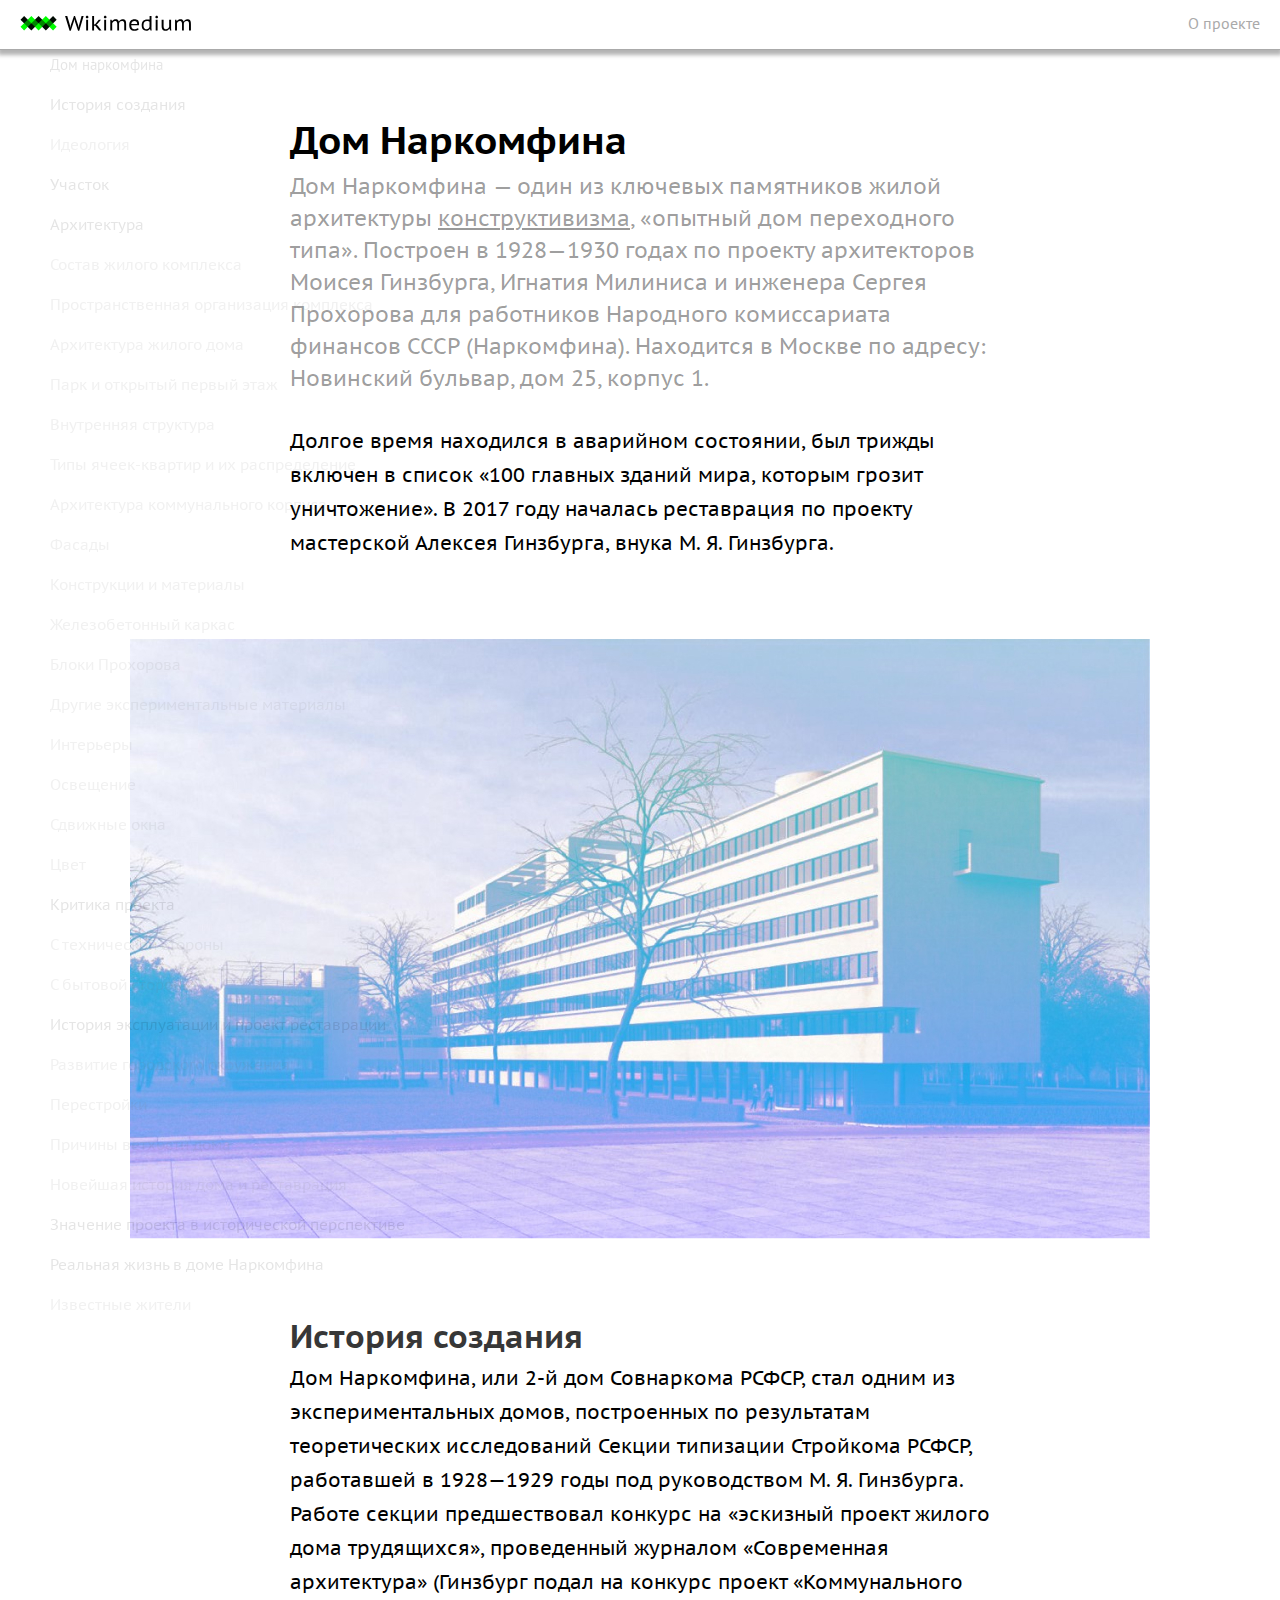
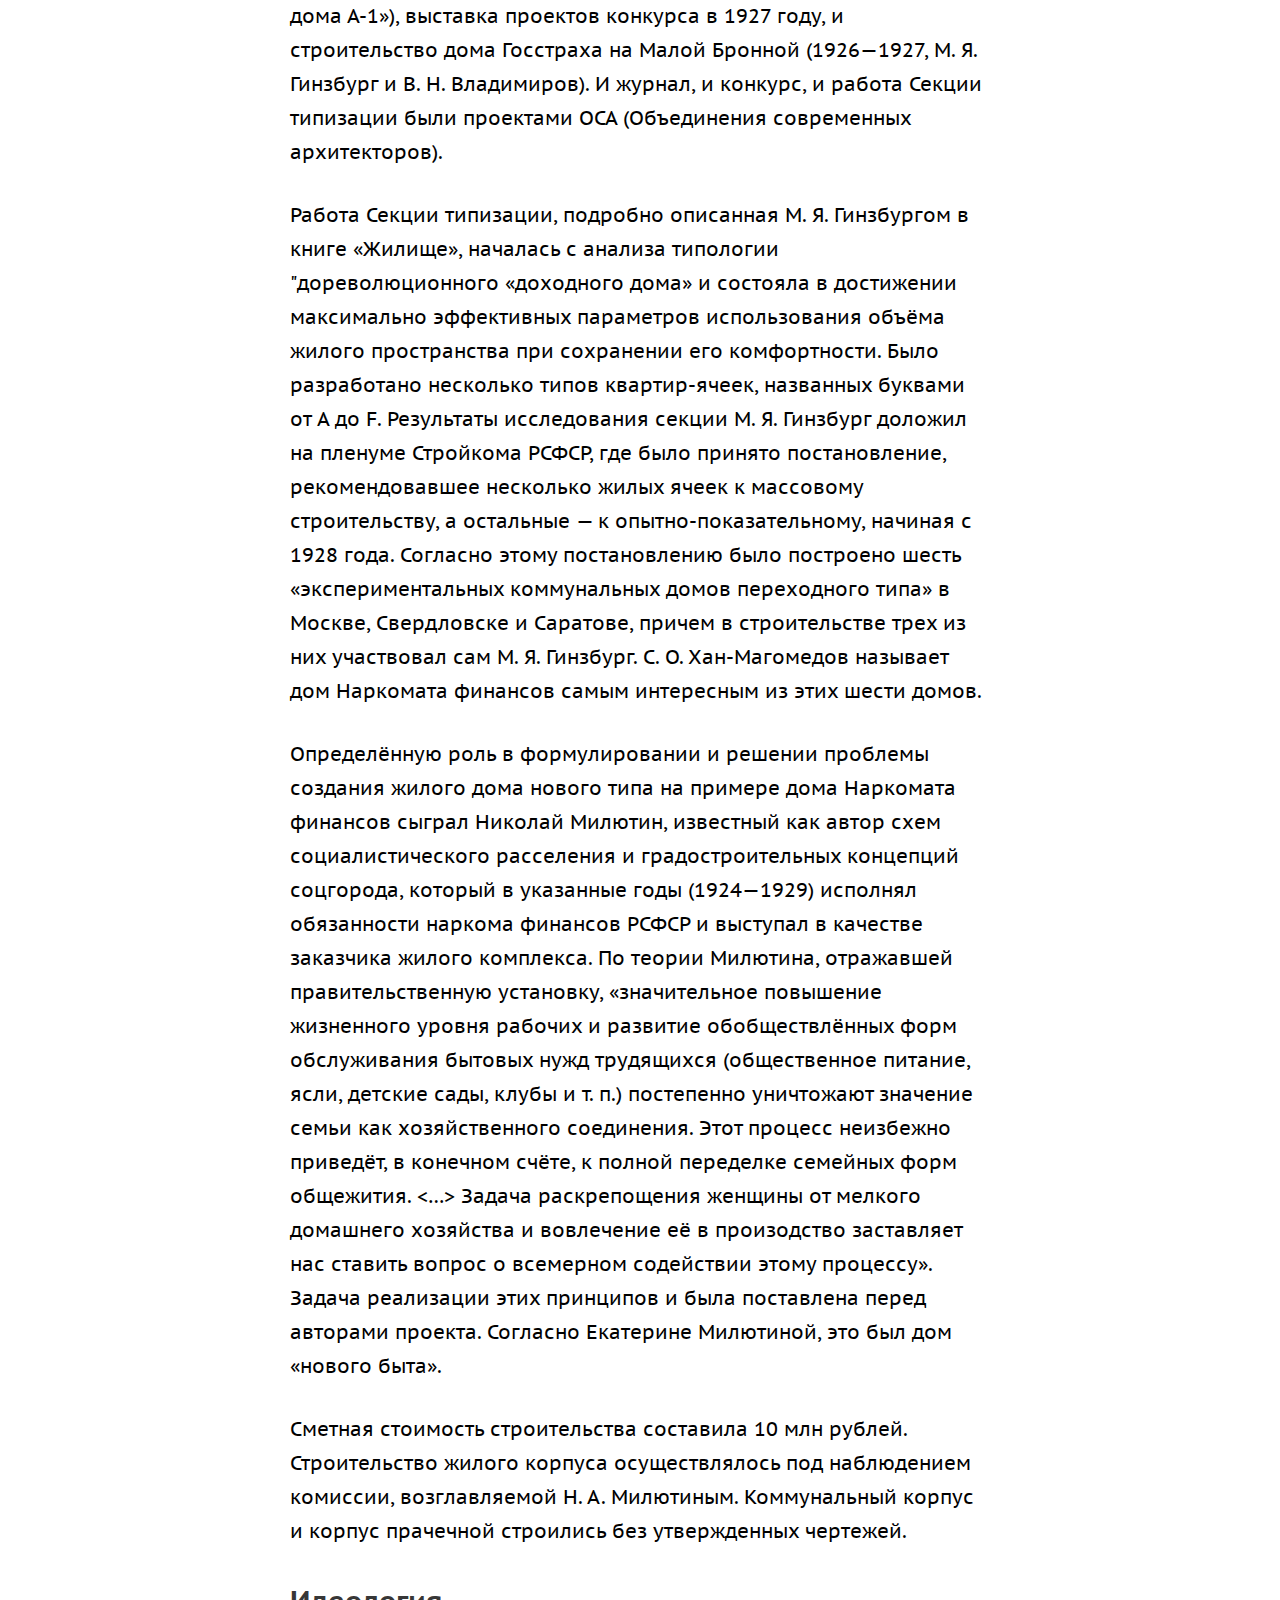
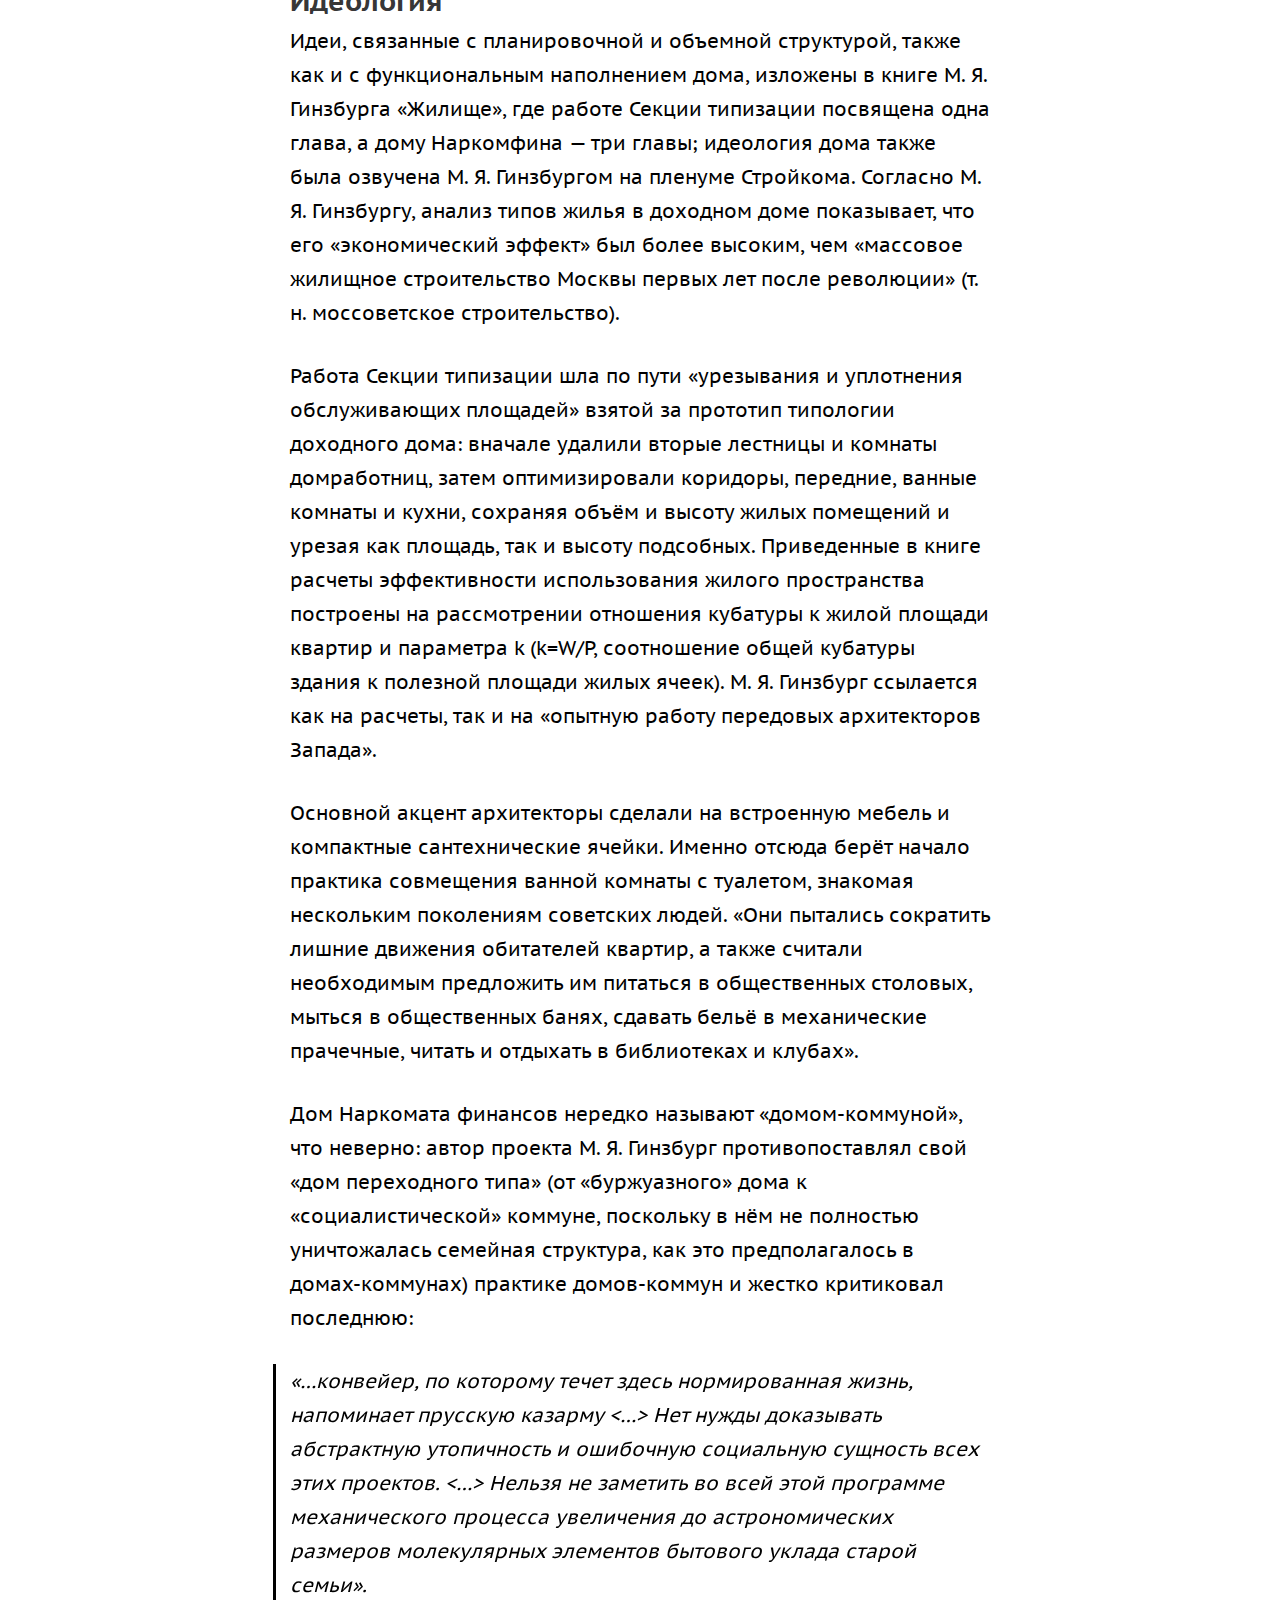
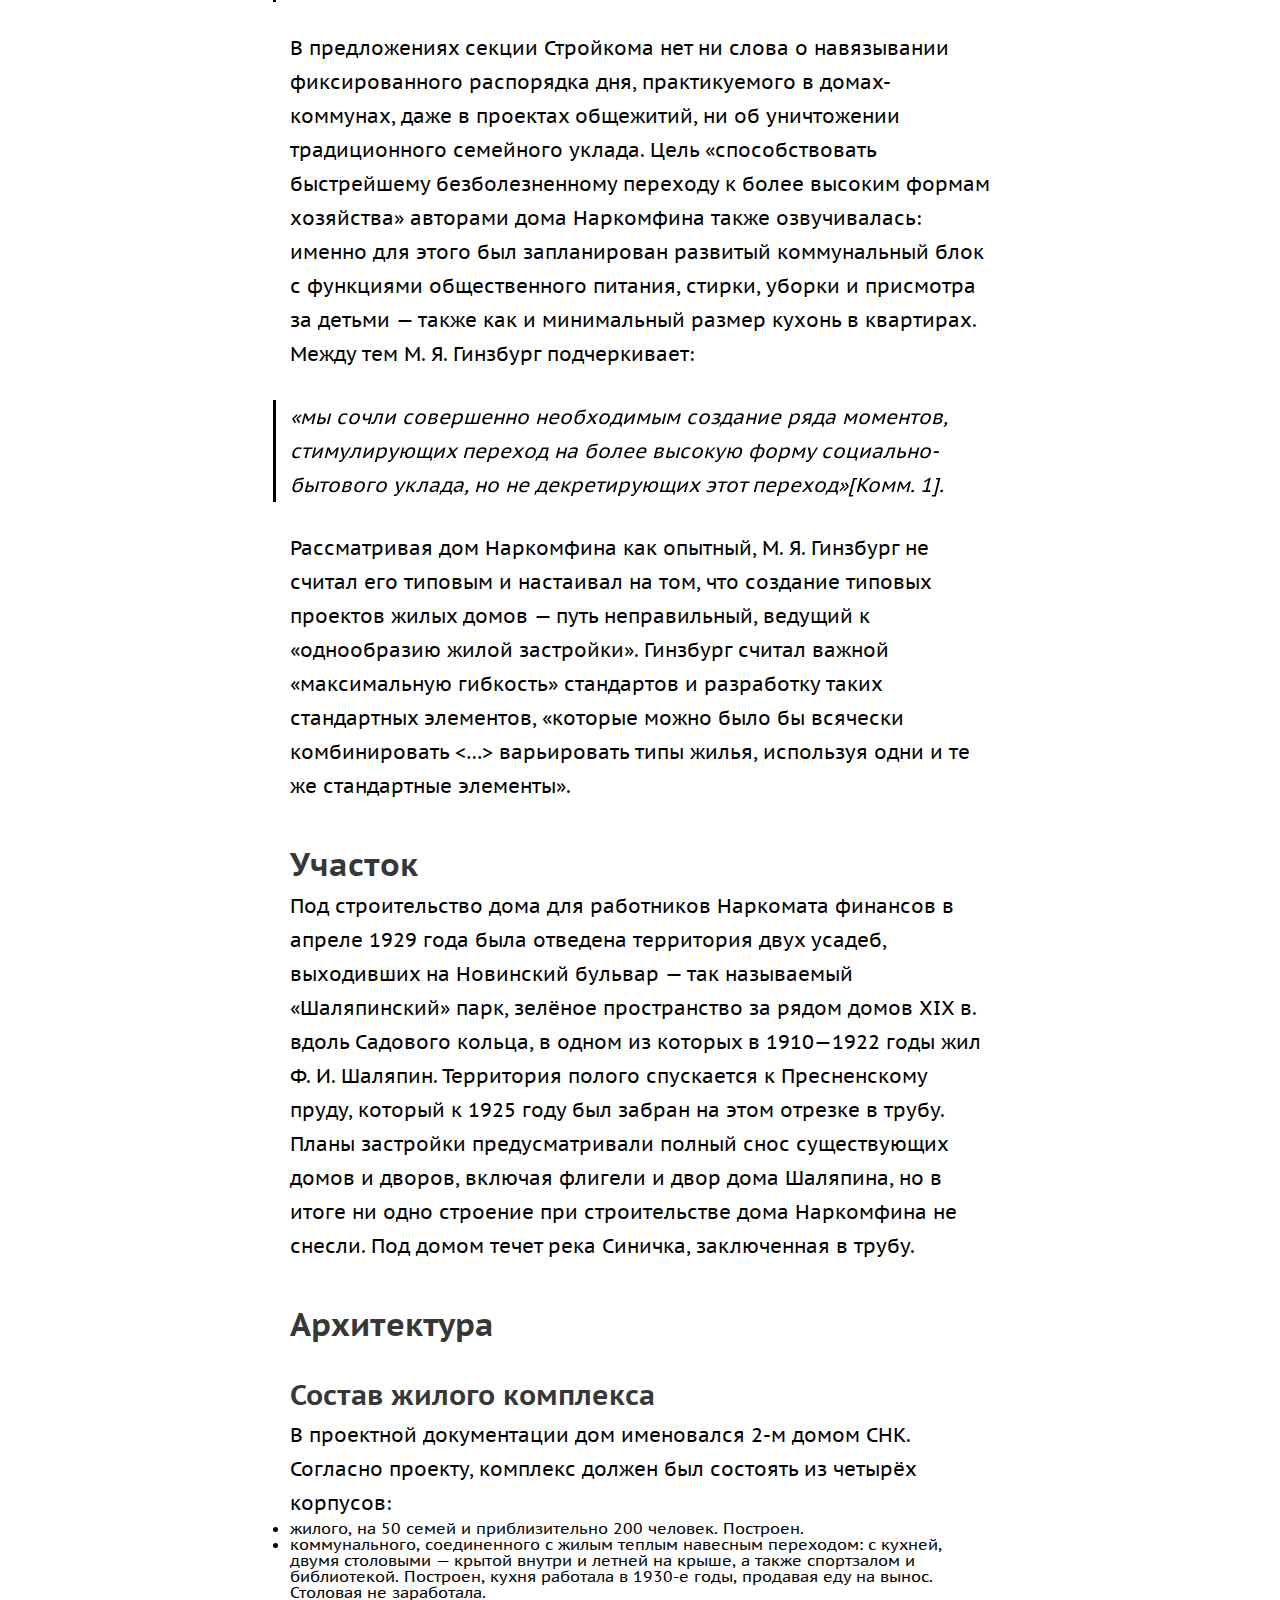
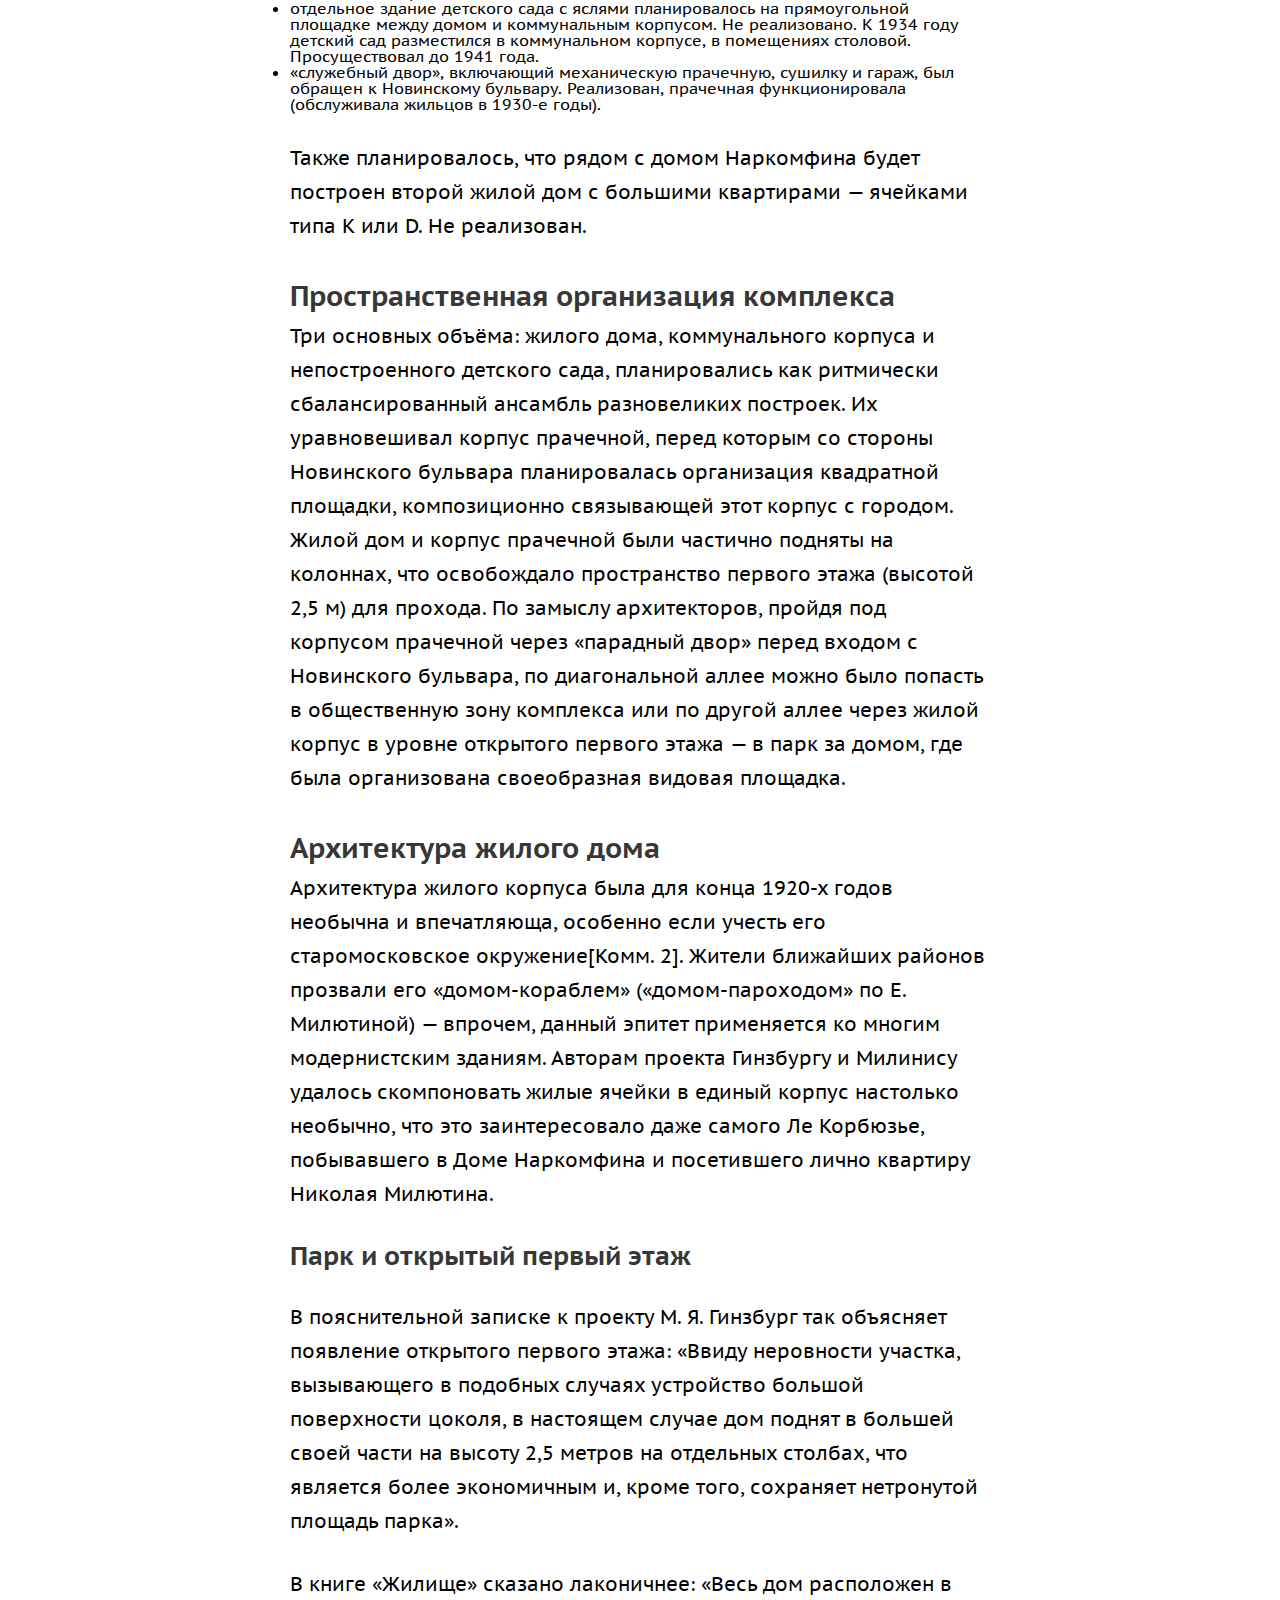
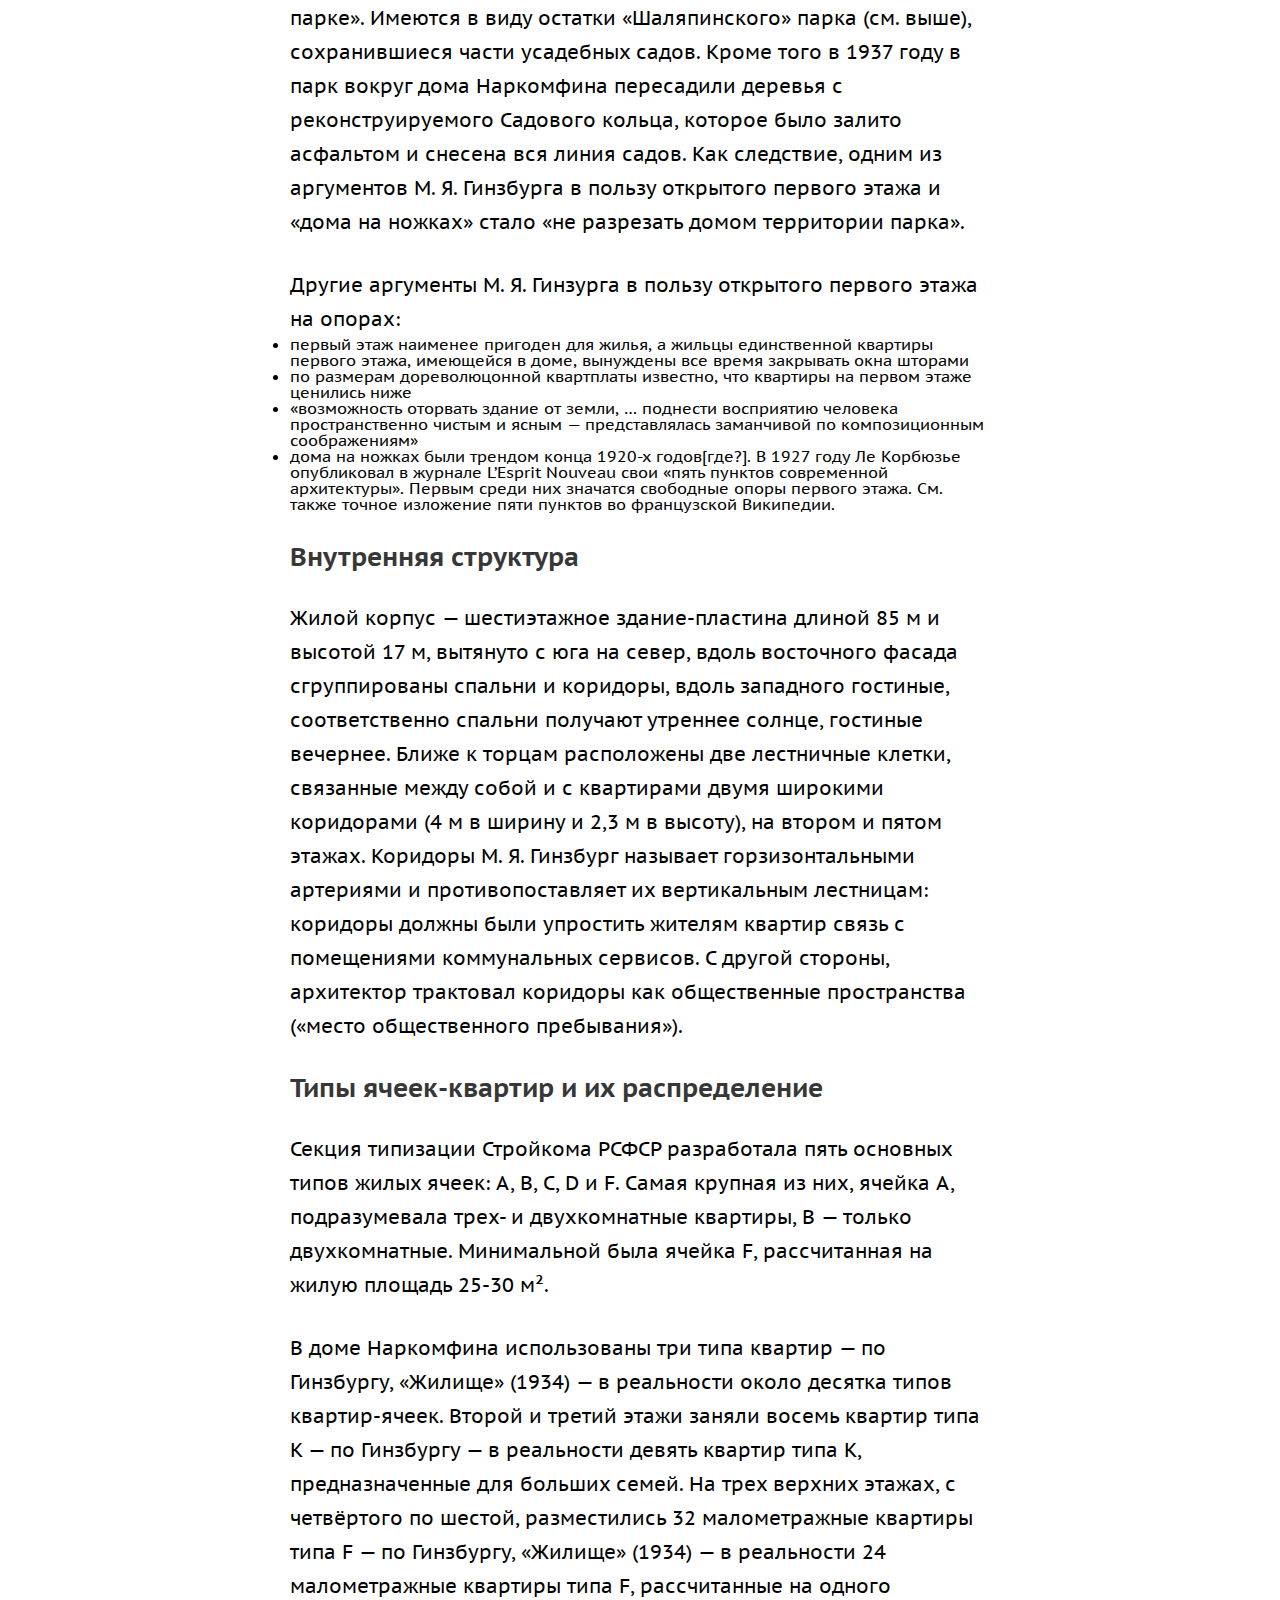
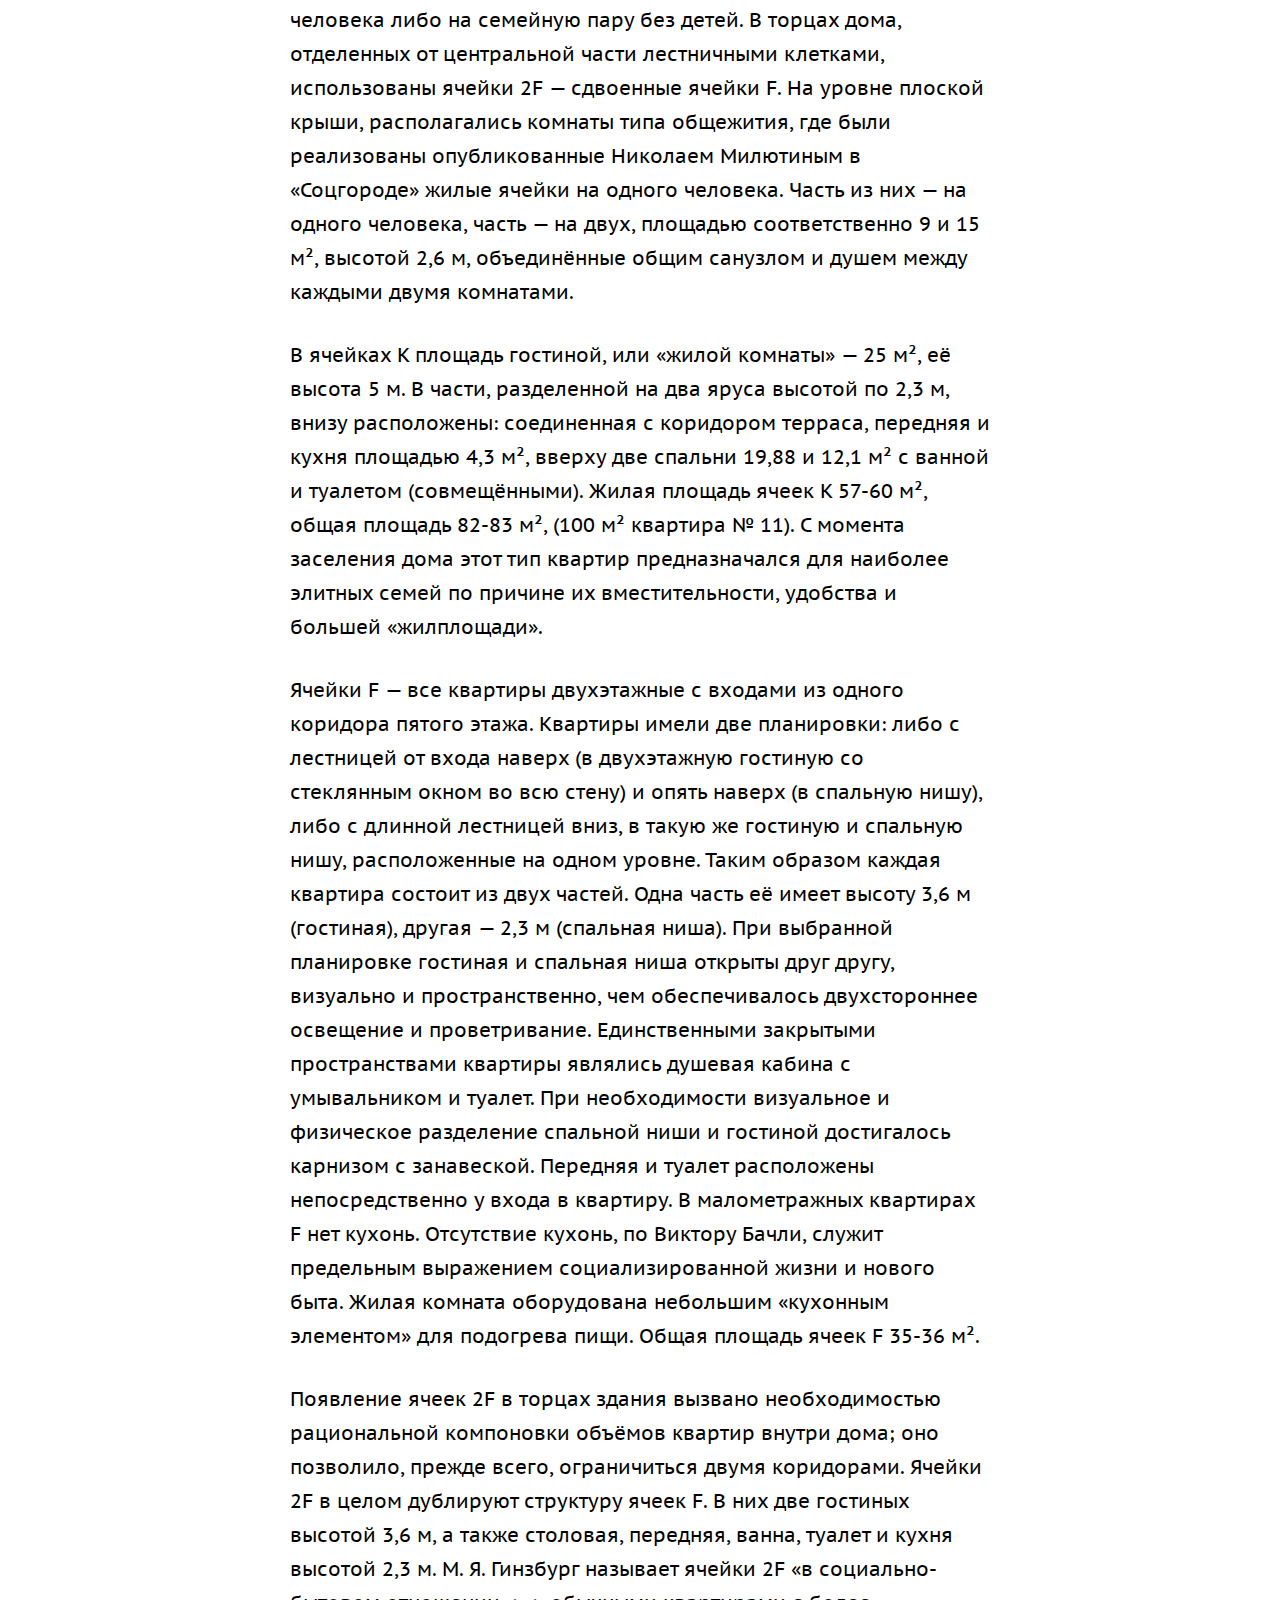
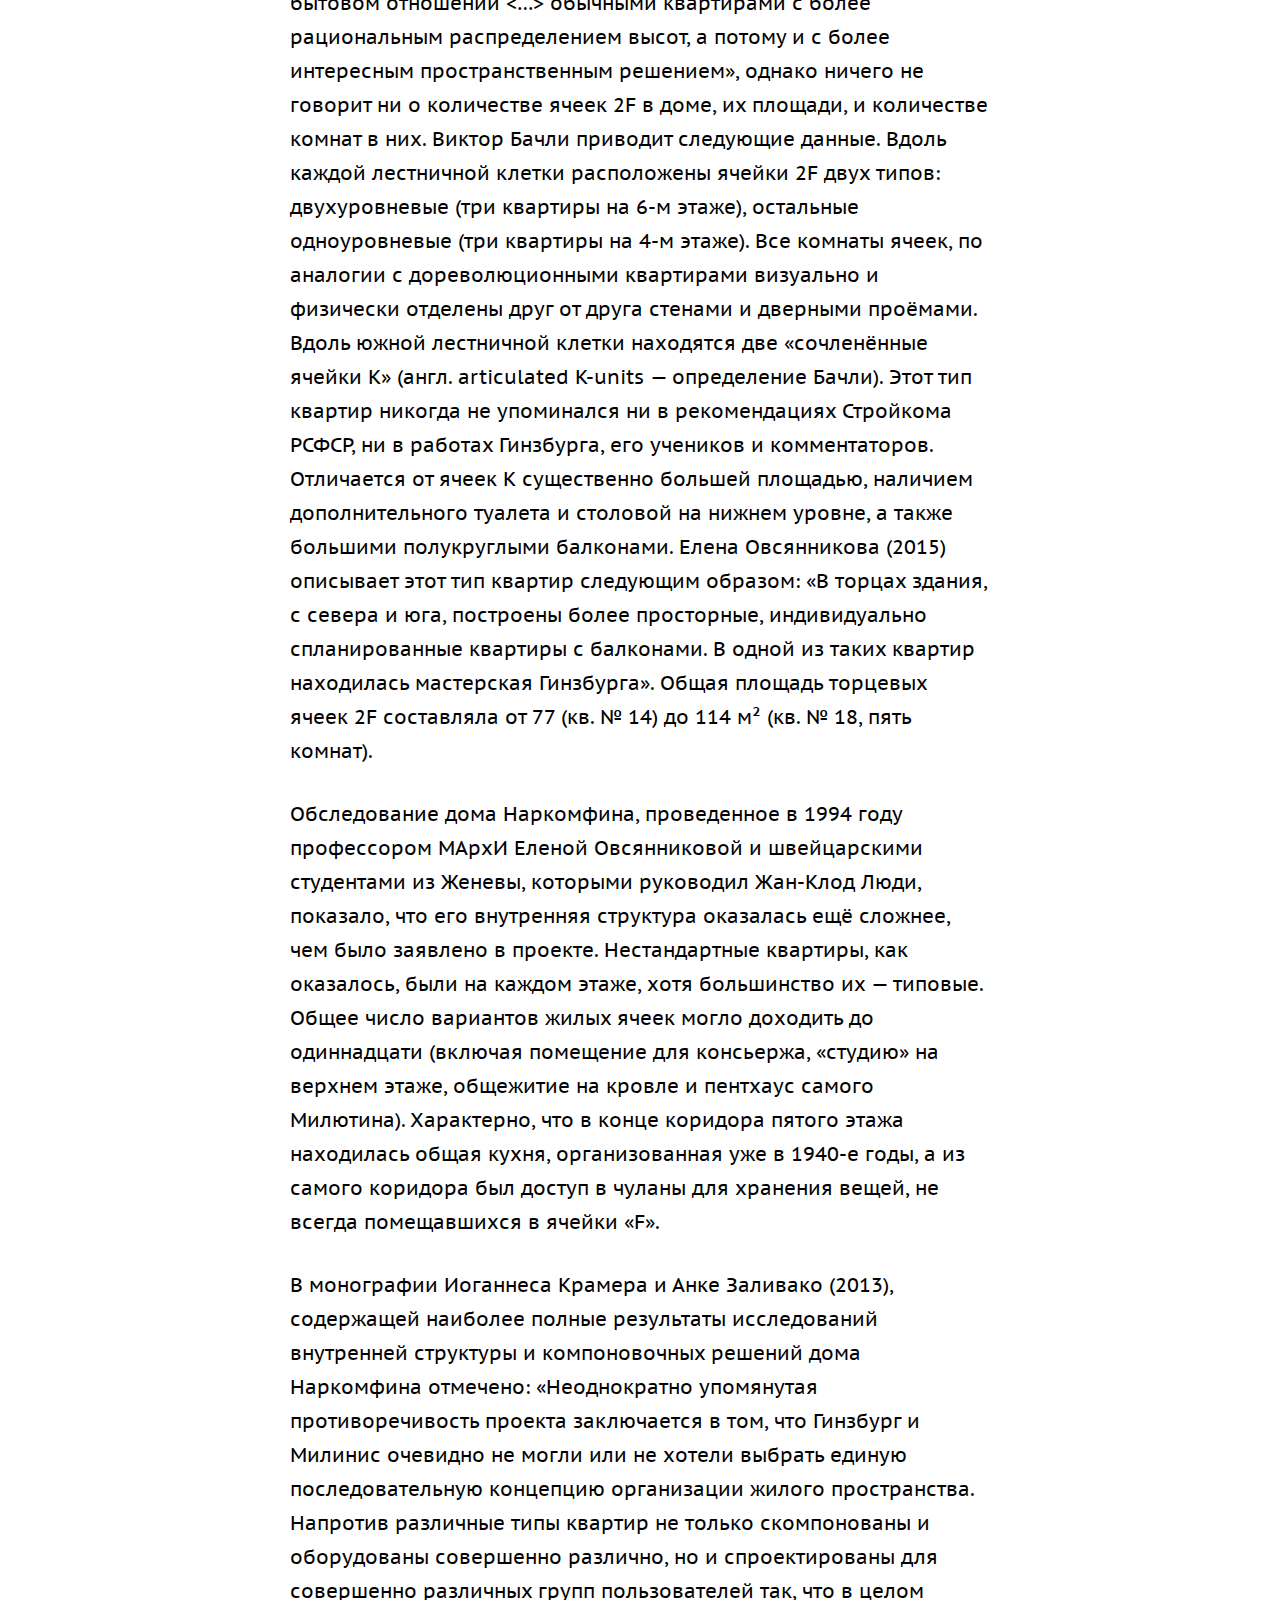
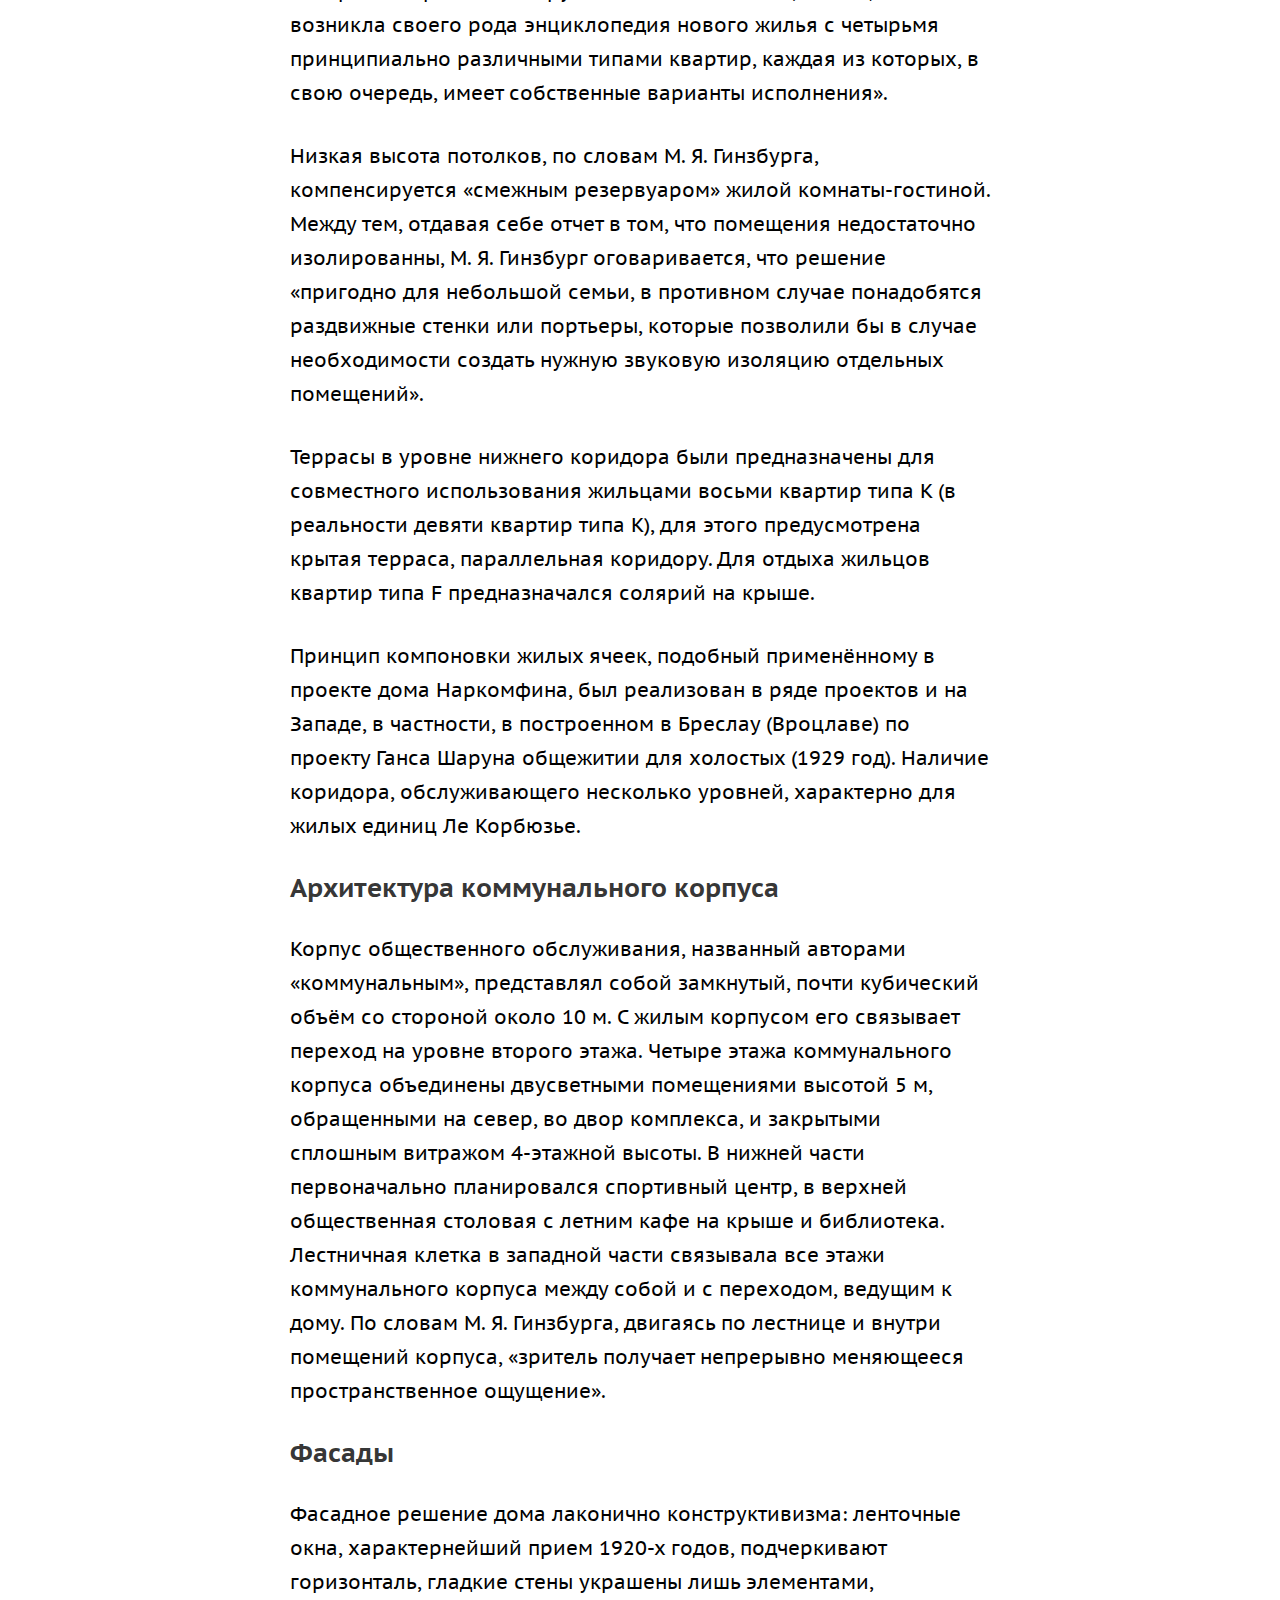
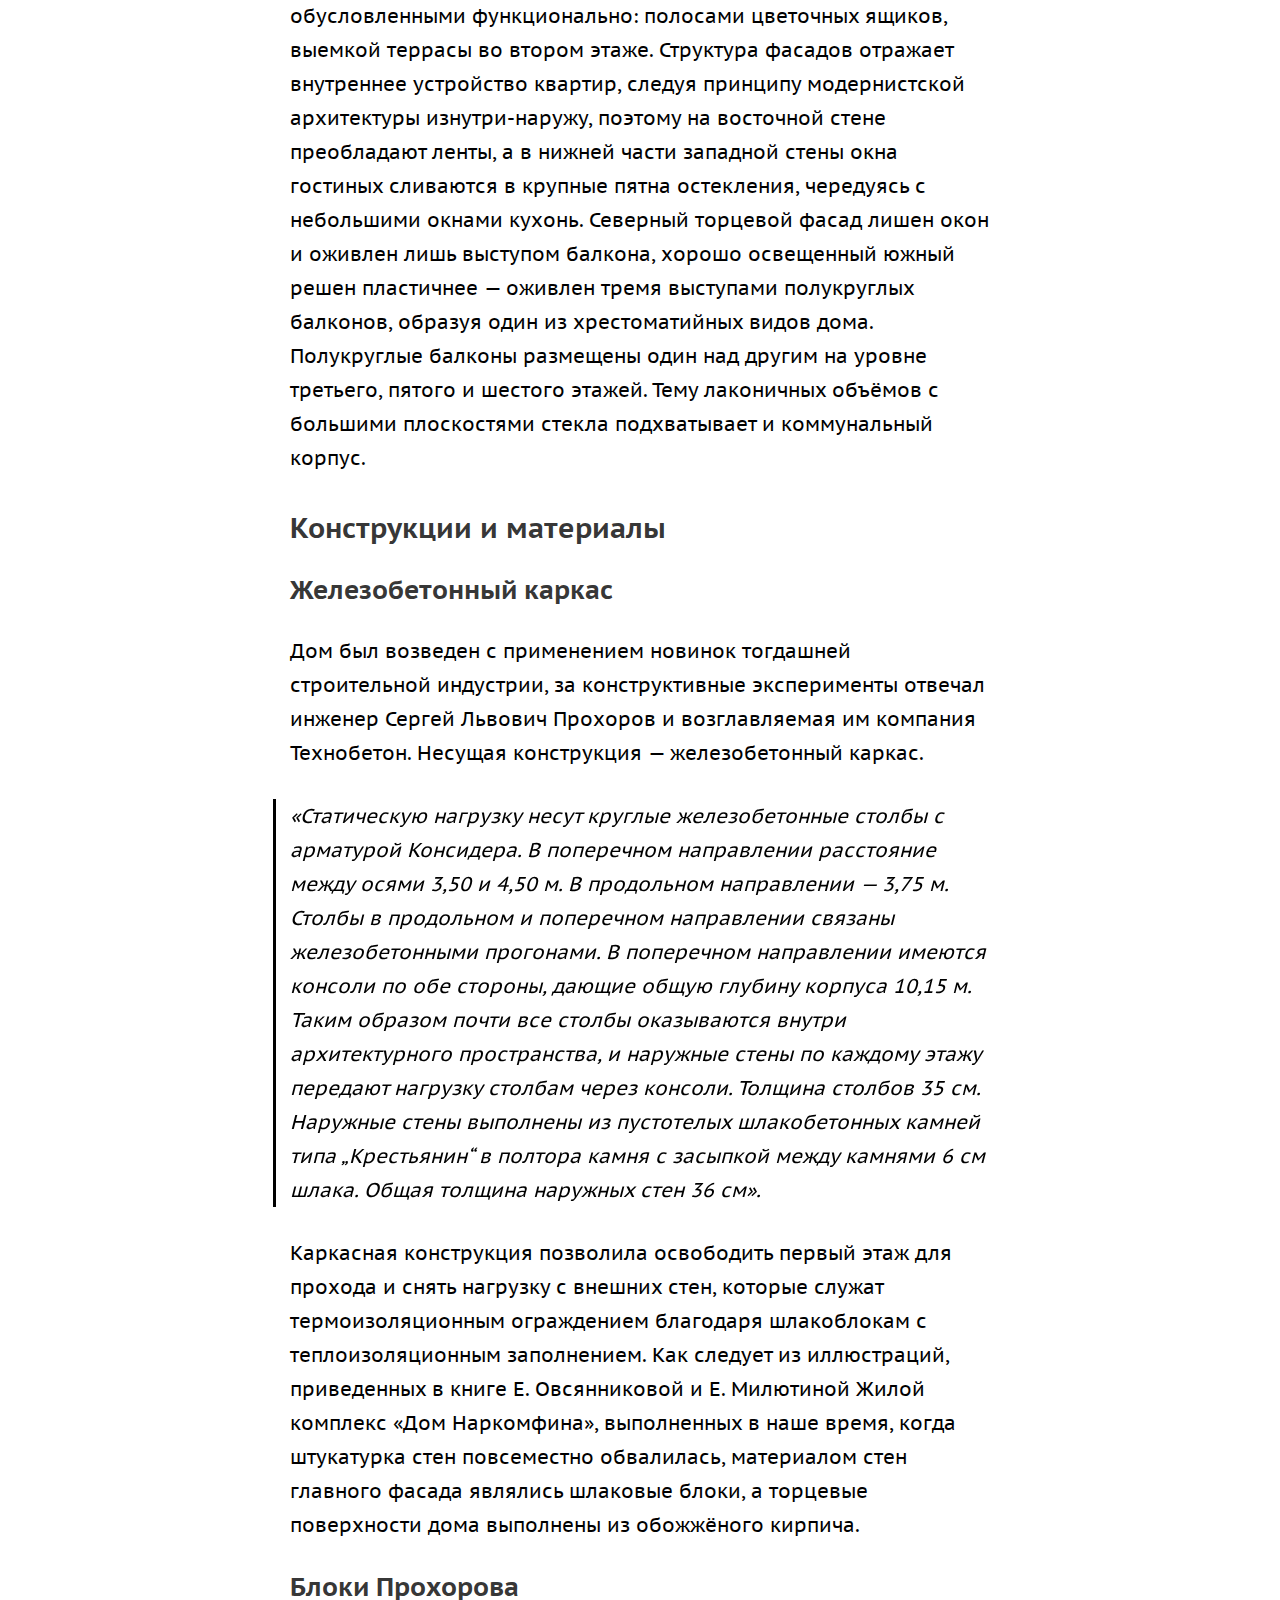
==== commit 7be635a7: "Update index.html" ====
--- a/index.html
+++ b/index.html
@@ -5,6 +5,8 @@
     <link rel="stylesheet" href="stylesheets/style.css">
     <!-- <link href="https://fonts.googleapis.com/css2?family=PT+Sans+Caption:wght@400;700&display=swap" rel="stylesheet"> -->
     <script src="javascripts/jquery-3.5.1.js" charset="utf-8"></script>
+    <link rel="icon" type="image/x-icon" href="http://example.com/favicon.ico" />
+    <link rel="icon" type="image/png" href="http://example.com/favicon.png" />
     <title>Статья Дом Наркомфина</title>
     <script type="text/javascript">
     $(function() {
@@ -12,7 +14,7 @@
 		    $(this).on('click', function(e) {
 			    e.preventDefault();
 			    var scrollTo = $(this).attr('href');
-			    var whitespace = scrollTo == '#s1' ? 150 : 30;
+			    var whitespace = scrollTo == '#s1' ? 120 : 30;
 			    $('html,body').animate({
 				    scrollTop: $(scrollTo).offset().top - whitespace
 			    }, 1000);
@@ -28,7 +30,7 @@
       <a href="about.html">О проекте</a>
     </div>
     <nav class="sidebar">
-      <p><a href="#s1">Дом Наркомфина</a></p>
+      <p><a href="#s1">Дом наркомфина</a></p>
       <ul>
         <li><a href="#s2">История создания</a></li>
             <ul>
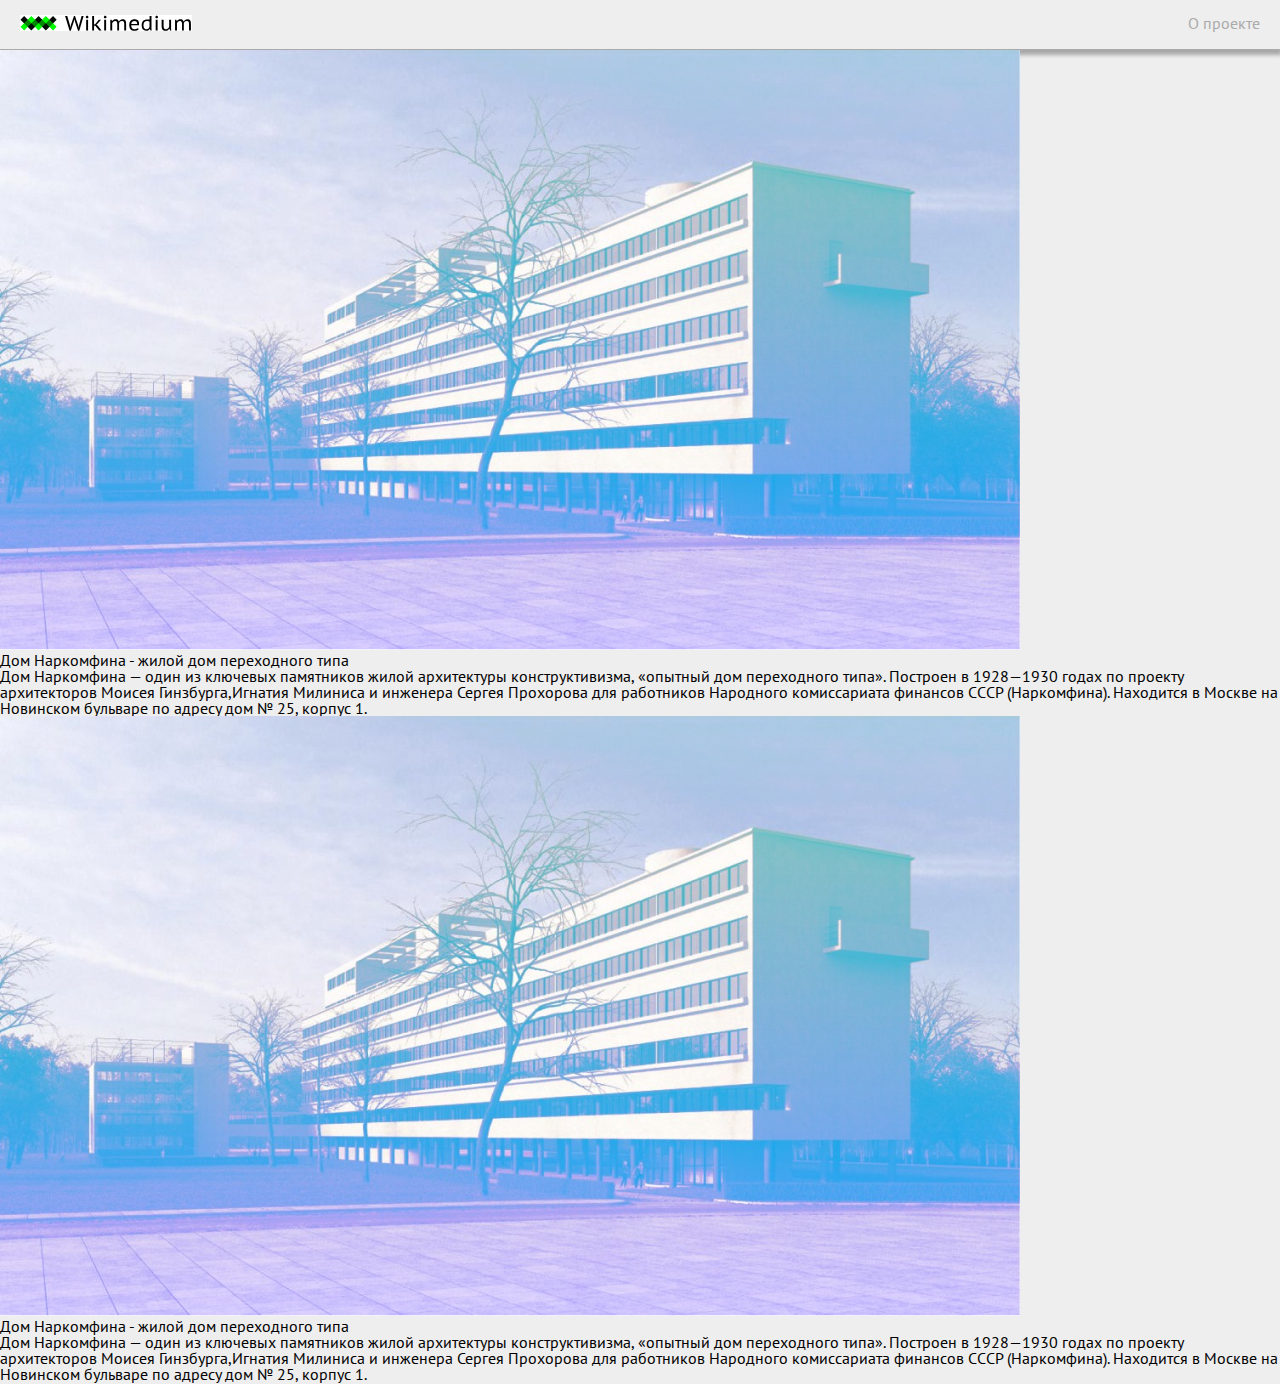
==== commit f5145583: "Update index.html" ====
--- a/index.html
+++ b/index.html
@@ -3,385 +3,34 @@
   <head>
     <meta charset="utf-8">
     <link rel="stylesheet" href="stylesheets/style.css">
-    <!-- <link href="https://fonts.googleapis.com/css2?family=PT+Sans+Caption:wght@400;700&display=swap" rel="stylesheet"> -->
-    <script src="javascripts/jquery-3.5.1.js" charset="utf-8"></script>
-    <link rel="icon" type="image/x-icon" href="http://example.com/favicon.ico" />
-    <link rel="icon" type="image/png" href="http://example.com/favicon.png" />
-    <title>Статья Дом Наркомфина</title>
-    <script type="text/javascript">
-    $(function() {
-	    $('.sidebar a').each(function() {
-		    $(this).on('click', function(e) {
-			    e.preventDefault();
-			    var scrollTo = $(this).attr('href');
-			    var whitespace = scrollTo == '#s1' ? 120 : 30;
-			    $('html,body').animate({
-				    scrollTop: $(scrollTo).offset().top - whitespace
-			    }, 1000);
-		    });
-    	});
-    });
-    </script>
+    <meta name="viewport" content="width=device-width">
+    <meta property="" content="">
+    <meta property="" content="">
+    <link rel="icon" type="image/x-icon" href="images/favicon.ico" />
+    <link rel="icon" type="image/png" href="images/favicon.png" />
+    <title>Wikimedium</title>
+    <style media="screen">
+      body {
+        background: #eee;
+      }
+    </style>
   </head>
-
   <body>
     <div class="menubar">
       <a href="index.html"><img src="images/logo.svg" alt=""></a>
       <a href="about.html">О проекте</a>
     </div>
-    <nav class="sidebar">
-      <p><a href="#s1">Дом наркомфина</a></p>
-      <ul>
-        <li><a href="#s2">История создания</a></li>
-            <ul>
-              <li><a href="#s3">Идеология</a></li>
-            </ul>
-        <li><a href="#s4">Участок</a></li>
-        <li><a href="#s5">Архитектура</a></li>
-            <ul>
-              <li><a href="#s6">Состав жилого комплекса</a></li>
-              <li><a href="#s7">Пространственная организация комплекса</a></li>
-              <li><a href="#s8">Архитектура жилого дома</a></li>
-                  <ul>
-                    <li><a href="#s9">Парк и открытый первый этаж</a></li>
-                    <li><a href="#s10">Внутренняя структура</a></li>
-                    <li><a href="#s11">Типы ячеек-квартир и их распределение</a></li>
-                    <li><a href="#s12">Архитектура коммунального корпуса</a></li>
-                    <li><a href="#s13">Фасады</a></li>
-                  </ul>
-              <li><a href="#s14">Конструкции и материалы</a></li>
-                  <ul>
-                    <li><a href="#s15">Железобетонный каркас</a></li>
-                    <li><a href="#s16">Блоки Прохорова</a></li>
-                    <li><a href="#s17">Другие экспериментальные материалы</a></li>
-                  </ul>
-              <li><a href="#s18">Интерьеры</a></li>
-                  <ul>
-                    <li><a href="#s19">Освещение</a></li>
-                    <li><a href="#s20">Сдвижные окна</a></li>
-                    <li><a href="#s21">Цвет</a></li>
-                  </ul>
-            </ul>
-        <li><a href="#s22">Критика проекта</a></li>
-            <ul>
-              <li><a href="#s23">С технической стороны</a></li>
-              <li><a href="#s24">С бытовой стороны</a></li>
-            </ul>
-        <li><a href="#s25">История эксплуатации и проект реставрации</a></li>
-            <ul>
-              <li><a href="#s26">Развитие городского окружения</a></li>
-              <li><a href="#s27">Перестройки</a></li>
-              <li><a href="#s28">Причины ветхости дома</a></li>
-              <li><a href="#s29">Новейшая история дома и реставрация</a></li>
-            </ul>
-        <li><a href="#s30">Значение проекта в исторической перспективе</a></li>
-        <li><a href="#s31">Реальная жизнь в доме Наркомфина</a></li>
-            <ul>
-              <li><a href="#s32">Известные жители</a></li>
-            </ul>
-      </ul>
-    </nav>
-
-    <article>
-      <h1 id="s1">Дом Наркомфина</h1>
-      <!-- <hr> -->
-
-      <p><strong>Дом Наркомфина</strong> — один из ключевых памятников жилой архитектуры <a href="https://ru.wikipedia.org/wiki/%D0%9A%D0%BE%D0%BD%D1%81%D1%82%D1%80%D1%83%D0%BA%D1%82%D0%B8%D0%B2%D0%B8%D0%B7%D0%BC_(%D0%B8%D1%81%D0%BA%D1%83%D1%81%D1%81%D1%82%D0%B2%D0%BE)">конструктивизма</a>, «опытный дом переходного типа». Построен в 1928—1930 годах по проекту архитекторов Моисея Гинзбурга, Игнатия Милиниса и инженера Сергея Прохорова для работников Народного комиссариата финансов СССР (Наркомфина). Находится в Москве по адресу: Новинский бульвар, дом 25, корпус 1.</p>
-      <p>Долгое время находился в аварийном состоянии, был трижды включен в список «100 главных зданий мира, которым грозит уничтожение». В 2017 году началась реставрация по проекту мастерской Алексея Гинзбурга, внука М. Я. Гинзбурга.</p>
-
+    <div class="index_item">
       <img src="images/narkomfin.jpg" alt="">
-
-      <!-- <p><strong>Содегжание</strong></p>
-      <ol>
-        <li>История создания</li>
-            <ul style="list-style-type:none;">
-              <li>1.1 Идеология</li>
-            </ul>
-        <li>Участок</li>
-        <li>Архитектура</li>
-            <ul style="list-style-type:none;">
-              <li>3.1 Состав жилого комплекса</li>
-              <li>3.2 Пространственная организация комплекса</li>
-              <li>3.3 Архитектура жилого дома</li>
-                  <ul style="list-style-type:none;">
-                    <li>3.3.1 Парк и открытый первый этаж</li>
-                    <li>3.3.2 Внутренняя структура</li>
-                    <li>3.3.3 Типы ячеек-квартир и их распределение</li>
-                    <li>3.3.4 Архитектура коммунального корпуса</li>
-                    <li>3.3.5 Фасады</li>
-                  </ul>
-              <li>3.4 Конструкции и материалы</li>
-                  <ul style="list-style-type:none;">
-                    <li>3.4.1 Железобетонный каркас</li>
-                    <li>3.4.2 Блоки Прохорова</li>
-                    <li>3.4.3 Другие экспериментальные материалы</li>
-                  </ul>
-              <li>3.5 Интерьеры</li>
-                  <ul style="list-style-type:none;">
-                    <li>3.5.1 Освещение</li>
-                    <li>3.5.2 Сдвижные окна</li>
-                    <li>3.5.3 Цвет</li>
-                  </ul>
-            </ul>
-        <li>Критика проекта</li>
-            <ul style="list-style-type:none;">
-              <li>4.1 С технической стороны</li>
-              <li>4.2 С бытовой стороны</li>
-            </ul>
-        <li>История эксплуатации и проект реставрации</li>
-            <ul style="list-style-type:none;">
-              <li>5.1 Развитие городского окружения</li>
-              <li>5.2 Перестройки</li>
-              <li>5.3 Причины ветхости дома</li>
-              <li>5.4 Новейшая история дома и реставрация</li>
-            </ul>
-        <li>Значение проекта в исторической перспективе</li>
-        <li>Реальная жизнь в доме Наркомфина</li>
-            <ul style="list-style-type:none;">
-              <li>7.1 Известные жители</li>
-            </ul>
-        <li>См. также</li>
-        <li>Примечания</li>
-            <ul style="list-style-type:none;">
-              <li>9.1 Сноски</li>
-              <li>9.2 Источники</li>
-            </ul>
-        <li>Литература</li>
-        <li>Ссылки</li>
-      </ol> -->
-
-          <h2 id="s2">История создания</h2>
-          <!-- <hr> -->
-              <p>Дом Наркомфина, или 2-й дом Совнаркома РСФСР, стал одним из экспериментальных домов, построенных по результатам теоретических исследований Секции типизации Стройкома РСФСР, работавшей в 1928—1929 годы под руководством М. Я. Гинзбурга. Работе секции предшествовал конкурс на «эскизный проект жилого дома трудящихся», проведенный журналом «Современная архитектура» (Гинзбург подал на конкурс проект «Коммунального дома А-1»), выставка проектов конкурса в 1927 году, и строительство дома Госстраха на Малой Бронной (1926—1927, М. Я. Гинзбург и В. Н. Владимиров). И журнал, и конкурс, и работа Секции типизации были проектами ОСА (Объединения современных архитекторов).</p>
-              <p>Работа Секции типизации, подробно описанная М. Я. Гинзбургом в книге «Жилище», началась с анализа типологии "дореволюционного «доходного дома» и состояла в достижении максимально эффективных параметров использования объёма жилого пространства при сохранении его комфортности. Было разработано несколько типов квартир-ячеек, названных буквами от A до F. Результаты исследования секции М. Я. Гинзбург доложил на пленуме Стройкома РСФСР, где было принято постановление, рекомендовавшее несколько жилых ячеек к массовому строительству, а остальные — к опытно-показательному, начиная с 1928 года. Согласно этому постановлению было построено шесть «экспериментальных коммунальных домов переходного типа» в Москве, Свердловске и Саратове, причем в строительстве трех из них участвовал сам М. Я. Гинзбург. С. О. Хан-Магомедов называет дом Наркомата финансов самым интересным из этих шести домов.</p>
-              <p>Определённую роль в формулировании и решении проблемы создания жилого дома нового типа на примере дома Наркомата финансов сыграл Николай Милютин, известный как автор схем социалистического расселения и градостроительных концепций соцгорода, который в указанные годы (1924—1929) исполнял обязанности наркома финансов РСФСР и выступал в качестве заказчика жилого комплекса. По теории Милютина, отражавшей правительственную установку, «значительное повышение жизненного уровня рабочих и развитие обобществлённых форм обслуживания бытовых нужд трудящихся (общественное питание, ясли, детские сады, клубы и т. п.) постепенно уничтожают значение семьи как хозяйственного соединения. Этот процесс неизбежно приведёт, в конечном счёте, к полной переделке семейных форм общежития. <…> Задача раскрепощения женщины от мелкого домашнего хозяйства и вовлечение её в произодство заставляет нас ставить вопрос о всемерном содействии этому процессу». Задача реализации этих принципов и была поставлена перед авторами проекта. Согласно Екатерине Милютиной, это был дом «нового быта».</p>
-              <p>Сметная стоимость строительства составила 10 млн рублей. Строительство жилого корпуса осуществлялось под наблюдением комиссии, возглавляемой Н. А. Милютиным. Коммунальный корпус и корпус прачечной строились без утвержденных чертежей.</p>
-
-              <h3 id="s3">Идеология</h3>
-                  <p>Идеи, связанные с планировочной и объемной структурой, также как и с функциональным наполнением дома, изложены в книге М. Я. Гинзбурга «Жилище», где работе Секции типизации посвящена одна глава, а дому Наркомфина — три главы; идеология дома также была озвучена М. Я. Гинзбургом на пленуме Стройкома. Согласно М. Я. Гинзбургу, анализ типов жилья в доходном доме показывает, что его «экономический эффект» был более высоким, чем «массовое жилищное строительство Москвы первых лет после революции» (т. н. моссоветское строительство).</p>
-                  <p>Работа Секции типизации шла по пути «урезывания и уплотнения обслуживающих площадей» взятой за прототип типологии доходного дома: вначале удалили вторые лестницы и комнаты домработниц, затем оптимизировали коридоры, передние, ванные комнаты и кухни, сохраняя объём и высоту жилых помещений и урезая как площадь, так и высоту подсобных. Приведенные в книге расчеты эффективности использования жилого пространства построены на рассмотрении отношения кубатуры к жилой площади квартир и параметра k (k=W/P, соотношение общей кубатуры здания к полезной площади жилых ячеек). М. Я. Гинзбург ссылается как на расчеты, так и на «опытную работу передовых архитекторов Запада».</p>
-                  <p>Основной акцент архитекторы сделали на встроенную мебель и компактные сантехнические ячейки. Именно отсюда берёт начало практика совмещения ванной комнаты с туалетом, знакомая нескольким поколениям советских людей. «Они пытались сократить лишние движения обитателей квартир, а также считали необходимым предложить им питаться в общественных столовых, мыться в общественных банях, сдавать бельё в механические прачечные, читать и отдыхать в библиотеках и клубах».</p>
-                  <p>Дом Наркомата финансов нередко называют «домом-коммуной», что неверно: автор проекта М. Я. Гинзбург противопоставлял свой «дом переходного типа» (от «буржуазного» дома к «социалистической» коммуне, поскольку в нём не полностью уничтожалась семейная структура, как это предполагалось в домах-коммунах) практике домов-коммун и жестко критиковал последнюю:</p>
-                  <blockquote>
-                    <em>«…конвейер, по которому течет здесь нормированная жизнь, напоминает прусскую казарму <…> Нет нужды доказывать абстрактную утопичность и ошибочную социальную сущность всех этих проектов. <…> Нельзя не заметить во всей этой программе механического процесса увеличения до астрономических размеров молекулярных элементов бытового уклада старой семьи».</em>
-                  </blockquote>
-                  <p>В предложениях секции Стройкома нет ни слова о навязывании фиксированного распорядка дня, практикуемого в домах-коммунах, даже в проектах общежитий, ни об уничтожении традиционного семейного уклада. Цель «способствовать быстрейшему безболезненному переходу к более высоким формам хозяйства» авторами дома Наркомфина также озвучивалась: именно для этого был запланирован развитый коммунальный блок с функциями общественного питания, стирки, уборки и присмотра за детьми — также как и минимальный размер кухонь в квартирах. Между тем М. Я. Гинзбург подчеркивает:</p>
-                  <blockquote>
-                    <em>«мы сочли совершенно необходимым создание ряда моментов, стимулирующих переход на более высокую форму социально-бытового уклада, но не декретирующих этот переход»[Комм. 1].</em>
-                  </blockquote>
-                  <p>Рассматривая дом Наркомфина как опытный, М. Я. Гинзбург не считал его типовым и настаивал на том, что создание типовых проектов жилых домов — путь неправильный, ведущий к «однообразию жилой застройки». Гинзбург считал важной «максимальную гибкость» стандартов и разработку таких стандартных элементов, «которые можно было бы всячески комбинировать <…> варьировать типы жилья, используя одни и те же стандартные элементы».</p>
-
-          <h2 id="s4">Участок</h2>
-          <!-- <hr> -->
-              <p>Под строительство дома для работников Наркомата финансов в апреле 1929 года была отведена территория двух усадеб, выходивших на Новинский бульвар — так называемый «Шаляпинский» парк, зелёное пространство за рядом домов XIX в. вдоль Садового кольца, в одном из которых в 1910—1922 годы жил Ф. И. Шаляпин. Территория полого спускается к Пресненскому пруду, который к 1925 году был забран на этом отрезке в трубу. Планы застройки предусматривали полный снос существующих домов и дворов, включая флигели и двор дома Шаляпина, но в итоге ни одно строение при строительстве дома Наркомфина не снесли. Под домом течет река Синичка, заключенная в трубу.</p>
-
-          <h2 id="s5">Архитектура</h2>
-          <!-- <hr> -->
-
-              <h3 id="s6">Состав жилого комплекса</h3>
-                  <p>В проектной документации дом именовался 2-м домом СНК. Согласно проекту, комплекс должен был состоять из четырёх корпусов:</p>
-
-                  <ol>
-                    <li>жилого, на 50 семей и приблизительно 200 человек. Построен.</li>
-                    <li>коммунального, соединенного с жилым теплым навесным переходом: с кухней, двумя столовыми — крытой внутри и летней на крыше, а также спортзалом и библиотекой. Построен, кухня работала в 1930-е годы, продавая еду на вынос. Столовая не заработала.</li>
-                    <li>отдельное здание детского сада с яслями планировалось на прямоугольной площадке между домом и коммунальным корпусом. Не реализовано. К 1934 году детский сад разместился в коммунальном корпусе, в помещениях столовой. Просуществовал до 1941 года.</li>
-                    <li>«служебный двор», включающий механическую прачечную, сушилку и гараж, был обращен к Новинскому бульвару. Реализован, прачечная функционировала (обслуживала жильцов в 1930-е годы).</li>
-                  </ol>
-
-                  <p>Также планировалось, что рядом с домом Наркомфина будет построен второй жилой дом с большими квартирами — ячейками типа К или D. Не реализован.</p>
-
-              <h3 id="s7">Пространственная организация комплекса</h3>
-                  <p>Три основных объёма: жилого дома, коммунального корпуса и непостроенного детского сада, планировались как ритмически сбалансированный ансамбль разновеликих построек. Их уравновешивал корпус прачечной, перед которым со стороны Новинского бульвара планировалась организация квадратной площадки, композиционно связывающей этот корпус с городом. Жилой дом и корпус прачечной были частично подняты на колоннах, что освобождало пространство первого этажа (высотой 2,5 м) для прохода. По замыслу архитекторов, пройдя под корпусом прачечной через «парадный двор» перед входом с Новинского бульвара, по диагональной аллее можно было попасть в общественную зону комплекса или по другой аллее через жилой корпус в уровне открытого первого этажа — в парк за домом, где была организована своеобразная видовая площадка.</p>
-
-              <h3 id="s8">Архитектура жилого дома</h3>
-                  <p>Архитектура жилого корпуса была для конца 1920-х годов необычна и впечатляюща, особенно если учесть его старомосковское окружение[Комм. 2]. Жители ближайших районов прозвали его «домом-кораблем» («домом-пароходом» по Е. Милютиной) — впрочем, данный эпитет применяется ко многим модернистским зданиям. Авторам проекта Гинзбургу и Милинису удалось скомпоновать жилые ячейки в единый корпус настолько необычно, что это заинтересовало даже самого Ле Корбюзье, побывавшего в Доме Наркомфина и посетившего лично квартиру Николая Милютина.</p>
-
-                  <h4 id="s9">Парк и открытый первый этаж</h4>
-                      <p>В пояснительной записке к проекту М. Я. Гинзбург так объясняет появление открытого первого этажа: «Ввиду неровности участка, вызывающего в подобных случаях устройство большой поверхности цоколя, в настоящем случае дом поднят в большей своей части на высоту 2,5 метров на отдельных столбах, что является более экономичным и, кроме того, сохраняет нетронутой площадь парка».</p>
-                      <p>В книге «Жилище» сказано лаконичнее: «Весь дом расположен в парке». Имеются в виду остатки «Шаляпинского» парка (см. выше), сохранившиеся части усадебных садов. Кроме того в 1937 году в парк вокруг дома Наркомфина пересадили деревья с реконструируемого Садового кольца, которое было залито асфальтом и снесена вся линия садов. Как следствие, одним из аргументов М. Я. Гинзбурга в пользу открытого первого этажа и «дома на ножках» стало «не разрезать домом территории парка».</p>
-                      <p>Другие аргументы М. Я. Гинзурга в пользу открытого первого этажа на опорах:</p>
-                      <ol>
-                        <li>первый этаж наименее пригоден для жилья, а жильцы единственной квартиры первого этажа, имеющейся в доме, вынуждены все время закрывать окна шторами</li>
-                        <li>по размерам дореволюцонной квартплаты известно, что квартиры на первом этаже ценились ниже</li>
-                        <li>«возможность оторвать здание от земли, … поднести восприятию человека пространственно чистым и ясным — представлялась заманчивой по композиционным соображениям»</li>
-                        <li>дома на ножках были трендом конца 1920-х годов[где?]. В 1927 году Ле Корбюзье опубликовал в журнале L’Esprit Nouveau свои «пять пунктов современной архитектуры». Первым среди них значатся свободные опоры первого этажа. См. также точное изложение пяти пунктов во французской Википедии.</li>
-                      </ol>
-
-                  <h4 id="s10">Внутренняя структура</h4>
-                      <p>Жилой корпус — шестиэтажное здание-пластина длиной 85 м и высотой 17 м, вытянуто с юга на север, вдоль восточного фасада сгруппированы спальни и коридоры, вдоль западного гостиные, соответственно спальни получают утреннее солнце, гостиные вечернее. Ближе к торцам расположены две лестничные клетки, связанные между собой и с квартирами двумя широкими коридорами (4 м в ширину и 2,3 м в высоту), на втором и пятом этажах. Коридоры М. Я. Гинзбург называет горзизонтальными артериями и противопоставляет их вертикальным лестницам: коридоры должны были упростить жителям квартир связь с помещениями коммунальных сервисов. С другой стороны, архитектор трактовал коридоры как общественные пространства («место общественного пребывания»).</p>
-
-                  <h4 id="s11">Типы ячеек-квартир и их распределение</h4>
-                      <p>Секция типизации Стройкома РСФСР разработала пять основных типов жилых ячеек: A, B, C, D и F. Самая крупная из них, ячейка A, подразумевала трех- и двухкомнатные квартиры, B — только двухкомнатные. Минимальной была ячейка F, рассчитанная на жилую площадь 25-30 м².</p>
-                      <p>В доме Наркомфина использованы три типа квартир — по Гинзбургу, «Жилище» (1934) — в реальности около десятка типов квартир-ячеек. Второй и третий этажи заняли восемь квартир типа K — по Гинзбургу — в реальности девять квартир типа K, предназначенные для больших семей. На трех верхних этажах, с четвёртого по шестой, разместились 32 малометражные квартиры типа F — по Гинзбургу, «Жилище» (1934) — в реальности 24 малометражные квартиры типа F, рассчитанные на одного человека либо на семейную пару без детей. В торцах дома, отделенных от центральной части лестничными клетками, использованы ячейки 2F — сдвоенные ячейки F. На уровне плоской крыши, располагались <strong>комнаты типа общежития</strong>, где были реализованы опубликованные Николаем Милютиным в «Соцгороде» жилые ячейки на одного человека. Часть из них — на одного человека, часть — на двух, площадью соответственно 9 и 15 м², высотой 2,6 м, объединённые общим санузлом и душем между каждыми двумя комнатами.</p>
-                      <p>В <strong>ячейках K</strong> площадь гостиной, или «жилой комнаты» — 25 м², её высота 5 м. В части, разделенной на два яруса высотой по 2,3 м, внизу расположены: соединенная с коридором терраса, передняя и кухня площадью 4,3 м², вверху две спальни 19,88 и 12,1 м² с ванной и туалетом (совмещёнными). Жилая площадь ячеек K 57-60 м², общая площадь 82-83 м², (100 м² квартира № 11). С момента заселения дома этот тип квартир предназначался для наиболее элитных семей по причине их вместительности, удобства и большей «жилплощади».</p>
-                      <p><strong>Ячейки F</strong> — все квартиры двухэтажные с входами из одного коридора пятого этажа. Квартиры имели две планировки: либо с лестницей от входа наверх (в двухэтажную гостиную со стеклянным окном во всю стену) и опять наверх (в спальную нишу), либо с длинной лестницей вниз, в такую же гостиную и спальную нишу, расположенные на одном уровне. Таким образом каждая квартира состоит из двух частей. Одна часть её имеет высоту 3,6 м (гостиная), другая — 2,3 м (спальная ниша). При выбранной планировке гостиная и спальная ниша открыты друг другу, визуально и пространственно, чем обеспечивалось двухстороннее освещение и проветривание. Единственными закрытыми пространствами квартиры являлись душевая кабина с умывальником и туалет. При необходимости визуальное и физическое разделение спальной ниши и гостиной достигалось карнизом с занавеской. Передняя и туалет расположены непосредственно у входа в квартиру. В малометражных квартирах F нет кухонь. Отсутствие кухонь, по Виктору Бачли, служит предельным выражением социализированной жизни и нового быта. Жилая комната оборудована небольшим «кухонным элементом» для подогрева пищи. Общая площадь ячеек F 35-36 м².</p>
-                      <p>Появление <strong>ячеек 2F</strong> в торцах здания вызвано необходимостью рациональной компоновки объёмов квартир внутри дома; оно позволило, прежде всего, ограничиться двумя коридорами. Ячейки 2F в целом дублируют структуру ячеек F. В них две гостиных высотой 3,6 м, а также столовая, передняя, ванна, туалет и кухня высотой 2,3 м. М. Я. Гинзбург называет ячейки 2F «в социально-бытовом отношении <…> обычными квартирами с более рациональным распределением высот, а потому и с более интересным пространственным решением», однако ничего не говорит ни о количестве ячеек 2F в доме, их площади, и количестве комнат в них. Виктор Бачли приводит следующие данные. Вдоль каждой лестничной клетки расположены ячейки 2F двух типов: двухуровневые (три квартиры на 6-м этаже), остальные одноуровневые (три квартиры на 4-м этаже). Все комнаты ячеек, по аналогии с дореволюционными квартирами визуально и физически отделены друг от друга стенами и дверными проёмами. Вдоль южной лестничной клетки находятся две «сочленённые ячейки К» (англ. articulated K-units — определение Бачли). Этот тип квартир никогда не упоминался ни в рекомендациях Стройкома РСФСР, ни в работах Гинзбурга, его учеников и комментаторов. Отличается от ячеек К существенно большей площадью, наличием дополнительного туалета и столовой на нижнем уровне, а также большими полукруглыми балконами. Елена Овсянникова (2015) описывает этот тип квартир следующим образом: «В торцах здания, с севера и юга, построены более просторные, индивидуально спланированные квартиры с балконами. В одной из таких квартир находилась мастерская Гинзбурга». Общая площадь торцевых <strong>ячеек 2F</strong> составляла от 77 (кв. № 14) до 114 м² (кв. № 18, пять комнат).</p>
-                      <p>Обследование дома Наркомфина, проведенное в 1994 году профессором МАрхИ Еленой Овсянниковой и швейцарскими студентами из Женевы, которыми руководил Жан-Клод Люди, показало, что его внутренняя структура оказалась ещё сложнее, чем было заявлено в проекте. Нестандартные квартиры, как оказалось, были на каждом этаже, хотя большинство их — типовые. Общее число вариантов жилых ячеек могло доходить до одиннадцати (включая помещение для консьержа, «студию» на верхнем этаже, общежитие на кровле и пентхаус самого Милютина). Характерно, что в конце коридора пятого этажа находилась общая кухня, организованная уже в 1940-е годы, а из самого коридора был доступ в чуланы для хранения вещей, не всегда помещавшихся в ячейки «F».</p>
-                      <p>В монографии Иоганнеса Крамера и Анке Заливако (2013), содержащей наиболее полные результаты исследований внутренней структуры и компоновочных решений дома Наркомфина отмечено: «Неоднократно упомянутая противоречивость проекта заключается в том, что Гинзбург и Милинис очевидно не могли или не хотели выбрать единую последовательную концепцию организации жилого пространства. Напротив различные типы квартир не только скомпонованы и оборудованы совершенно различно, но и спроектированы для совершенно различных групп пользователей так, что в целом возникла своего рода энциклопедия нового жилья с четырьмя принципиально различными типами квартир, каждая из которых, в свою очередь, имеет собственные варианты исполнения».</p>
-                      <p>Низкая высота потолков, по словам М. Я. Гинзбурга, компенсируется «смежным резервуаром» жилой комнаты-гостиной. Между тем, отдавая себе отчет в том, что помещения недостаточно изолированны, М. Я. Гинзбург оговаривается, что решение «пригодно для небольшой семьи, в противном случае понадобятся раздвижные стенки или портьеры, которые позволили бы в случае необходимости создать нужную звуковую изоляцию отдельных помещений».</p>
-                      <p>Террасы в уровне нижнего коридора были предназначены для совместного использования жильцами восьми квартир типа K (в реальности девяти квартир типа К), для этого предусмотрена крытая терраса, параллельная коридору. Для отдыха жильцов квартир типа F предназначался солярий на крыше.</p>
-                      <p>Принцип компоновки жилых ячеек, подобный применённому в проекте дома Наркомфина, был реализован в ряде проектов и на Западе, в частности, в построенном в Бреслау (Вроцлаве) по проекту Ганса Шаруна общежитии для холостых (1929 год). Наличие коридора, обслуживающего несколько уровней, характерно для жилых единиц Ле Корбюзье.</p>
-
-                  <h4 id="s12">Архитектура коммунального корпуса</h4>
-                      <p>Корпус общественного обслуживания, названный авторами «коммунальным», представлял собой замкнутый, почти кубический объём со стороной около 10 м. С жилым корпусом его связывает переход на уровне второго этажа. Четыре этажа коммунального корпуса объединены двусветными помещениями высотой 5 м, обращенными на север, во двор комплекса, и закрытыми сплошным витражом 4-этажной высоты. В нижней части первоначально планировался спортивный центр, в верхней общественная столовая с летним кафе на крыше и библиотека. Лестничная клетка в западной части связывала все этажи коммунального корпуса между собой и с переходом, ведущим к дому. По словам М. Я. Гинзбурга, двигаясь по лестнице и внутри помещений корпуса, «зритель получает непрерывно меняющееся пространственное ощущение».</p>
-
-                  <h4 id="s13">Фасады</h4>
-                      <p>Фасадное решение дома лаконично конструктивизма: ленточные окна, характернейший прием 1920-х годов, подчеркивают горизонталь, гладкие стены украшены лишь элементами, обусловленными функционально: полосами цветочных ящиков, выемкой террасы во втором этаже. Структура фасадов отражает внутреннее устройство квартир, следуя принципу модернистской архитектуры изнутри-наружу, поэтому на восточной стене преобладают ленты, а в нижней части западной стены окна гостиных сливаются в крупные пятна остекления, чередуясь с небольшими окнами кухонь. Северный торцевой фасад лишен окон и оживлен лишь выступом балкона, хорошо освещенный южный решен пластичнее — оживлен тремя выступами полукруглых балконов, образуя один из хрестоматийных видов дома. Полукруглые балконы размещены один над другим на уровне третьего, пятого и шестого этажей. Тему лаконичных объёмов с большими плоскостями стекла подхватывает и коммунальный корпус.</p>
-
-              <h3 id="s14">Конструкции и материалы</h3>
-
-                  <h4 id="s15">Железобетонный каркас</h4>
-                      <p>Дом был возведен с применением новинок тогдашней строительной индустрии, за конструктивные эксперименты отвечал инженер Сергей Львович Прохоров и возглавляемая им компания Технобетон. Несущая конструкция — железобетонный каркас.</p>
-                      <blockquote>
-                        <em>«Статическую нагрузку несут круглые железобетонные столбы с арматурой Консидера. В поперечном направлении расстояние между осями 3,50 и 4,50 м. В продольном направлении — 3,75 м. Столбы в продольном и поперечном направлении связаны железобетонными прогонами. В поперечном направлении имеются консоли по обе стороны, дающие общую глубину корпуса 10,15 м. Таким образом почти все столбы оказываются внутри архитектурного пространства, и наружные стены по каждому этажу передают нагрузку столбам через консоли. Толщина столбов 35 см. Наружные стены выполнены из пустотелых шлакобетонных камней типа „Крестьянин“ в полтора камня с засыпкой между камнями 6 см шлака. Общая толщина наружных стен 36 см».</em>
-                      </blockquote>
-                      <p>Каркасная конструкция позволила освободить первый этаж для прохода и снять нагрузку с внешних стен, которые служат термоизоляционным ограждением благодаря шлакоблокам с теплоизоляционным заполнением. Как следует из иллюстраций, приведенных в книге Е. Овсянниковой и Е. Милютиной Жилой комплекс «Дом Наркомфина», выполненных в наше время, когда штукатурка стен повсеместно обвалилась, материалом стен главного фасада являлись шлаковые блоки, а торцевые поверхности дома выполнены из обожжёного кирпича.</p>
-
-                  <h4 id="s16">Блоки Прохорова</h4>
-                      <p>Важным нововведением С. Л. Прохорова стало использование блоков «холодного» бетонного камня с двумя крупными отверстиями: для междуэтажных перекрытий и внутри вертикальных стен между квартирами и в ограждении лестничных клеток. Пустоты блоков использовали для прокладки канализационных, водосточных и вентиляционных каналов, размещенных внутри здания, нередко в довольно сложной конфигурации, поскольку требовалось провести все коммуникации между объёмами квартир разной типологии. В составе перекрытий ряды блоков перемежали с армированным бетоном, экономя бетон и даже деревянную опалубку, поскольку в доски не требовалось забивать гвозди:</p>
-                      <blockquote>
-                        <em>«…на расстояниях, равных длине камня, укладывались доски, подпертые деревянными стойками. На доски клались камни со специально оставляемыми промежутками. В промежутки укладывалась арматура, и все перекрытие бетонировалось. Получалась плита (5 см) с балками и промежутками, заполненными бетонными камнями».</em>
-                      </blockquote>
-                      <p>"Холодные" блоки с двумя отверстиями М. Я. Гинзбург называет «обычными для немецкого бетонного строительства» (действительно, они известны, в частности, в практике Баухауса). С. Л. Прохоров организовал производство похожих блоков в крупными отверстиями прямо на стройплощадке дома Наркомфина с использованием станков для производства блоков «Крестьянин», куда подкладывались деревянные вкладыши для изготовления отверстий. Впоследствии они получили название «блоков Прохорова».</p>
-
-                  <h4 id="s17">Другие экспериментальные материалы</h4>
-                      <p>Пол в квартирах был выполнен из 2-сантиметрового двухслойного ксилолита (древесный камень, в основе стружка, типологически материал подобен ДСП). Ксилолит укладывали по бетонной плите основания. Во внутриквартирных перегородках использовался фибролит и блоки «Крестьянин» в 1/2 блока; толщина перегородок 5 см (звукоизоляция в современном понимании в доме Наркомфина отсутствовала; её планируется добавить при реставрации дома в 2017—2019 гг.). Для утепления железобетонных балок в местах их выхода на фасад (то есть достаточно редко) использовался т. н. камышит, теплоизоляционный материал из сухой спрессованной травы.</p>
-                      <p>Плоская гольццементная кровля дома утеплена шлаком и снабжена водостоками, проведенными в теле дома. Технологические решения кровли с теплоизоляцией «торфоплитами» из прессованного торфа и гидроизоляцией битумом следовали схеме, разработанной ведущим германским специалистом по плоским крышам Эрнстом Маем.</p>
-
-              <h3 id="s18">Интерьеры</h3>
-
-                  <h4 id="s19">Освещение</h4>
-                      <p>Архитекторы дома Наркомфина уделяли большое внимание освещенности внутренних пространств. «Лучшей системой», зрительно расширяющей пространство, М. Я. Гинзбург называет «горизонтальную световую ленту, подтянутую к потолку». При этом по словам архитектора «горизонтальная лента дает значительно более равномерную освещенность». Расчеты коснулись и оптимальных отрезков стены выше и ниже окна: в обоих случаях оптимальной названа высота простенка 1 м сверху или снизу. Идеальным же решением признано сплошное остекление, апробированное в доме Наркомфина на примере витража коммунального корпуса.</p>
-
-                  <h4 id="s20">Сдвижные окна</h4>
-                      <p>Одно из нововведений дома Наркомфина окна, скользящие по направляющим, сходные с изобретенными Ле Корбюзье и Пьером Жаннере. Они были доработаны с учётом российского климата. Ленточные окна включали два элемента: подвижные и неподвижные. Неподвижные с железобетонными рамами, подвижные — с дубовыми, скользящими на роликах по направляющему рельсу и прижимающимися к бетону рукояткой с эксцентриком. Места прижима в окне с деревянной рамой были обиты брезентом и войлоком. М. Я. Гинзбург считает ошибкой изготовление неподвижных бетонных рам и называет пять достоинств сдвижных оконных рам:</p>
-                      <ol>
-                        <li>Стандартность</li>
-                        <li>Экономия пространства внутри комнат</li>
-                        <li>Почти герметичный прижим и отсутствие необходимости заклейки в зимнее время</li>
-                        <li>Отсутствие необходимости в форточках, так как раму можно открыть на любое расстояние, начиная от узкой щели</li>
-                        <li>Простота и дешевизна</li>
-                      </ol>
-
-                  <h4 id="s21">Цвет</h4>
-                      <p>Эксперименты с цветом в доме Наркомфина стали продолжением опытов, начатых М. Я. Гинзбургом в архитектурной комнате бывшего МВТУ (сейчас МГТУ им. Н. Э. Баумана) и признанных автором не очень удачными: «длительное пребывание в этой комнате утомляло». Работой по подбору цветовых решений квартир дома Наркомфина руководил художник из Баухауса профессор Хиннерк Шепер. Стены в квартирах не оклеивали обоями, а гладко окрашивали — теплые гаммы колеров для одних квартир и холодные для других. В квартирах теплой гаммы для потолка была выбрана светлая охра, для стен лимонно-желтый. В холодной гамме для потолка использовали голубой оттенок брауншвейг, стены же были голубоватого и зеленоватого оттенков[Комм. 3]. В обоих случаях была выбрана менее интенсивная гамма, чем в опыте с комнатой МВТУ.</p>
-                      <p>«Опыты показали, что теплая гамма пространственно ограничивает объём: холодная же, наоборот, как бы расширяет помещение», — пишет М. Я. Гинзбург. Вывод, сделанный архитекторами из экспериментальной раскраски интерьеров — следует быть чрезвычайно осторожным в выборе цвета, а яркий цвет уместен на потолке, куда мы смотрим не так часто: поэтому основной, более яркий тон в окраске квартир дома Наркомфина применялся именно на потолках.</p>
-                      <p>Цвет также был использован для облегчения навигации: так, расположенные двери верхних и нижних ячеек F были для различения покрашены в чёрный и белый цвет. Потолки лестничных клеток и коридоров также были покрашены в разные цвета: оранжевый, брауншвейг, зелёная земля, кобальт, вермильон, зелёный веронез[источник не указан 369 дней], — помогая жителям сориентироваться, в какой части дома они находятся.</p>
-                      <p>Во всех жилых помещениях полы из дубового паркета (широкий паркет 8 см). В ванных комнатах, по крайней мере, трёхкомнатных квартир до 1960 года сохранялись полы из пробкового дерева, позднее заменены кафельной плиткой. Электропроводка открытого типа — витой провод на фарфоровых изоляторах. Электровыключатели поворотные, как и розетки, также фарфоровые.</p>
-
-          <h2 id="s22">Критика проекта</h2>
-          <!-- <hr> -->
-              <p>Первым критиком здания дома Наркомфина был сам М. Я. Гинзбург — взгляд на историю строительства дома как на эксперимент предполагал его критическую оценку в книге «Жилище», вышедшей в 1934 году.</p>
-              <p>Дому Наркомфина посвящено большое количество публикаций, как в российских, так и в зарубежных источниках. В западных источниках описания дома Наркомфина нередко сопровождаются определениями «утопия» и «утопический» (англ. utopian housing project).[Комм. 4]. В советских публикациях авторы старались избегать такой трактовки, привычно используя лексику типа «эксперимент», «экспериментальный», «переходного типа» и т. п., не акцентируя внимание на его результатах.[Комм. 5].</p>
-
-              <h3 id="s23">С технической стороны</h3>
-                  <p>Объектом критики, в первую очередь со стороны качества использованных строительных материалов, стали несущие стены, так как жилой корпус ни разу не ремонтировали за все почти 90 лет его существования. Штукатурка фасадов осыпалась, а стены из кустарно выполненных цементных и шлаковых блоков, сделанных прямо на стройке, разрушались. Наполнителями в цементном растворе служили разные подручные материалы, в том числе металлургический шлак, солома, камыш.</p>
-                  <p>Каркасная конструкция дома на ножках весьма затруднила устройство в нём вертикальных коммуникаций, не говоря о промерзании нижнего жилого этажа. Канализационные стояки пришлось утеплять и пропускать в нестандартных, специально утолщенных колоннах, что первоначально не учитывалось в эскизном архитектурном решении. Ряд проблем вызвала и плоская кровля и связанные с ней протечки. Исполнение такой кровли требует особой тщательности и качественных материалов, которые в период строительства можно было достать только благодаря инициативе заказчика ранга Милютина. Такая кровля требует постоянного ухода — прочистки загрязненных или замерзших внутренних водостоков, починки покрытия, регулярного сбрасывания снега.</p>
-                  <p>Использованный во внутренней отделке дома «камышит» оказался плохим звукоизолирующим материалом, в частности, в качестве внутренних перегородок между первоначально «спальными комнатами», оказавшихся заселённых различными семьями. По этому поводу было высказано много критических замечаний. К моменту окончания войны вентиляционные шахты оказались забитыми, вытяжная вентиляция повсеместно не работала.</p>
-                  <p>Эксперимент с устройством раздвижных горизонтальных окон «не достиг цели и вызвал нарекания жильцов». Ленточные окна шириной во всю стену не отвечали реалиям московского климата. Места прижима в окне с деревянной рамой были обиты брезентом и войлоком. Через пару десятилетий уплотнения износились, к тому же бетонные рамы стали осыпаться, обнажая металлическую арматуру, сдвижные элементы окон заклинивали и в зимнее время пропускали холодный воздух.</p>
-                  <p>Оборудование квартир не удалось сделать идеальным, ни стилистически, ни функционально. Например, там, где удавалось поставить ванну, то это были громоздкие дореволюционные чугунные изделия, занимавшие слишком много места в габаритах первоначально запланированных душевых кабин. Солидная по площади ванная комната была только в квартире Милютина.</p>
-
-              <h3 id="s24">С бытовой стороны</h3>
-                  <p>С бытовой стороны Дом Наркомфина также вызывал множество нареканий. Основой явилось нарушение заложенного в проекте принципа заселения типовых ячеек (квартир), связанного с тяжелейшим жилищным кризисом в СССР. В Доме Наркомфина в 1940-е…1970-е годы были распространены примеры квартир-коммуналок, когда одной из семей приходилось жить в общей комнате, а другой — в спальне. При этом минимальные размеры кухонь и санузлов приводили к скандалам и, в результате, к резкой критике архитектуры авангарда и системы в целом. По-видимому, благополучными исключениями являлись квартиры бывших наркомов Н. Милютина и Н. Семашко.</p>
-                  <p>Не выдержал Дом Наркомфина и конкуренцию с традиционными в отношении строительных технологий домами, выстроенными по инициативе Моссовета. Если в Доме Наркомфина легкие бетонные блоки разрушались, то толстые и непромерзаемые кирпичные стены домов Моссовета до сих пор отличаются хорошей звукоизоляцией всех помещений и сохраняют микроклимат в квартирах.</p>
-                  <p>В итоге Дом Наркомфина так и не стал «домом-коммуной переходного типа» — к середине 1930-х годов утопические проекты первых лет советской власти сошли на нет, да и сами жильцы отказались от этой идеи.</p>
-                  <p>По словам современного автора «довольно быстро выяснилось, что номенклатурная элита не готова жить по утопическим заветам Гинзбурга». По данным Виктора Бачли, в предвоенные годы почти половина домохозяйств (семей) дома Наркомфина содержали домработницу и не показывали желания социализироваться.</p>
-                  <p>Идущую вдоль нижнего коридора галерею, предназначенную для встреч и общения, быстро превратили в места для сушки белья, позднее в индивидуальные кладовки; терраса с садом на крыше так и не была достроена, а общей столовой почти никто не пользовался. Жильцы с удовольствием покупали в столовой готовые блюда, однако предпочитали забирать их с собой в квартиры, а не питаться вместе[Комм. 6]. В таком виде коммунальный корпус существовал недолго. Через некоторое время общественное питание перестало удовлетворять основную массу жильцов, и кухня стала нерентабельной. Вслед за этим изменилось и назначение двухсветных залов. Они были приспособлены вначале под типографию, а в дальнейшем — под конструкторское бюро.<br>
-                  Успешно функционировали только два коммунальных хозяйственно-бытовых учреждения: прачечная и детский сад (в коммунальном корпусе). Но и они во время войны были закрыты.</p>
-                  <p>Авторы монографии советского периода (1986), посвященной Дому Наркомфина, подводя итоги, писали, что «эксперимент с организацией новых форм ведения социально-бытового хозяйства для начала 1930-х годов был преждевременным и оказался несостоятельным».</p>
-                  <p>Английский историк материальной культуры Виктор Бачли в своей работе 1999 года писал более откровенно, что <em>«утопизм и стремление к реформированию повседневной жизни, положенные в основу проекта дома Наркомфина, впали в немилость практически сразу по его завершении. С началом пятилетки и консолидации власти Сталиным заложенные в проект идеи коллективизма и феминизма были отвергнуты как левацкие и троцкистские»[</em>36].</p>
-
-          <h2 id="s25">История эксплуатации и проект реставрации</h2>
-          <!-- <hr> -->
-
-              <h3 id="s26">Развитие городского окружения</h3>
-                  <p>В 1933—1935 году на территории, первоначально предназначавшейся для детского сада и яслей жилого комплекса (вдоль его южной границы), по проекту архитектора Сергея Леонтовича был построен жилой дом работников Совнаркома (дом 25, корп. 10), композиционно никак не связанный с комплексом. Совет народных комиссаров отдал предпочтение архитектурному проекту Леонтовича, как более отвечающего политической обстановке, и построил украшенное орнаментом здание в стиле сталинского классицизма.</p>
-                  <p>В итоге сохранение усадебных построек по линии Новинского бульвара, а также строительство в границах первоначально отведённого участка ещё одного жилого дома, чужеродного комплексу, не позволило полностью осуществить авторский замысел по организации пространства. К 1934 году комплекс начал утрачивать композиционную целостность. Изменения коснулись парка между жилым и общественным корпусами и прачечной. Были пересажены деревья с Новинского бульвара, что нарушило визуальные связи элементов композиции. Застройка «пространства первого этажа» прачечной исключила возможность прохода через её объём на территорию комплекса. Вместе с тем фото немецкой аэросъёмки 1941 года показывает, что диагональная дорожка парка от прачечной до сочленения обоих корпусов Наркомфина сохранилась.</p>
-                  <p>Не были построены: детский сад и ясли, жилой корпус второй очереди (авторы проекта архитекторы М. Я. Гинзбург и Г. А. Зундблат) и комплекс служебного дворика, объединяющего гараж для жильцов, прачечную, котельную. Сооружена была лишь прачечная, использовавшаяся жильцами лишь в первые годы, а после войны перешедшая в ведомственное подчинение.</p>
-                  <p>К началу 1940-х годов участок вдоль северной границы территории жилого комплекса (за дворовым фасадом корпуса прачечной во всю его длину, и в глубину двора вплоть до дома Наркомфина с его восточной, северной и частично с западной сторон) был выделен под ведомственный гараж СНК РСФСР, позднее Совмина РСФСР, его территория площадью около гектара была покрыта асфальтом, гараж обнесён забором, а парк за домом с видом на Москва-реку был ликвидирован. Гараж просуществовал до 1965 года. В начале 1950-х годов в непосредственной близости от дома Наркомфина была возведена одна из сталинских высоток — жилой дом на Кудринской площади, ставшая архитектурной доминантой Краснопресненского района.</p>
-
-              <h3 id="s27">Перестройки</h3>
-                  <p>С середины 1930-х годов дом № 25, корп. 1 стоял на балансе Совета народных комиссаров, с 1946 года — Совета Министров РСФСР вплоть до начала 1960-х годов. В 1961 году снят с баланса Совета Министров РСФСР и передан в общегородское подчинение (в ЖЭК). Коммунальный блок остался на балансе Совмина РСФСР и выполнял функцию типографии.</p>
-                  <p>В процессе строительства в выходящем на кровлю объёме, предназначенном для вентиляционной камеры, разместилась двухуровневая квартира-«пентхаус» министра финансов Николая Милютина, спроектированная им для своей семьи с согласия М. Гинзбурга[Комм. 7]. Милютин живо интересовался вопросами дизайна интерьера своей квартиры, лично участвовал в подборе колеров для окраски стен.</p>
-                  <p>Поскольку отдельностоящее здание детского сада и яслей не было построено, значительную часть коммунального корпуса отдали под детский сад. Из предусмотренных замыслом общественных функций этого корпуса в 1930-е годы в полную силу заработала только кухня. Столовая работала в пол-силы, поскольку жильцы предпочитали брать обеды на дом. Через некоторое время общественное питание перестало удовлетворять основную массу жильцов, и кухня стала нерентабельной. Вслед за этим изменилось и назначение двухсветных залов. Они были приспособлены вначале под типографию, а в дальнейшем — под конструкторское бюро.<br>
-                  Успешно функционировали только два коммунальных хозяйственно-бытовых учреждения: прачечная и детский сад (в коммунальном корпусе). Но и они во время войны были закрыты.</p>
-                  <p>Идущую вдоль нижнего коридора галерею, предназначенную для встреч и общения, жильцы коммунальных квартир постепенно превратили в индивидуальные кладовки. В 1930-е годы северная торцевая часть галереи второго этажа заложена с образованием дополнительного помещения. В ячейках К — в процессе превращения их в коммунальные[Комм. 8] — парапеты галерей верхних уровней повсеместно были заложены в 1930-е и 1940-е годы, на узких площадках галерей образованы дополнительные кухни, тем самым визуально просторный характер квартир был сильно изуродован. Совмещённые санузлы квартир типов К и 2F повсеместно были переоборудованы в раздельные установкой дополнительных перегородок за счёт уменьшении площади ванных комнат.</p>
-                  <p>К началу 1990-х годов из двадцати четырёх ячеек F охранили оригинальную планировку лишь четыре ячейки-квартиры, в которых дифференциация пространства обеспечивалась занавесками — практика, отвечавшая первоначальным замыслам архитекторов. В остальных квартирах этого типа была выполнена сегментация объёма посредством возведения стены с дверью, чем обеспечивалось создание полностью изолированной спальной комнаты.</p>
-                  <p>Терраса с садом на крыше так и не была достроена, хотя при исследованиях 2017 года на кровле обнаружили всю необходимую инфраструктуру для озеленения[какую?].</p>
-                  <p>К 1936 году ввиду острого дефицита жилья пролёты между столбами-опорами первого этажа были застроены, здесь были размещены дополнительные шесть квартир (сверх 50-ти проектных) с частичным заглублением их в цоколь, в общий тамбур которых (на две квартиры) с улицы можно было попасть спуском по четырём ступенькам вниз. По планировке трёхкомнатные квартиры принципиально отличалась от имевшихся в доме. Включали три жилые комнаты, и отдельные кухню, ванную комнату и туалет. Бачли называет их сталинскими квартирами.</p>
-                  <p>После войны в северной части цокольного этажа было организовано служебное общежитие (до войны это была отдельная квартира на одну семью, глава которой, научный консультант Совета народных комиссаров, был репрессирован в 1937 году, а на освободившуюся площадь вселились три семьи), третье в доме. Служебное помещение было также пристроено к южному фасаду, надстроен коммунальный корпус. В 1959 году со стороны западного фасада дома пристроена лифтовая шахта, соединённая переходами с основной лестницей и примыкающая вплотную к вытяжной трубе котельной.</p>
-                  <p>Практически все трёхкомнатные квартиры нижних этажей превратились в коммунальные, к чему не были приспособлены; минимальные размеры кухонь и санузлов приводили к скандалам. Минимальная ширина лестницы с двумя поворотами, соединяющей оба яруса трёхкомнатных квартир, не позволяла поднимать по ней габаритную мебель, набиравшую популярность к началу 1960-х годов. По ней было невозможно спустить с верхнего яруса гроб с телом умершего, и покойника приходилось выносить на руках.</p>
-                  <p>Как пишет в своих воспоминаниях о Доме Наркомфина Екатерина Милютина, «квартиры для одиночек заселили семьями, семейные сделали коммунальными. Вместо закрытой столовой (коммунальный корпус) на пятом этаже сделали коммунальную кухню с рядами плит и корыт. Детский сад закрыли, коммунальный корпус превратился в типографию. Прачечная сохранилась, но она постепенно перестала обслуживать жильцов. В конце концов дом передали в ЖЭК, покрасили немыслимой жёлтой краской и перестали ремонтировать».</p>
-                  <p>По состоянию на начало 1960-х годов в доме насчитывалось 58 квартир со 178 жителями.</p>
-
-              <h3 id="s28">Причины ветхости дома</h3>
-                  <p>За все годы существования дома не было выполнено ни одного капитального ремонта. В конце 1970-х власти Москвы собирались сделать капремонт, для чего выселили тридцать квартир, но так и не успели. Процесс расселения возобновился в конце 1980-х годов, однако по состоянию на начало 2008 года там проживало около 15 семей (в реальности одиночек). Отсутствие капитального ремонта привели к тому, что дом очень сильно обветшал, его состояние долгое время оценивалось экспертами как «критическое». В 2006 году дом Наркомфина был включён в «World monuments watch list of 100 most endangered sites» — Список памятников мировой культуры, находящихся под угрозой исчезновения. С 2010 года часть пустых квартир сдана в аренду под мастерские либо жилые помещения, которые в основном заняла «творческая молодежь», небезразличная к архитектурному шедевру.</p>
-                  <p>Отсутствие капитального ремонта дома (помимо окраски фасадов) объясняется тем, что дом оказался неремонтопригодным — после войны 1941—1945 годов в архивах не оказалось детальных чертежей здания, а равным образом и чертежей коммуникаций водоснабжения, канализации и вентиляции[Комм. 9]. По данным Архнадзора, Гинзбург никогда не публиковал осуществленный вариант планов дома и не упоминал о наличии в нём квартиры Милютина. Как сообщает Е. Б. Овсянникова (2015), «чертежи, чудесным образом, были обнаружены в цюрихском архиве Ле Корбюзье».</p>
-                  <p>Обветшание фасадов дома также объясняется искажением замысла архитекторов. Вдоль ленточных окон по всей длине восточного фасада были установлены бетонные короба с землей для растений. Щелевые отверстия для вытекания воды из них вели наружу и были отнесены от стен, но позднее отверстия заделали[когда?] и влага от полива текла по фасадам, что стало причиной наибольших разрушений именно на восточной стене. Водосточная труба, помещенная внутри объёма здания у северного торца, после войны, в 1950-е годы, засорилась и разрушилась.</p>
-
-              <h3 id="s29">Новейшая история дома и реставрация</h3>
-                  <p>По данным Госреестра недвижимости на 2005 год доме на балансе числились 46 квартир. В 2006 году компания «Коперник» (ранее МИАН) Александра Сенаторова начала скупать квартиры в доме. Сенаторов утверждал, что планирует реставрацию дома. Впрочем, ясности, насколько это действительно будет реставрация, а не коммерческая перестройка, не было. По состоянию на март 2014 года из общей площади (около 4 тыс. м²) в собственности группы Сенаторова находилось 2,2 тыс. м², ещё 1,3 тыс. м² — на балансе мэрии Москвы, оставшиеся помещения — у пяти собственников квартир. В 2014 появился проект реставрации дома Наркомфина, предложенный архитектурным бюро Kleinewelt Architekten.</p>
-                  <p>Зима 2011—2012 годов практически разрушила «коммунальный блок». Доступ в некоторые части Дома, находящиеся в собственности города, небезопасен. Долгое время в публичном пространстве отсутствовала информация о причинах бедственного положения дома Наркомфина, так и о не решаемой на протяжении десятилетий ситуации вокруг него. Причина оказалась простой — отношение московских властей к эпохе авангарда. Градоначальник Юрий Лужков считал себя его идейным противником. Он не уставал повторять, что это вредная и ошибочная архитектура. Западные, но не российские средства коммуникации цитировали фрагмент выступления Лужкова на открытии ТЦ «Новинский пассаж», состоявшемся 8 апреля 2004 года: «Какая радость, что в нашем городе появляются такие замечательные торговые центры, не то, что этот мусор», — сказал Лужков, указывая в направлении Наркомфина.</p>
-                  <p>По состоянию на середину 2017 года собственником здания Наркомфина являлась компания «Лига прав». С июля 2017 года, сосредоточив на своем балансе всю собственность, эта компания начала реставрацию здания. Работами руководит Генеральный директор компании Гарегин Левонович Барсумян. В 2017 году проведено масштабное исследование здания; в процессе реставрации дом продолжают посещать экскурсии.</p>
-                  <p>В августе 2017 года стало известно, что достигнута договоренность о том, что компания «Лига прав» получит от Сбербанка на реставрацию дома Наркомфина кредит в размере 855 млн рублей. В процессе реставрации будут сохранены авторские решения. Планируется воссоздать открытую крышу и ленточное остекление. Как и в первоначальном варианте проекта квартиры будут двухуровневые, кухни-гостиные с увеличенным остеклением, обращённые на запад, а спальни, обращенные на восток. В ходе работ предполагается демонтаж мансардного этажа и хозяйственных пристроек коммунального корпуса, восстановление исторической планировки первого этажа, а также восстановление элементов фасадов, восстановление с частичным сохранением рам витража коммунального корпуса, ограждений балконов и кровли. Винтовая лестница, ведущая на кровлю коммунального корпуса, сохранилась очень плохо и была заменена по чертежам осенью 2018 года. Частью работ станет внедрение в стены дома звукоизоляции. Планируется приспособить здание для современного использования, в том числе вновь использовать помещения для временного или постоянного заселения; на первом этаже здания откроется музей, а в здании хозблока разместится ресторан. Планировалось, что реставрация будет закончена в 2019 году, но её завершили в августе 2020 года.</p>
-
-          <h2 id="s30">Значение проекта в исторической перспективе</h2>
-          <!-- <hr> -->
-              <p>Дом Наркомфина, будучи задуман как исследовательский эксперимент как минимум в нескольких областях: социально-бытовой, инженерно-конструктивной, объемно-планировочной и пространственно-пластической, сохранил свою роль знакового примера русского авангарда, что проявляется в живом интересе к нему со стороны архитекторов, преимущественно западных и части российских, и историков авангарда.</p>
-              <p>Дом безусловно признан важной частью социальных и типологических поисков архитектуры модернизма в области жилого строительства, родственных экспериментам Баухауса и Ле Корбюзье[Комм. 10].</p>
-              <blockquote>
-                „…не в композиционных поисках основная ценность этого экспериментального дома, а в поисках нового в социальном отношении типа жилища“. С. О. Хан-Магомедов.
-              </blockquote>
-              <p>Дом Наркомфина — один из самых обсуждаемых памятников русского авангарда, вокруг него возникло немало мифов. Один из них — версия использования камышита как „бетона с наполнителем из камыша“ для строительства межкомнатных перегородок и стен. Между тем камышит не смешивали с бетоном, а использовали для теплоизоляции, в здании его использовано немного, только на отдельных участках (см выше и).</p>
-              <p>По словам С. О. Хан-Магомедова, ни один из социально-бытовых и типологических экспериментов в архитектуре 1920-х годах, ни в домах-коммунах, ни в отличных от них домах переходного типа, не был доведен до конца: „ни в части проверки экономический целесообразности малометражных квартир, ни в части организации коммунального обслуживания жителей домов, ни в части применения новой строительной техники“.</p>
-              <p>Сдача дома Наркомфина (1930) по времени совпала с критическим переломом в судьбе архитектуры в СССР: все профессиональные объединения были распущены, а вместо них возник Союз архитекторов СССР, призванный определять облик новой советской архитектуры. Конструктивизм и рационализм были заклеймены как „формализм“ и иностранные заимствования, чуждые советскому человеку. В архитектуре был объявлен курс на „освоение классического наследия“[Комм. 11]. Новое градостроительство с 1931 года было ориентировано на создание монументальных городских центров и рассматривало в качестве достойной обсуждения жилой архитектуры только декорировавшие эти центры отдельные дома. В 1932 году дом Наркомфина был подвергнут резкой критике в печати после чего упоминания о „доме работников Наркомфина“ исчезают из публичного пространства и появляются лишь спустя четыре десятилетия.</p>
-              <p>Окончание строительства и заселение Дома Наркомфина (1931 год) по времени совпали с открытием 102-этажного небоскреба Эмпайр стейт билдинг в Нью-Йорке. Оба здания носили статусный характер, и каждое из них, в своей стране, являлось техническим, технологическим и культурным прорывом, как верили их создатели, в будущее. Эмпайр стейт билдинг сохранил своё значение, и по сей день остаётся культурным символом Америки (англ. American cultural icon); что касается идей и принципов, заложенных в проект Дома Наркомфина, то они были преданы забвению вскоре по его завершении. Как пишет Виктор Бачли в „Археология Социализма“:</p>
-              <blockquote>
-                <em>»В свете постановления ЦК ВКП(б) от 16 мая 1930 года «О работе по перестройке быта» и пертурбаций в архитектуре предшествующего 1929 года жилой дом Наркомфина, на момент его завершения в 1930 году, уже представлялся достаточно архаичным. К 1930 году идея перехода от буржуазных К-ячеек к социалистическим F-ячейкам и к полностью социалистическому Дому Коммуны теряла почву под ногами в пользу вполне буржуазных D-ячеек. Завершение строительства дома Наркомфина должно было казаться триумфом реформаторов быта, в действительности неуклонно терявших почву под ногами перед лицом набиравшего силу сталинского аппарата и структурной реорганизации профессии архитектора. К 1932 году, во время написания Гинзбургом книги «Жилище», дом Наркомфина уже был отправлен власть имущими на свалку истории как своеобразное и архаичное проявление ушедшей эпохи".</em>
-              </blockquote>
-              <p>Историк сталинской архитектуры Дмитрий Хмельницкий даёт ключ к пониманию причин удаления Николая Милютина из архитектуры и последующего ожидания им ареста: «Эпопея с „домами-коммунами“ теоретиков Сабсовича и Милютина была уникальной попыткой партийных функционеров среднего ранга привязать реальное архитектурное проектирование к официальной идеологии[Комм. 12]. Эта попытка дорого обошлась обоим энтузиастам. Однако сама идея „обобществления быта“ не была запрещена, наоборот, она последовательно проводилась в жизнь с конца 1920-х по середину 1950-х годов. Но реализовывалась она не в виде каменных благоустроенных общежитий, а в виде коммунальных деревянных бараков».</p>
-
-          <h2 id="s31">Реальная жизнь в доме Наркомфина</h2>
-          <!-- <hr> -->
-              <p>Дом заселялся в 1931 году (одновременно с заселением Дома на набережной, улица Серафимовича, д. 2) представителями советской номенклатуры республиканского уровня — наркомами и заместителями наркомов СНК РСФСР, начальниками главных управлений наркоматов и т. п. Наиболее заметные из них по своему положению занимали квартиры в верхних этажах и в торцах жилого корпуса. Позднее, в 1937—1938 годах, большинство из них были осуждены и расстреляны как «враги народа»[Комм. 13].</p>
-              <p>Виктор Бачли, детально исследовавший изменение социального состава дома, приходит к выводу о двух волнах «чистки» 1934-го и 1937—1938 годов, оказавших сильное влияние на состав обитателей дома Наркомфина; и впервые приводит ряд квартир репрессированных жильцов, не вошедших в расстрельные списки «Мемориала», дополняя их. По данным Виктора Бачли, практически по всем типам ячеек/квартир дома Наркомфина отмечены случаи, когда глава семейства, въехавший в освобождённую в результате «чистки» квартиру, впоследствии сам был репрессирован, а на освободившуюся жилплощадь были поселены новые чиновники наркоматов. Сказанное наглядно проявилось для ячеек типа К и присоединённых (сверх проектных) квартир первого этажа. При этом автор исследования отметил общую тенденцию последовательного понижения социального статуса новоприбывавших жильцов дома.</p>
-              <p>По количеству репрессированных жильцов в годы «большого террора» дом Наркомфина (он же 2-й дом СНК), вероятно, сопоставим лишь с 1-м домом СНК (Дом на набережной). Жильцы, поголовно советская номенклатура республиканского уровня, более двадцати квартир были репрессированы (фактически это означает репрессии, как минимум, по каждой второй квартире). Практически все они были расстреляны, но были и отбывавшие срок приговора в ГУЛАГе. И по воспоминаниям Екатерины Милютиной, в конце 1950-х годов в дом наведывались взрослые дети семей, выселенные из дома в 1937-м и 1938-м годах, желавшие посмотреть на свои квартиры и на тех, кто в них теперь живёт.</p>
-              <p>Исследовавший «миграцию» обитателе дома Виктор Бачли сообщает о регистрации по всем типам квартир дома Наркомфина замещения выбывших в результате репрессий семей чинами НКВД, как по отдельным квартирам, так и по комнатам в больших коммунальных квартирах. Все годы существования СССР информация о проживавших в той ли иной квартире жильцах, а равным образом, и данные о том, куда делись все эти люди, носили характер государственной тайны, и задавать такие вопросы было не принято. Несмотря на проживание в доме известных партийных и советских деятелей (элите большевиков по В. Бачли) на доме Наркомфина никогда не было установлено никаких памятных знаков, как и не возникало самой постановки вопроса о сохранения такой памяти, видимо, потому, что жизнь большинства указанных деятелей трагически закончилась на Бутовском полигоне.</p>
-
-              <h3 id="s32">Известные жители</h3>
-                  <ul>
-                    <li>Антонов-Овсеенко Владимир Александрович, кв. 48 — нарком юстиции РСФСР, с женой Софьей Ивановной Левиной. Расстрелян 10.02.1938 года, жена расстреляна 08.02.1938 года.</li>
-                    <li>Бган Ольга Павловна, кв. ? — актриса театра и кино.</li>
-                    <li>Бухарцев Дмитрий Павлович, кв. 29 — кандидат экономических наук, корреспондент газеты «Известия» в Германии в 1934—1936 гг., сотрудник ОГПУ-НКВД; расстрелян 03.06.1937 года.</li>
-                    <li>Вишневский Александр Александрович, кв. ? (5 этаж) — доктор медицинских наук (1936), позднее главный хирург Советской армии.</li>
-                    <li>Воскресенский Кирилл Александрович, кв. ? — ученый-биолог, основатель Беломорской биологической станции (1938).</li>
-                    <li>Герасимов Иван Семёнович, кв. 51 (7 этаж) — управляющий делами СНК РСФСР; расстрелян 26.10.1937 года.</li>
-                    <li>Гордеев Михаил Григорьевич, кв. 27 — публицист, коллекционер живописи.</li>
-                    <li>Гостынский Владимир Викторович, кв. 18 — начальник управления НКФ, ближайший помощник Н. Милютина, с семьей.</li>
-                    <li>Гуревич Моисей Григорьевич, кв. 41 — заместитель наркома здравоохранения РСФСР. Расстрелян 26.10.1937 года.</li>
-                    <li>Гурович, Эдуард Яковлевич, кв. 8 — начальник Восточного центрального управления речного транспорта Наркомата водного транспорта СССР. Расстрелян 08.01.1938 года.</li>
-                    <li>Дейнека Александр Александрович, кв. 7, позже кв. 35 — советский живописец с женой Серафимой Ивановной Лычевой.</li>
-                    <li>Жуков Савелий Григорьевич, кв. 11 — заместитель наркома Наркомата Совхозов РСФСР — репрессирован.</li>
-                    <li>Инсарова (Окорокова) Ольга Фёдоровна, кв. 11 (после Жукова С. Г.) — оперная певица Большого театра.</li>
-                    <li>Карп Сергей Бенедиктович, кв. 47 — председатель Госплана РСФСР. Расстрелян 30.10.1937 года.</li>
-                    <li>Келин Пётр Иванович, кв. ? — художник и преподаватель живописи, ближайший друг Н. А. Милютина.</li>
-                    <li>Копылов Николай Васильевич, кв. 12 (4 этаж) — управляющий трестом «Оргэнерго» Наркомата тяжелой промышленности СССР. Расстрелян 20.06.1938 года.</li>
-                    <li>Крыленко Николай Васильевич, кв. 46 — нарком юстиции СССР. Арестован, расстрелян 29.07.1938 года.</li>
-                    <li>Крючков Пётр Петрович, кв. 13 — многолетний секретарь А. М. Горького, к 1937 году директор Музея А. М. Горького, с женой Крючковой Елизаветой Захарьевной. Расстрелян 15.03.1938 года, жена расстреляна 17.09.1938. После ареста семьи Крючковых квартира № 13 перешла к семье Н. А. Семашко.</li>
-                    <li>Лебедь Дмитрий Захарович, кв. 43 (5 этаж) — зам. председателя Совнаркома РСФСР. Расстрелян 30.10.1937 года. Квартира 43 аннулирована, на её месте образована коммунальная кухня.</li>
-                    <li>Лисицын Николай Васильевич, кв. 50 (7 этаж) — нарком земледелия РСФСР. Расстрелян 22.08.1938 года.</li>
-                    <li>Милютин Николай Александрович, кв. 49 (7 этаж) — в 1924—1929 годах наркомфин РСФСР, в 1929 году председатель Малого СНК — один из идеологов «новых форм социалистического жилища». Квартира Милютина, спроектированная им для своей семьи с согласия М. Гинзбурга, уже после возведения здания, находилась на крыше здания, в помещении, запланированном под вентиляционную камеру, оборудование для которой не было закуплено из-за нехватки денег. Двухуровневая квартира — первый в мире «пентхауз».</li>
-                    <li>Полуян Ян Васильевич, кв. 26 - начальник Главного энергетического управления Наркомата коммунального хозяйства РСФСР, расстрелян 8.10.1937 года.</li>
-                    <li>Семашко Николай Александрович, кв. 14 — бывший нарком здравоохранения РСФСР, с семьёй.</li>
-                    <li>Соколов Николай Константинович, кв. 42 — председатель Правления Госбанка СССР; арестован, расстрелян 30.07.1941 года.</li>
-                    <li>Соловьёв Владимир Александрович — драматург.</li>
-                    <li>Сулимов Даниил Егорович, кв. 45 — председатель СНК РСФСР. Расстрелян 27.11.1937 года.</li>
-                  </ul>
-                  <p>В период отделки здания в нём находилась мастерская М. Я. Гинзбурга (см. фото, автор Владимир Грюнталь). По воспоминаниям старожилов, живших здесь в 1940—1950-х годах, в первую очередь, Милютиных (кв. 49), Семашко (кв. 14), Зайцевых (кв. 3), при заселении дома Гинзбургу была предложена в нём квартира, но он отказался, отдав предпочтение жилью традиционной архитектуры.</p>
-                  <p>Контингент живущих был в какой-то мере однородным лишь в первые годы после заселения дома. После чистки 1934-го, арестов 1937—1938 годов и окончания Великой Отечественной войны он существенным образом изменился. В конце 1950-х годов дом был передан в общегородское подчинение, небольшое число номенклатурных жильцов переселилось в благоустроенные квартиры на Ленинском проспекте, а освободившиеся помещения были заполнены работниками коммунальных служб и ЖЭК-ов.</p>
-                  <p>На 1970-й год в доме насчитывалось более пятнадцати коммунальных квартир. Из 24-х квартир типа F коммунальными стали не менее восьми, из 9-ти квартир тира К — коммунальными стали шесть. Заметное освобождение коммунальных квартир первого этажа, как наименее приемлемых, отмечено к 1977 году. А в 1980-е годы оказались покинутыми и большая часть квартир типа F.</p>
-    </article>
-
-
+      <h1>Дом Наркомфина - жилой дом переходного типа</h1>
+      <p>Дом Наркомфина — один из ключевых памятников жилой  архитектуры конструктивизма, «опытный дом переходного типа».  Построен в 1928—1930 годах по проекту архитекторов Моисея Гинзбурга,Игнатия Милиниса и инженера Сергея Прохорова для  работников Народного комиссариата финансов СССР (Наркомфина). Находится в Москве на Новинском бульваре по адресу дом № 25, корпус 1.</p>
+      <a href="narkomfin.html"></a>
+    </div>
+    <div class="index_item">
+      <img src="images/narkomfin.jpg" alt="">
+      <h1>Дом Наркомфина - жилой дом переходного типа</h1>
+      <p>Дом Наркомфина — один из ключевых памятников жилой  архитектуры конструктивизма, «опытный дом переходного типа».  Построен в 1928—1930 годах по проекту архитекторов Моисея Гинзбурга,Игнатия Милиниса и инженера Сергея Прохорова для  работников Народного комиссариата финансов СССР (Наркомфина). Находится в Москве на Новинском бульваре по адресу дом № 25, корпус 1.</p>
+      <a href="narkomfin.html"></a>
+    </div>
   </body>
 </html>
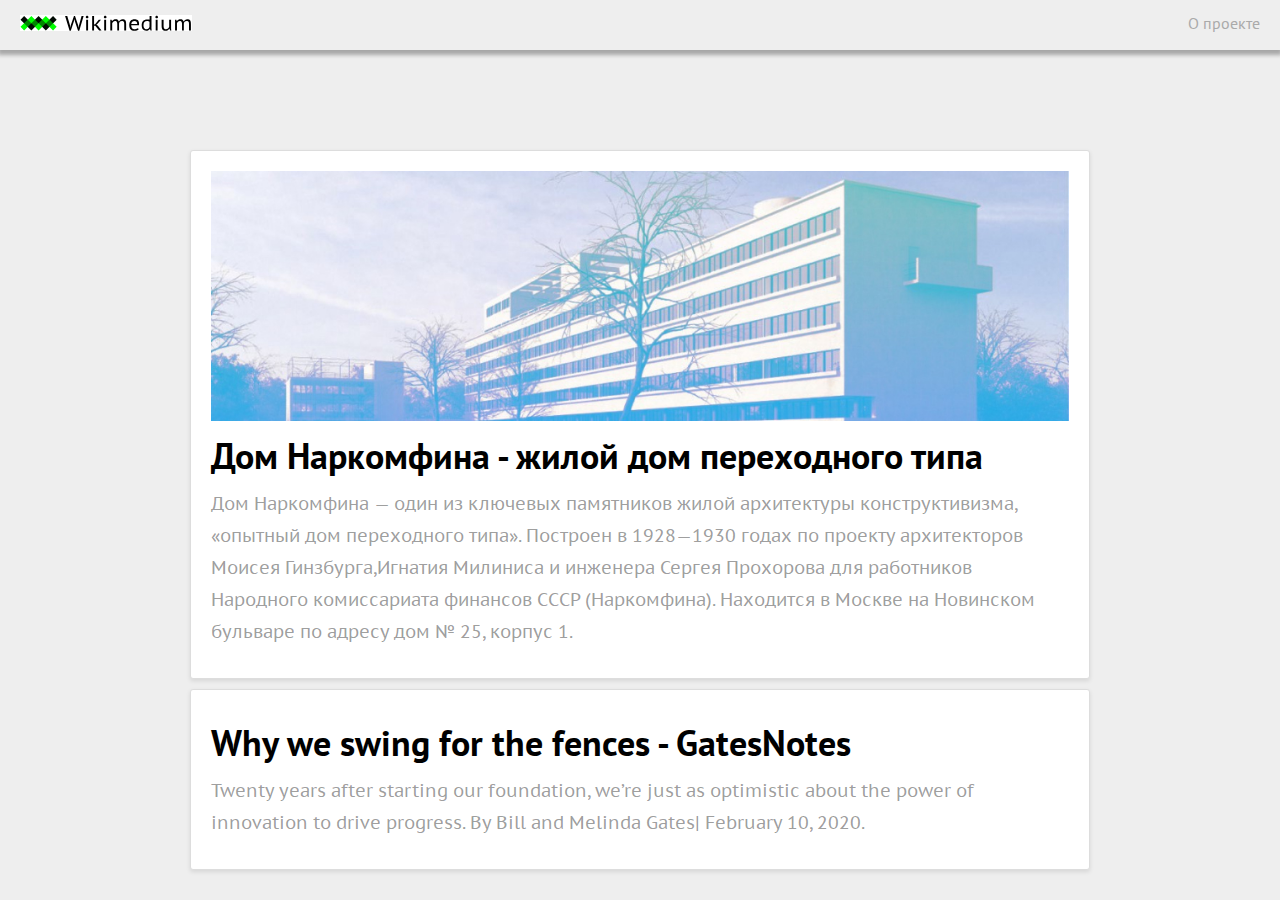
==== commit 20b67108: "Update index.html" ====
--- a/index.html
+++ b/index.html
@@ -4,8 +4,11 @@
     <meta charset="utf-8">
     <link rel="stylesheet" href="stylesheets/style.css">
     <meta name="viewport" content="width=device-width">
-    <meta property="" content="">
-    <meta property="" content="">
+    <meta property="og:type" content="article">
+    <meta property="og:url" content="https://margueritelts.github.io/Wikimedium/">
+    <meta property="og:title" content="Wikimedium - главная страница">
+    <meta property="og:description" content="учебный проект по html/css">
+    <meta property="og:image" content="https://github.com/MargueriteLts/Wikimedium/blob/main/images/narkomfin.jpg">
     <link rel="icon" type="image/x-icon" href="images/favicon.ico" />
     <link rel="icon" type="image/png" href="images/favicon.png" />
     <title>Wikimedium</title>
@@ -27,10 +30,10 @@
       <a href="narkomfin.html"></a>
     </div>
     <div class="index_item">
-      <img src="images/narkomfin.jpg" alt="">
-      <h1>Дом Наркомфина - жилой дом переходного типа</h1>
-      <p>Дом Наркомфина — один из ключевых памятников жилой  архитектуры конструктивизма, «опытный дом переходного типа».  Построен в 1928—1930 годах по проекту архитекторов Моисея Гинзбурга,Игнатия Милиниса и инженера Сергея Прохорова для  работников Народного комиссариата финансов СССР (Наркомфина). Находится в Москве на Новинском бульваре по адресу дом № 25, корпус 1.</p>
-      <a href="narkomfin.html"></a>
+      <h1>Why we swing for the fences - GatesNotes</h1>
+      <p>Twenty years after starting our foundation, we’re just as optimistic about the power of innovation to drive progress.
+      By Bill and Melinda Gates| February 10, 2020.</p>
+      <a href="https://margueritelts.github.io/New-Article/"></a>
     </div>
   </body>
 </html>
--- a/stylesheets/style.css
+++ b/stylesheets/style.css
@@ -3,3 +3,5 @@
 @import 'layout.css';
 @import "sidebar.css";
 @import "content.css";
+@import "responsive.css";
+@import "index.css";
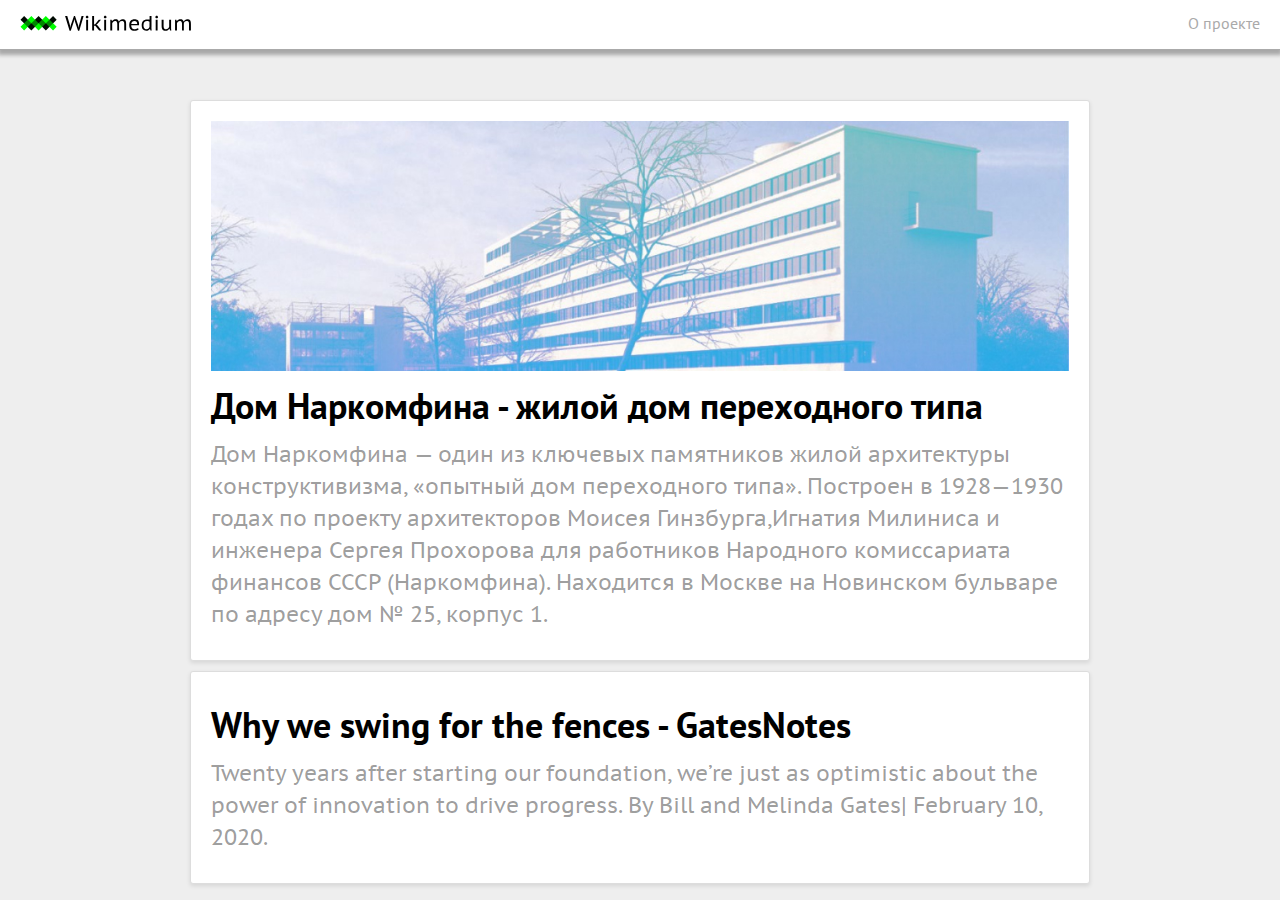
==== commit f1dd77ef: "Update index.html" ====
--- a/index.html
+++ b/index.html
@@ -1,16 +1,16 @@
 <!DOCTYPE html>
 <html lang="en" dir="ltr">
   <head>
+    <meta name="viewport" content="width=device-width">
     <meta charset="utf-8">
     <link rel="stylesheet" href="stylesheets/style.css">
-    <meta name="viewport" content="width=device-width">
-    <meta property="og:type" content="article">
-    <meta property="og:url" content="https://margueritelts.github.io/Wikimedium/">
-    <meta property="og:title" content="Wikimedium - главная страница">
-    <meta property="og:description" content="учебный проект по html/css">
-    <meta property="og:image" content="https://github.com/MargueriteLts/Wikimedium/blob/main/images/narkomfin.jpg">
     <link rel="icon" type="image/x-icon" href="images/favicon.ico" />
     <link rel="icon" type="image/png" href="images/favicon.png" />
+    <meta property="og:type" content="article">
+    <meta property="og:url" content="https://margueritelts.github.io/">
+    <meta property="og:title" content="Wikimedium - Главная страница">
+    <meta property="og:description" content="учебный проект по HTML/CSS">
+    <meta property="og:image" content="https://github.com/MargueriteLts/Wikimedium/blob/main/images/narkomfin.jpg">
     <title>Wikimedium</title>
     <style media="screen">
       body {
@@ -23,6 +23,7 @@
       <a href="index.html"><img src="images/logo.svg" alt=""></a>
       <a href="about.html">О проекте</a>
     </div>
+
     <div class="index_item">
       <img src="images/narkomfin.jpg" alt="">
       <h1>Дом Наркомфина - жилой дом переходного типа</h1>
@@ -35,5 +36,6 @@
       By Bill and Melinda Gates| February 10, 2020.</p>
       <a href="https://margueritelts.github.io/New-Article/"></a>
     </div>
+
   </body>
 </html>
